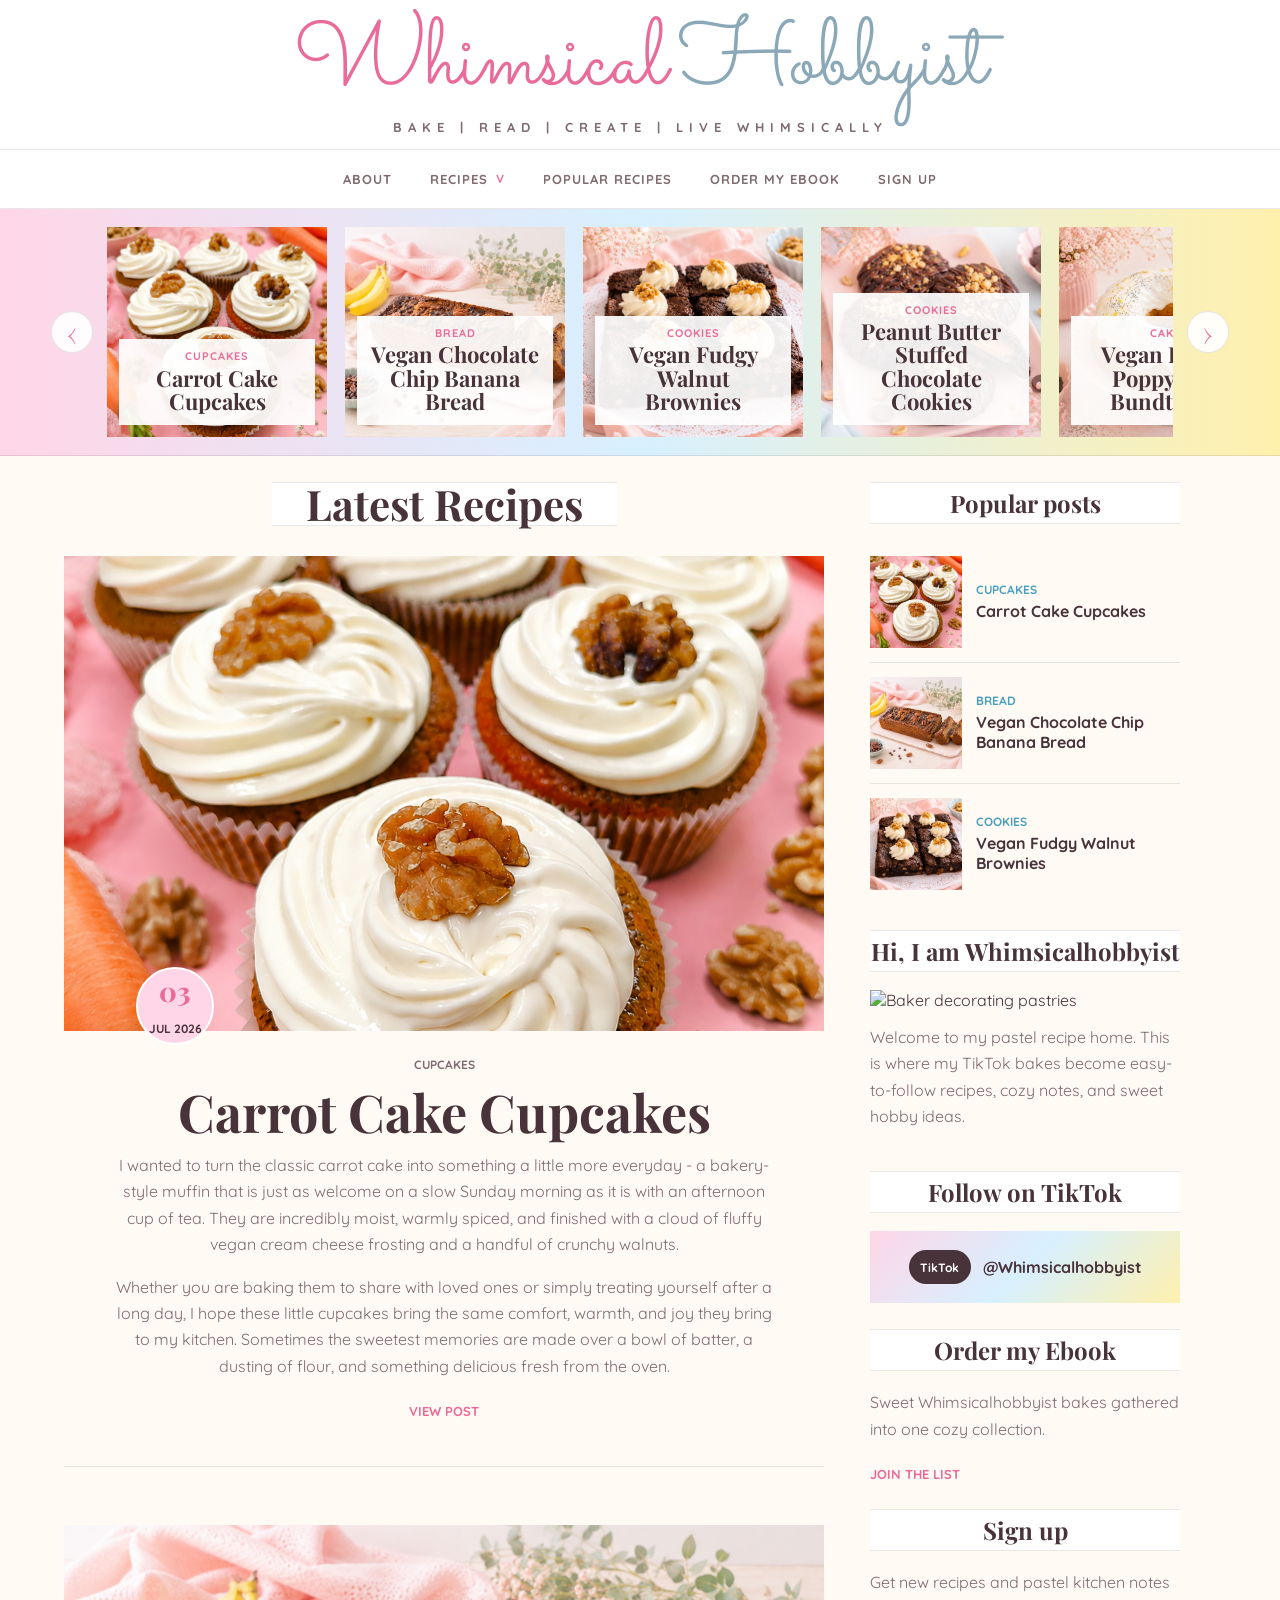
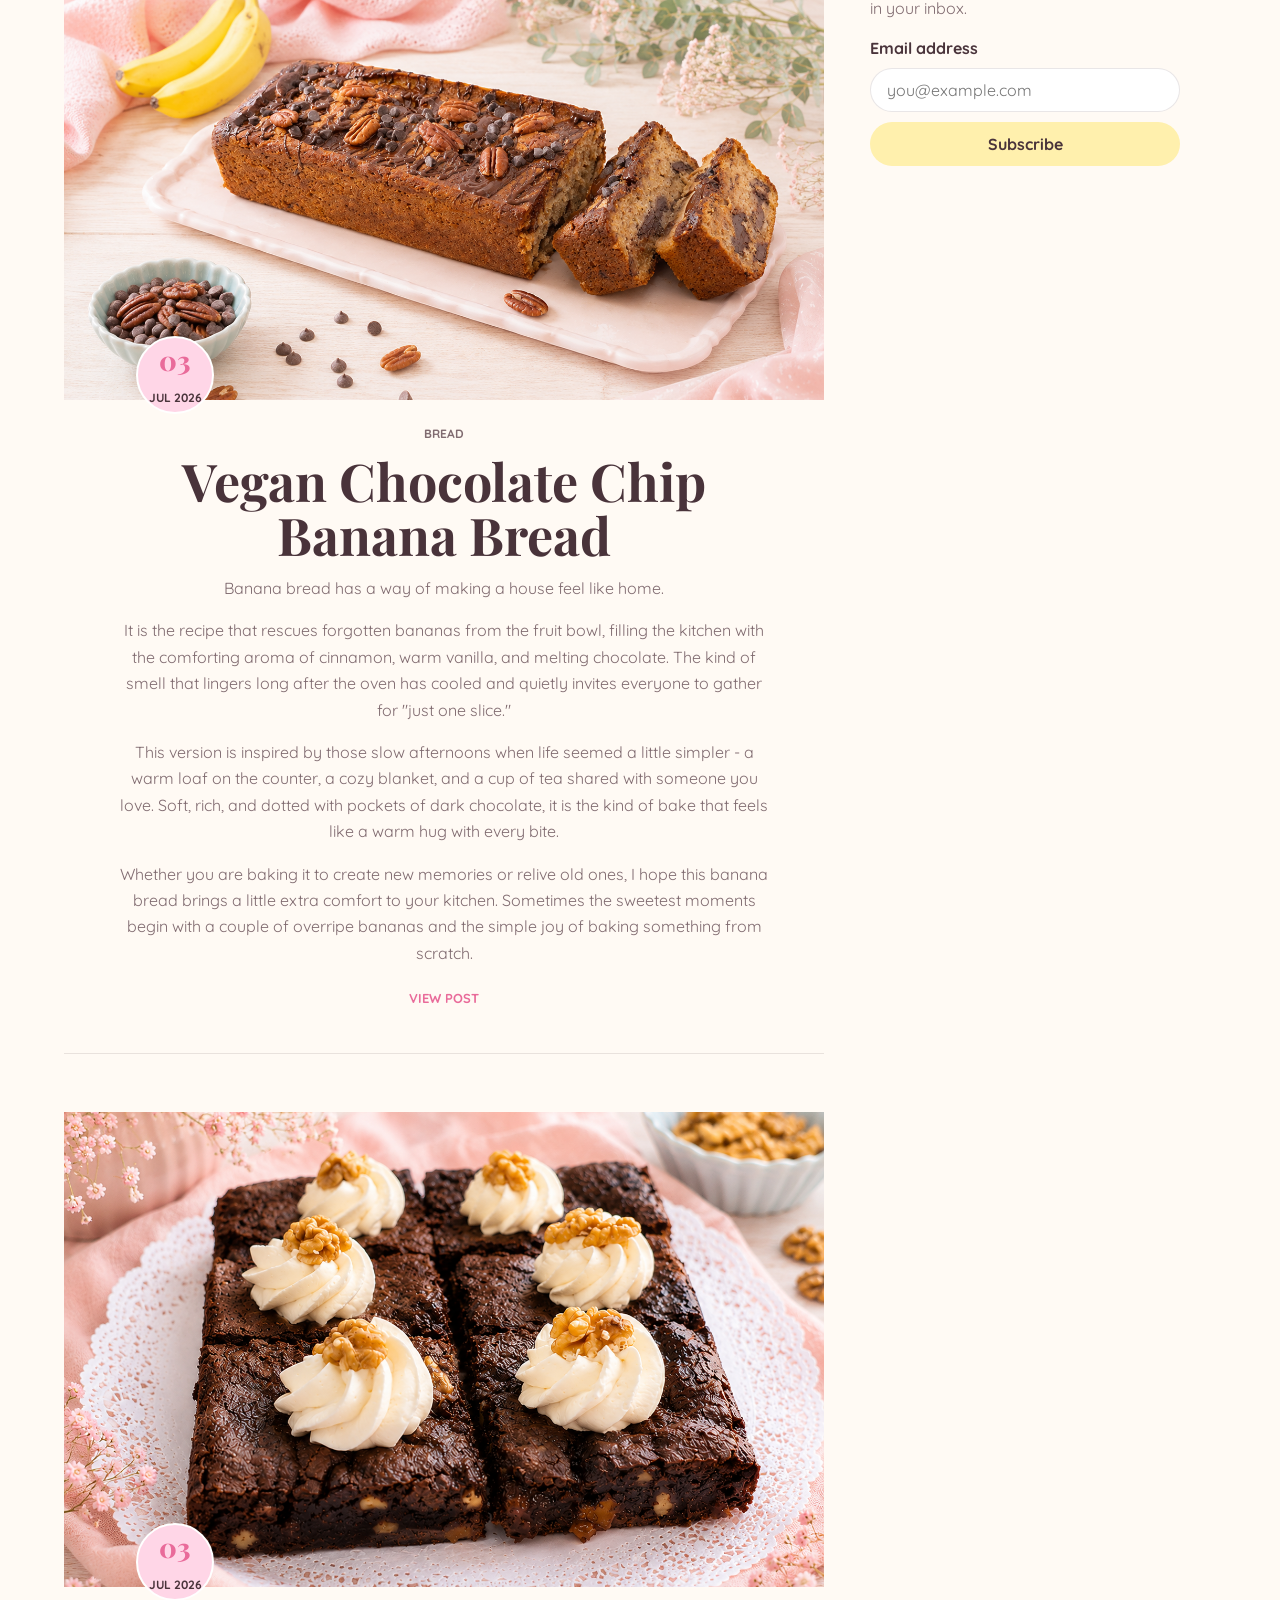
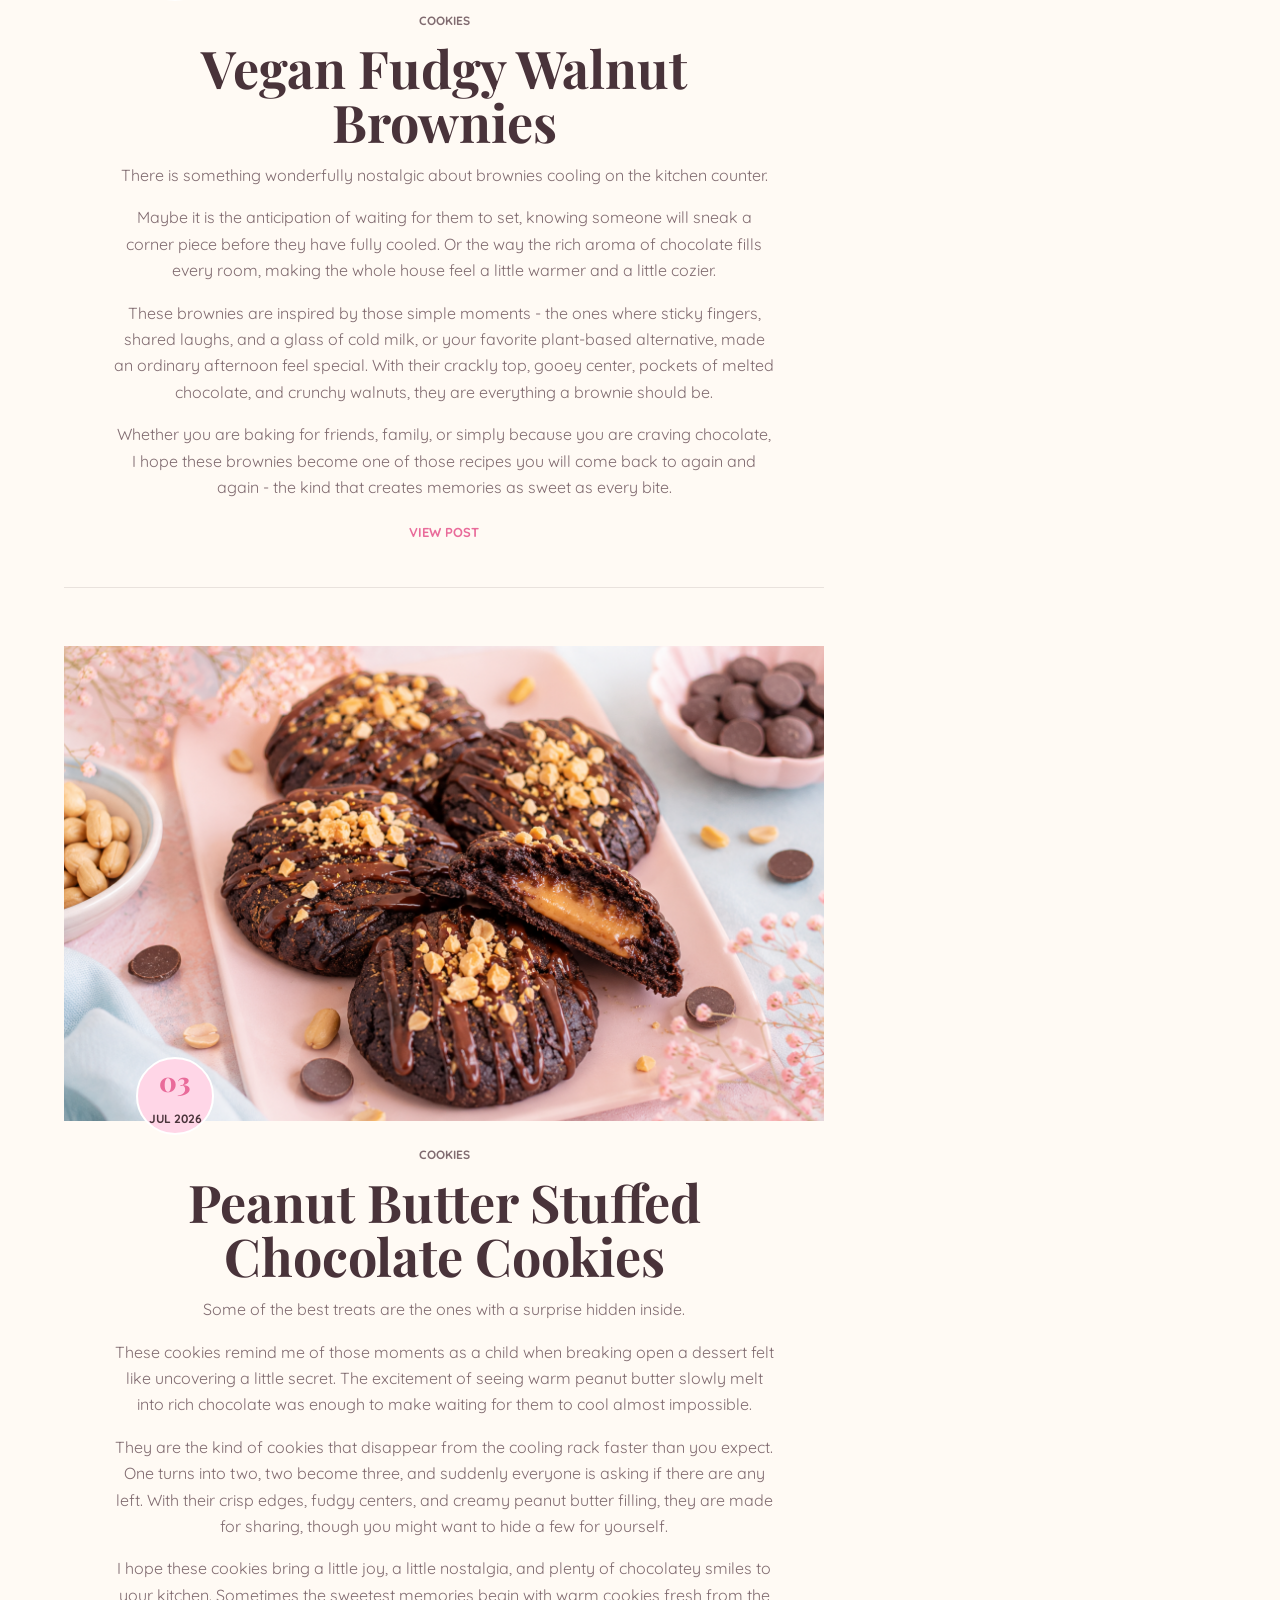
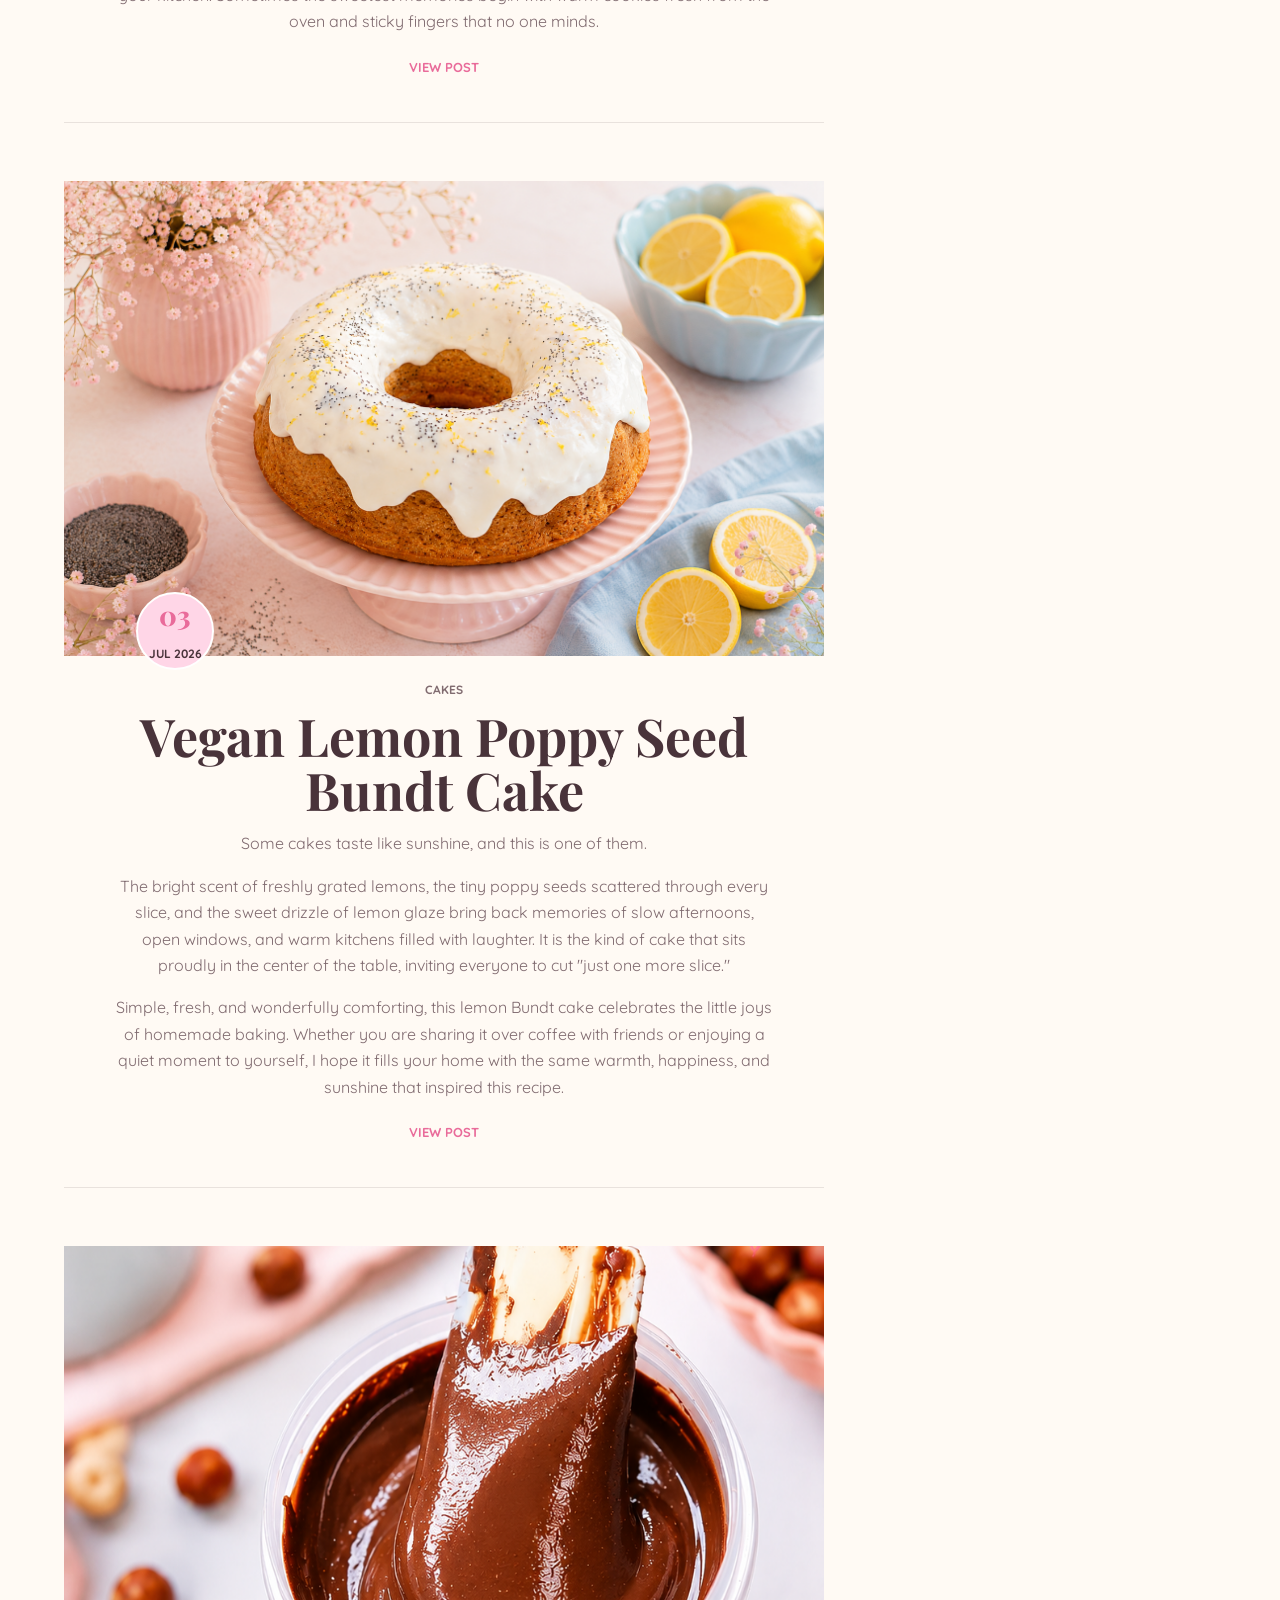
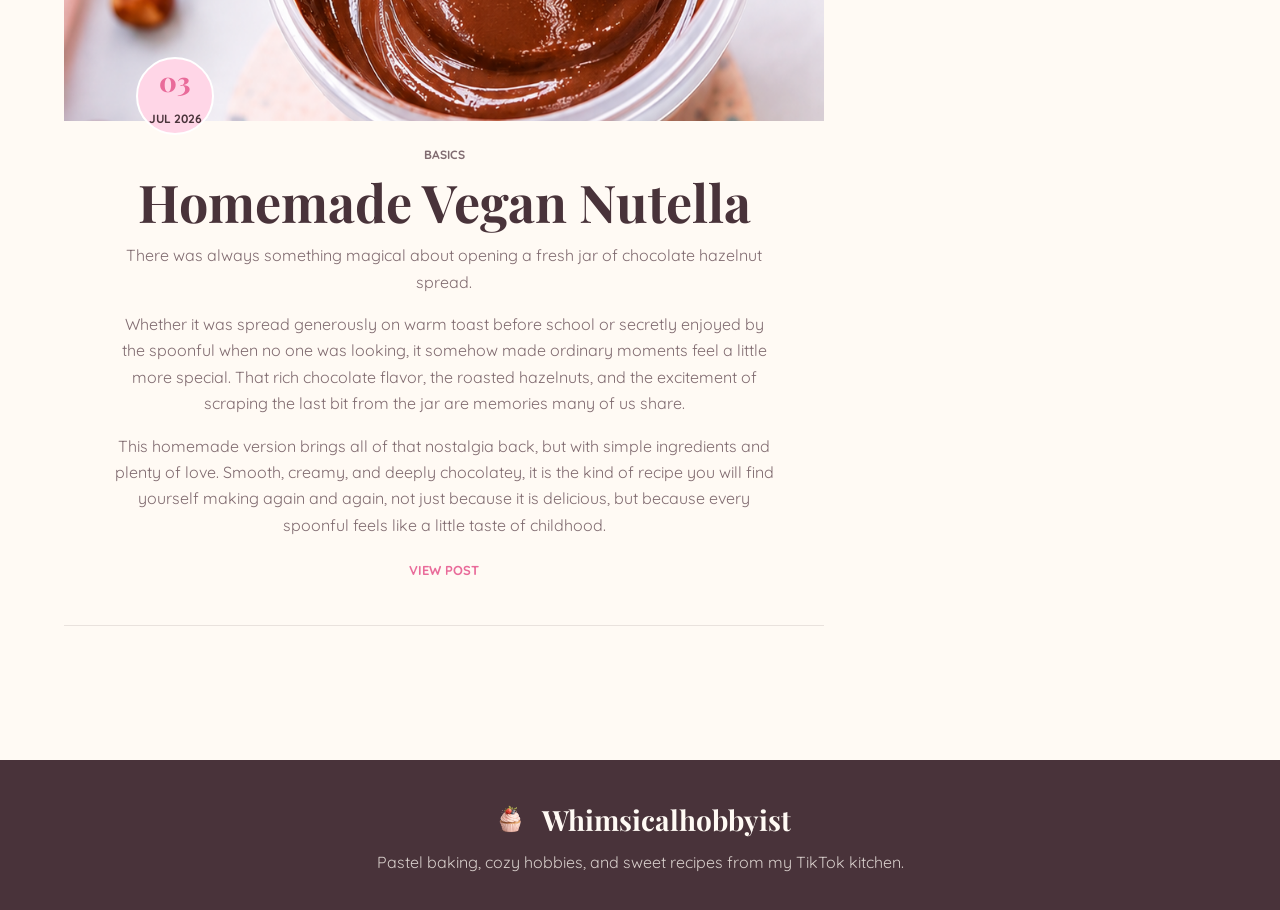
==== index.html @ 986fd56e "Update main navigation menu" ====
<!DOCTYPE html>
<html lang="en">
  <head>
    <meta charset="UTF-8" />
    <meta name="viewport" content="width=device-width, initial-scale=1.0" />
    <link rel="preconnect" href="https://fonts.googleapis.com" />
    <link rel="preconnect" href="https://fonts.gstatic.com" crossorigin />
    <link
      href="https://fonts.googleapis.com/css2?family=Playfair+Display:wght@600;700&family=Quicksand:wght@400;500;600;700&family=Sacramento&display=swap"
      rel="stylesheet"
    />
    <link rel="icon" type="image/png" href="favicon.png" />
    <link rel="stylesheet" href="styles.css" />
    <title>Whimsicalhobbyist Baking Recipes</title>
  </head>
  <body>
    <header class="site-header">
      <a href="index.html" class="brand" aria-label="Whimsicalhobbyist home">
        <span class="brand-title">
          <span>Whimsical</span>
          <span>Hobbyist</span>
        </span>
        <span class="brand-tagline">Bake | Read | Create | Live Whimsically</span>
      </a>

      <nav class="main-nav" aria-label="Main navigation">
        <a href="#about">About</a>
        <div class="nav-dropdown">
          <button class="nav-dropdown-button" type="button">Recipes</button>
          <div
            class="nav-dropdown-menu"
            id="category-menu"
            aria-label="Recipe categories"
          ></div>
        </div>
        <a href="#popular">Popular Recipes</a>
        <a href="#ebook">Order my Ebook</a>
        <a href="#newsletter">Sign up</a>
      </nav>
    </header>

    <main>
      <section class="recipe-carousel" aria-label="Featured recipe carousel">
        <button
          class="carousel-button carousel-button-prev"
          type="button"
          aria-label="Previous recipes"
          id="carousel-prev"
        >
          &lsaquo;
        </button>
        <div class="carousel-track" id="recipe-carousel"></div>
        <button
          class="carousel-button carousel-button-next"
          type="button"
          aria-label="Next recipes"
          id="carousel-next"
        >
          &rsaquo;
        </button>
      </section>

      <section class="page-shell">
        <section class="post-feed" id="recipes" aria-label="Latest recipes">
          <div class="section-heading">
            <h1>Latest Recipes</h1>
          </div>

          <div id="recipe-list"></div>
        </section>

        <aside class="sidebar" aria-label="Blog sidebar">
          <section class="sidebar-panel" id="popular">
            <h2>Popular posts</h2>
            <div id="popular-posts"></div>
          </section>

          <section class="sidebar-panel about-panel" id="about">
            <h2>Hi, I am Whimsicalhobbyist</h2>
            <img
              src="https://images.unsplash.com/photo-1556909114-f6e7ad7d3136?auto=format&fit=crop&w=600&q=80"
              alt="Baker decorating pastries"
            />
            <p>
              Welcome to my pastel recipe home. This is where my TikTok bakes
              become easy-to-follow recipes, cozy notes, and sweet hobby ideas.
            </p>
          </section>

          <section class="sidebar-panel tiktok-panel">
            <h2>Follow on TikTok</h2>
            <a
              class="tiktok-card"
              href="https://www.tiktok.com/@whimsicalhobbyist"
              target="_blank"
              rel="noreferrer"
            >
              <span>TikTok</span>
              @Whimsicalhobbyist
            </a>
          </section>

          <section class="sidebar-panel ebook-panel" id="ebook">
            <h2>Order my Ebook</h2>
            <p>Sweet Whimsicalhobbyist bakes gathered into one cozy collection.</p>
            <a class="read-more" href="#newsletter">Join the list</a>
          </section>

          <section class="sidebar-panel newsletter-panel" id="newsletter">
            <h2>Sign up</h2>
            <p>Get new recipes and pastel kitchen notes in your inbox.</p>
            <form class="newsletter-form" id="newsletter-form">
              <label for="email">Email address</label>
              <input
                type="email"
                id="email"
                placeholder="you@example.com"
                required
              />
              <button type="submit">Subscribe</button>
              <p class="form-message" id="form-message" aria-live="polite"></p>
            </form>
          </section>
        </aside>
      </section>
    </main>

    <footer>
      <div class="footer-brand">
        <img
          src="favicon.png"
          alt=""
          class="footer-favicon"
          aria-hidden="true"
        />
        <span>Whimsicalhobbyist</span>
      </div>
      <p>Pastel baking, cozy hobbies, and sweet recipes from my TikTok kitchen.</p>
    </footer>

    <script src="recipes.js"></script>
    <script src="index.js"></script>
  </body>
</html>
---- styles.css ----
:root {
  --pink: #ffd6e7;
  --pink-strong: #e96b9a;
  --blue: #d7f0ff;
  --blue-strong: #4b9fbd;
  --yellow: #fff0ad;
  --yellow-strong: #c89b22;
  --cream: #fffaf4;
  --ink: #49333a;
  --muted: #806b70;
  --white: #ffffff;
  --line: rgba(73, 51, 58, 0.12);
  --shadow: 0 18px 36px rgba(73, 51, 58, 0.11);
}

* {
  box-sizing: border-box;
}

html {
  scroll-behavior: smooth;
}

body {
  margin: 0;
  background: var(--cream);
  color: var(--ink);
  font-family: "Quicksand", sans-serif;
}

img {
  max-width: 100%;
}

a {
  color: inherit;
  text-decoration: none;
}

.site-header {
  background: var(--white);
  border-bottom: 1px solid var(--line);
}

.mini-search {
  display: flex;
  align-items: center;
  gap: 10px;
}

.mini-search label {
  font-weight: 800;
}

.mini-search input {
  width: 160px;
  min-height: 34px;
  border: 1px solid var(--line);
  border-radius: 999px;
  background: var(--white);
  color: var(--ink);
  font: inherit;
  padding: 0 14px;
}

.brand {
  display: grid;
  justify-items: center;
  width: min(760px, 92vw);
  margin: 0 auto;
  padding: 24px 0 14px;
  text-align: center;
}

.brand-title {
  display: flex;
  flex-wrap: wrap;
  justify-content: center;
  gap: 12px;
  color: var(--pink-strong);
  font-family: "Sacramento", cursive;
  font-size: clamp(58px, 8vw, 94px);
  line-height: 0.88;
}

.brand-title span:last-child {
  color: #8aa8b7;
}

.brand-tagline {
  margin-top: 12px;
  color: var(--muted);
  font-size: 13px;
  font-weight: 800;
  letter-spacing: 6px;
  text-transform: uppercase;
}

.brand-mark {
  display: grid;
  width: 58px;
  height: 58px;
  flex: 0 0 auto;
  place-items: center;
  border: 2px solid var(--yellow);
  border-radius: 50%;
  background: var(--pink);
  color: var(--pink-strong);
  font-family: "Playfair Display", serif;
  font-size: 32px;
}

.main-nav {
  display: flex;
  justify-content: center;
  align-items: center;
  gap: 6px;
  padding: 10px 6vw;
  border-top: 1px solid var(--line);
  margin-top: 0;
}

.main-nav a,
.nav-dropdown-button {
  min-height: 38px;
  display: inline-flex;
  align-items: center;
  justify-content: center;
  border: 0;
  border-radius: 999px;
  background: transparent;
  color: var(--muted);
  cursor: pointer;
  font: inherit;
  font-size: 13px;
  font-weight: 800;
  letter-spacing: 1px;
  padding: 0 16px;
  text-transform: uppercase;
}

.main-nav a:hover,
.nav-dropdown:hover .nav-dropdown-button,
.nav-dropdown-button:focus {
  background: var(--blue);
  color: var(--ink);
}

.nav-dropdown {
  position: relative;
}

.nav-dropdown-button::after {
  content: "v";
  margin-left: 8px;
  color: var(--pink-strong);
  font-size: 12px;
}

.nav-dropdown-menu {
  position: absolute;
  left: 50%;
  top: 100%;
  z-index: 20;
  display: grid;
  min-width: 190px;
  padding: 10px;
  border: 1px solid var(--line);
  border-radius: 8px;
  background: rgba(255, 255, 255, 0.96);
  box-shadow: var(--shadow);
  opacity: 0;
  pointer-events: none;
  transform: translate(-50%, 0);
  transition: opacity 160ms ease, transform 160ms ease;
}

.nav-dropdown:hover .nav-dropdown-menu,
.nav-dropdown:focus-within .nav-dropdown-menu,
.nav-dropdown.open .nav-dropdown-menu {
  opacity: 1;
  pointer-events: auto;
  transform: translate(-50%, 0);
}

.nav-dropdown-menu button {
  min-height: 38px;
  border: 0;
  border-radius: 999px;
  background: transparent;
  color: var(--muted);
  cursor: pointer;
  font: inherit;
  font-weight: 800;
  text-align: left;
  padding: 0 14px;
}

.nav-dropdown-menu a {
  min-height: 38px;
  display: flex;
  align-items: center;
  border-radius: 999px;
  color: var(--muted);
  font-weight: 800;
  padding: 0 14px;
}

.nav-dropdown-menu button:hover,
.nav-dropdown-menu button.active,
.nav-dropdown-menu a:hover {
  background: var(--yellow);
  color: var(--ink);
}

.recipe-carousel {
  position: relative;
  display: grid;
  grid-template-columns: auto minmax(0, 1fr) auto;
  gap: 14px;
  align-items: center;
  padding: 18px 4vw;
  border-bottom: 1px solid var(--line);
  background: linear-gradient(90deg, var(--pink), var(--blue), var(--yellow));
}

.carousel-track {
  display: grid;
  grid-auto-columns: minmax(220px, 280px);
  grid-auto-flow: column;
  gap: 18px;
  overflow-x: auto;
  scroll-behavior: smooth;
  scrollbar-width: none;
}

.carousel-track::-webkit-scrollbar {
  display: none;
}

.carousel-card {
  position: relative;
  min-height: 210px;
  display: grid;
  align-items: end;
  overflow: hidden;
  background: var(--white);
}

.carousel-card img {
  position: absolute;
  inset: 0;
  width: 100%;
  height: 100%;
  object-fit: cover;
  transition: transform 220ms ease;
}

.carousel-card:hover img {
  transform: scale(1.04);
}

.carousel-card span {
  position: relative;
  display: grid;
  gap: 4px;
  margin: 12px;
  background: rgba(255, 255, 255, 0.92);
  color: var(--ink);
  font-family: "Playfair Display", serif;
  font-size: 22px;
  font-weight: 700;
  line-height: 1.05;
  padding: 12px;
  text-align: center;
}

.carousel-card small {
  color: var(--pink-strong);
  font-family: "Quicksand", sans-serif;
  font-size: 11px;
  font-weight: 800;
  letter-spacing: 1px;
  text-transform: uppercase;
}

.carousel-button {
  width: 42px;
  height: 42px;
  border: 1px solid var(--line);
  border-radius: 50%;
  background: rgba(255, 255, 255, 0.9);
  color: var(--pink-strong);
  cursor: pointer;
  font: inherit;
  font-family: "Playfair Display", serif;
  font-size: 30px;
  line-height: 1;
}

.carousel-button:hover {
  background: var(--white);
  color: var(--ink);
}

.eyebrow {
  margin: 0;
  color: var(--pink-strong);
  font-size: 12px;
  font-weight: 800;
  letter-spacing: 0;
  text-transform: uppercase;
}

h1,
h2,
h3,
p {
  margin-top: 0;
}

h1,
h2,
h3 {
  font-family: "Playfair Display", serif;
}

.section-heading p,
.blog-post p,
.sidebar-panel p {
  color: var(--muted);
  line-height: 1.65;
}

.read-more {
  color: var(--blue-strong);
  font-weight: 800;
  text-transform: uppercase;
  font-size: 13px;
}

.page-shell {
  display: grid;
  grid-template-columns: minmax(0, 760px) 310px;
  gap: 46px;
  align-items: start;
  width: min(1160px, 90vw);
  margin: 26px auto 76px;
}

.section-heading {
  margin-bottom: 30px;
  text-align: center;
}

.section-heading h1 {
  display: inline-flex;
  align-items: center;
  justify-content: center;
  min-height: 44px;
  margin: 0 auto;
  border-top: 1px solid var(--line);
  border-bottom: 1px solid var(--line);
  background: var(--white);
  font-size: clamp(30px, 4vw, 42px);
  line-height: 1;
  padding: 0 34px;
}

.blog-post {
  position: relative;
  display: block;
  margin-bottom: 58px;
  padding-bottom: 46px;
  border-bottom: 1px solid var(--line);
  text-align: center;
}

.blog-post.hidden {
  display: none;
}

.post-image img {
  width: 100%;
  aspect-ratio: 16 / 10;
  display: block;
  border-radius: 0;
  object-fit: cover;
}

.post-content {
  position: relative;
  max-width: 660px;
  margin: 24px auto 0;
  padding-top: 0;
}

.post-content time {
  position: absolute;
  top: -88px;
  left: 22px;
  display: grid;
  width: 78px;
  height: 78px;
  place-items: center;
  border: 2px solid var(--white);
  border-radius: 50%;
  background: var(--pink);
  color: var(--ink);
  font-size: 12px;
  font-weight: 800;
  line-height: 1.1;
  text-align: center;
  text-transform: uppercase;
}

.post-content time span {
  display: block;
  color: var(--pink-strong);
  font-family: "Playfair Display", serif;
  font-size: 27px;
}

.post-content h2 {
  margin: 10px 0 14px;
  font-size: clamp(34px, 5vw, 52px);
  line-height: 1.03;
}

.read-more {
  display: inline-flex;
  justify-content: center;
  margin-top: 8px;
  color: var(--pink-strong);
}

.sidebar {
  display: flex;
  flex-direction: column;
  gap: 26px;
}

.sidebar-panel {
  padding: 0;
  border: 0;
  border-radius: 0;
  background: transparent;
  box-shadow: none;
}

.sidebar-panel h2 {
  display: grid;
  min-height: 42px;
  place-items: center;
  margin-bottom: 18px;
  border-top: 1px solid var(--line);
  border-bottom: 1px solid var(--line);
  background: var(--white);
  font-size: 24px;
  text-align: center;
}

.mini-post {
  display: grid;
  grid-template-columns: 92px 1fr;
  gap: 14px;
  align-items: center;
  padding: 14px 0;
  border-top: 1px solid var(--line);
  font-weight: 800;
}

.mini-post:first-of-type {
  border-top: 0;
}

.mini-post img {
  width: 92px;
  aspect-ratio: 1;
  border-radius: 0;
  object-fit: cover;
}

.mini-post small {
  display: block;
  margin-bottom: 4px;
  color: var(--blue-strong);
  font-size: 12px;
  text-transform: uppercase;
}

.about-panel img {
  width: 100%;
  aspect-ratio: 4 / 5;
  border-radius: 0;
  object-fit: cover;
  margin-bottom: 14px;
}

.tiktok-card {
  display: flex;
  align-items: center;
  justify-content: center;
  gap: 12px;
  min-height: 72px;
  border-radius: 0;
  background: linear-gradient(135deg, var(--pink), var(--blue), var(--yellow));
  color: var(--ink);
  font-weight: 800;
}

.tiktok-card span {
  display: grid;
  min-width: 62px;
  min-height: 34px;
  place-items: center;
  border-radius: 999px;
  background: var(--ink);
  color: var(--white);
  font-size: 12px;
}

.newsletter-form {
  display: grid;
  gap: 10px;
}

.newsletter-form label {
  font-weight: 800;
}

.newsletter-form input {
  width: 100%;
  min-height: 44px;
  border: 1px solid var(--line);
  border-radius: 999px;
  color: var(--ink);
  font: inherit;
  padding: 0 16px;
}

.newsletter-form input:focus,
.mini-search input:focus {
  border-color: var(--pink-strong);
  outline: 3px solid rgba(233, 107, 154, 0.2);
}

.newsletter-form button {
  min-height: 44px;
  border: 0;
  border-radius: 999px;
  background: var(--yellow);
  color: var(--ink);
  cursor: pointer;
  font: inherit;
  font-weight: 800;
}

.form-message {
  min-height: 24px;
  margin: 2px 0 0;
  color: var(--pink-strong);
  font-weight: 800;
}

.recipe-page {
  width: min(1060px, 90vw);
  margin: 46px auto 76px;
}

.recipe-detail {
  display: grid;
  gap: 28px;
}

.back-link {
  color: var(--blue-strong);
  font-weight: 800;
  text-transform: uppercase;
  font-size: 13px;
}

.recipe-detail-hero {
  display: grid;
  grid-template-columns: minmax(0, 0.9fr) minmax(320px, 1.1fr);
  gap: 32px;
  align-items: center;
  padding: 28px;
  border: 1px solid var(--line);
  border-radius: 8px;
  background: rgba(255, 255, 255, 0.74);
  box-shadow: var(--shadow);
}

.recipe-detail-hero img {
  width: 100%;
  aspect-ratio: 4 / 3;
  display: block;
  border-radius: 8px;
  object-fit: cover;
}

.recipe-detail-copy h1 {
  margin: 10px 0 14px;
  font-size: clamp(44px, 7vw, 76px);
  line-height: 0.98;
}

.recipe-detail-copy p:not(.eyebrow),
.recipe-card-panel li,
.recipe-tip p,
.recipe-post-footer {
  color: var(--muted);
  line-height: 1.7;
}

.recipe-stats {
  display: flex;
  flex-wrap: wrap;
  gap: 10px;
  margin-top: 22px;
}

.recipe-stats span {
  min-height: 38px;
  display: inline-flex;
  align-items: center;
  border-radius: 999px;
  background: var(--blue);
  color: var(--ink);
  font-weight: 800;
  padding: 0 14px;
}

.recipe-detail-body {
  display: grid;
  grid-template-columns: 0.8fr 1.2fr;
  gap: 22px;
}

.recipe-card-panel,
.recipe-tip,
.recipe-not-found {
  padding: 28px;
  border: 1px solid var(--line);
  border-radius: 8px;
  background: rgba(255, 255, 255, 0.78);
  box-shadow: var(--shadow);
}

.recipe-card-panel h2 {
  margin-bottom: 16px;
  font-size: 32px;
}

.recipe-card-panel ul,
.recipe-card-panel ol {
  margin: 0;
  padding-left: 22px;
}

.ingredient-scaler {
  display: flex;
  flex-wrap: wrap;
  align-items: center;
  gap: 8px;
  margin-bottom: 18px;
}

.ingredient-scaler span {
  color: var(--muted);
  font-weight: 800;
}

.ingredient-scaler button {
  min-height: 34px;
  border: 1px solid var(--line);
  border-radius: 999px;
  background: var(--white);
  color: var(--muted);
  cursor: pointer;
  font: inherit;
  font-weight: 800;
  padding: 0 12px;
}

.ingredient-scaler button.active,
.ingredient-scaler button:hover {
  background: var(--yellow);
  color: var(--ink);
}

.ingredient-heading {
  margin-top: 14px;
  color: var(--pink-strong);
  font-weight: 800;
  list-style: none;
}

.ingredient-heading:first-child {
  margin-top: 0;
}

.recipe-card-panel li + li {
  margin-top: 10px;
}

.recipe-tip {
  background: linear-gradient(135deg, var(--pink), var(--blue), var(--yellow));
}

.recipe-tip p:last-child {
  margin-bottom: 0;
  color: var(--ink);
  font-weight: 800;
}

.recipe-extra-sections {
  display: grid;
  grid-template-columns: 1fr;
  gap: 22px;
}

.recipe-post-footer {
  display: flex;
  justify-content: space-between;
  gap: 18px;
  padding-top: 8px;
  font-weight: 800;
}

footer {
  display: grid;
  justify-items: center;
  gap: 12px;
  padding: 38px 6vw;
  background: var(--ink);
  color: var(--cream);
  text-align: center;
}

.footer-brand {
  display: flex;
  align-items: center;
  gap: 10px;
  font-family: "Playfair Display", serif;
  font-size: 28px;
  font-weight: 700;
}

.footer-favicon {
  width: 42px;
  height: 42px;
  border-radius: 50%;
  object-fit: cover;
}

footer p {
  margin: 0;
  color: rgba(255, 250, 244, 0.78);
}

@media (max-width: 1050px) {
  .page-shell {
    grid-template-columns: 1fr;
  }

  .sidebar {
    display: grid;
    grid-template-columns: repeat(2, 1fr);
  }
}

@media (max-width: 760px) {
  .mini-search,
  .main-nav {
    align-items: stretch;
    flex-direction: column;
  }

  .main-nav {
    margin-top: 0;
  }

  .mini-search input,
  .main-nav a,
  .nav-dropdown-button {
    width: 100%;
  }

  .nav-dropdown {
    width: 100%;
  }

  .nav-dropdown-menu {
    position: static;
    display: none;
    min-width: 100%;
    margin-top: 6px;
    opacity: 1;
    pointer-events: auto;
    transform: none;
  }

  .nav-dropdown:hover .nav-dropdown-menu,
  .nav-dropdown:focus-within .nav-dropdown-menu,
  .nav-dropdown.open .nav-dropdown-menu {
    display: grid;
    transform: none;
  }

  .brand {
    width: min(92vw, 860px);
    padding: 18px 0 12px;
  }

  .brand-title {
    font-size: clamp(48px, 16vw, 68px);
  }

  .brand-tagline {
    max-width: 88vw;
    font-size: 11px;
    letter-spacing: 3px;
    line-height: 1.6;
  }

  .brand-mark {
    width: 46px;
    height: 46px;
    font-size: 26px;
  }

  .recipe-carousel {
    grid-template-columns: 1fr;
    padding: 14px 4vw;
  }

  .carousel-track {
    grid-auto-columns: minmax(230px, 82vw);
    order: 2;
  }

  .carousel-button {
    display: none;
  }

  .blog-post,
  .recipe-detail-hero,
  .recipe-detail-body,
  .recipe-extra-sections,
  .sidebar {
    grid-template-columns: 1fr;
  }

  .page-shell {
    width: min(92vw, 1180px);
    margin-top: 28px;
  }

  .post-content time {
    position: static;
    margin: -58px auto 18px;
  }

}
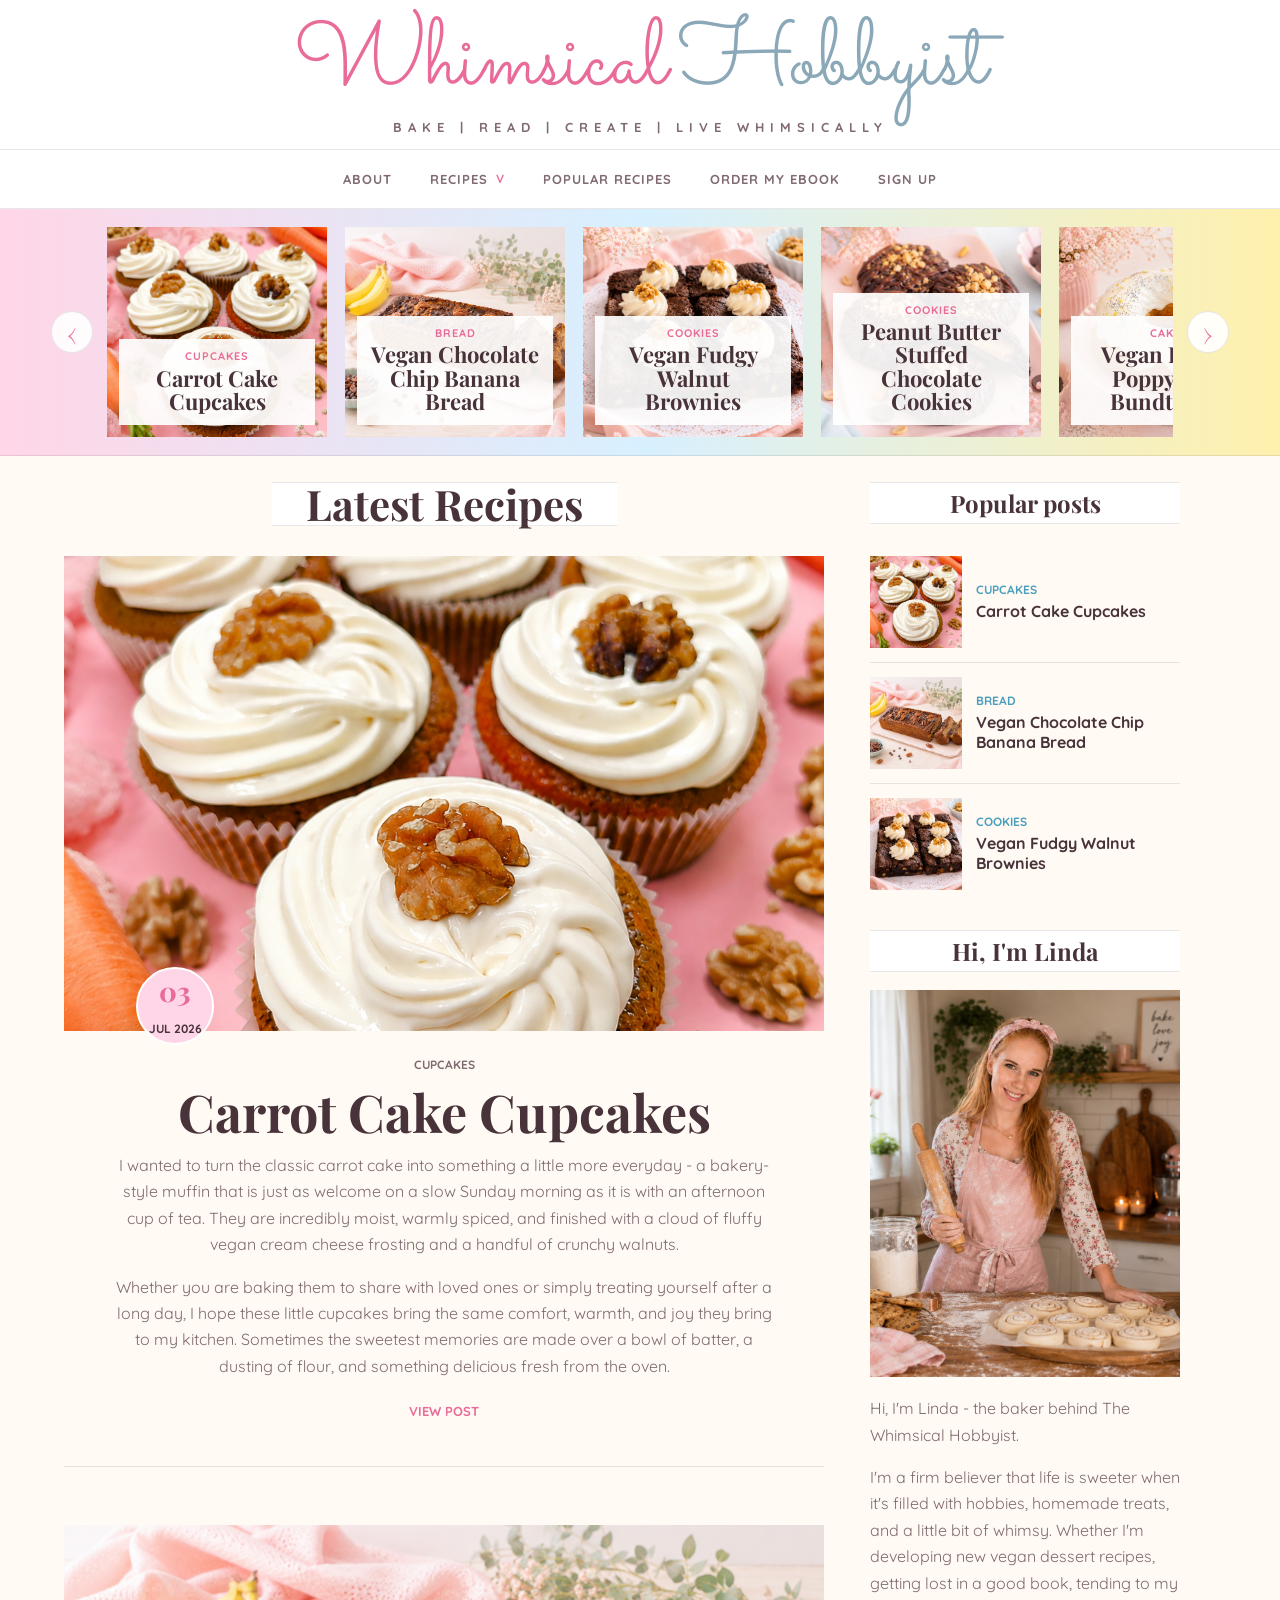
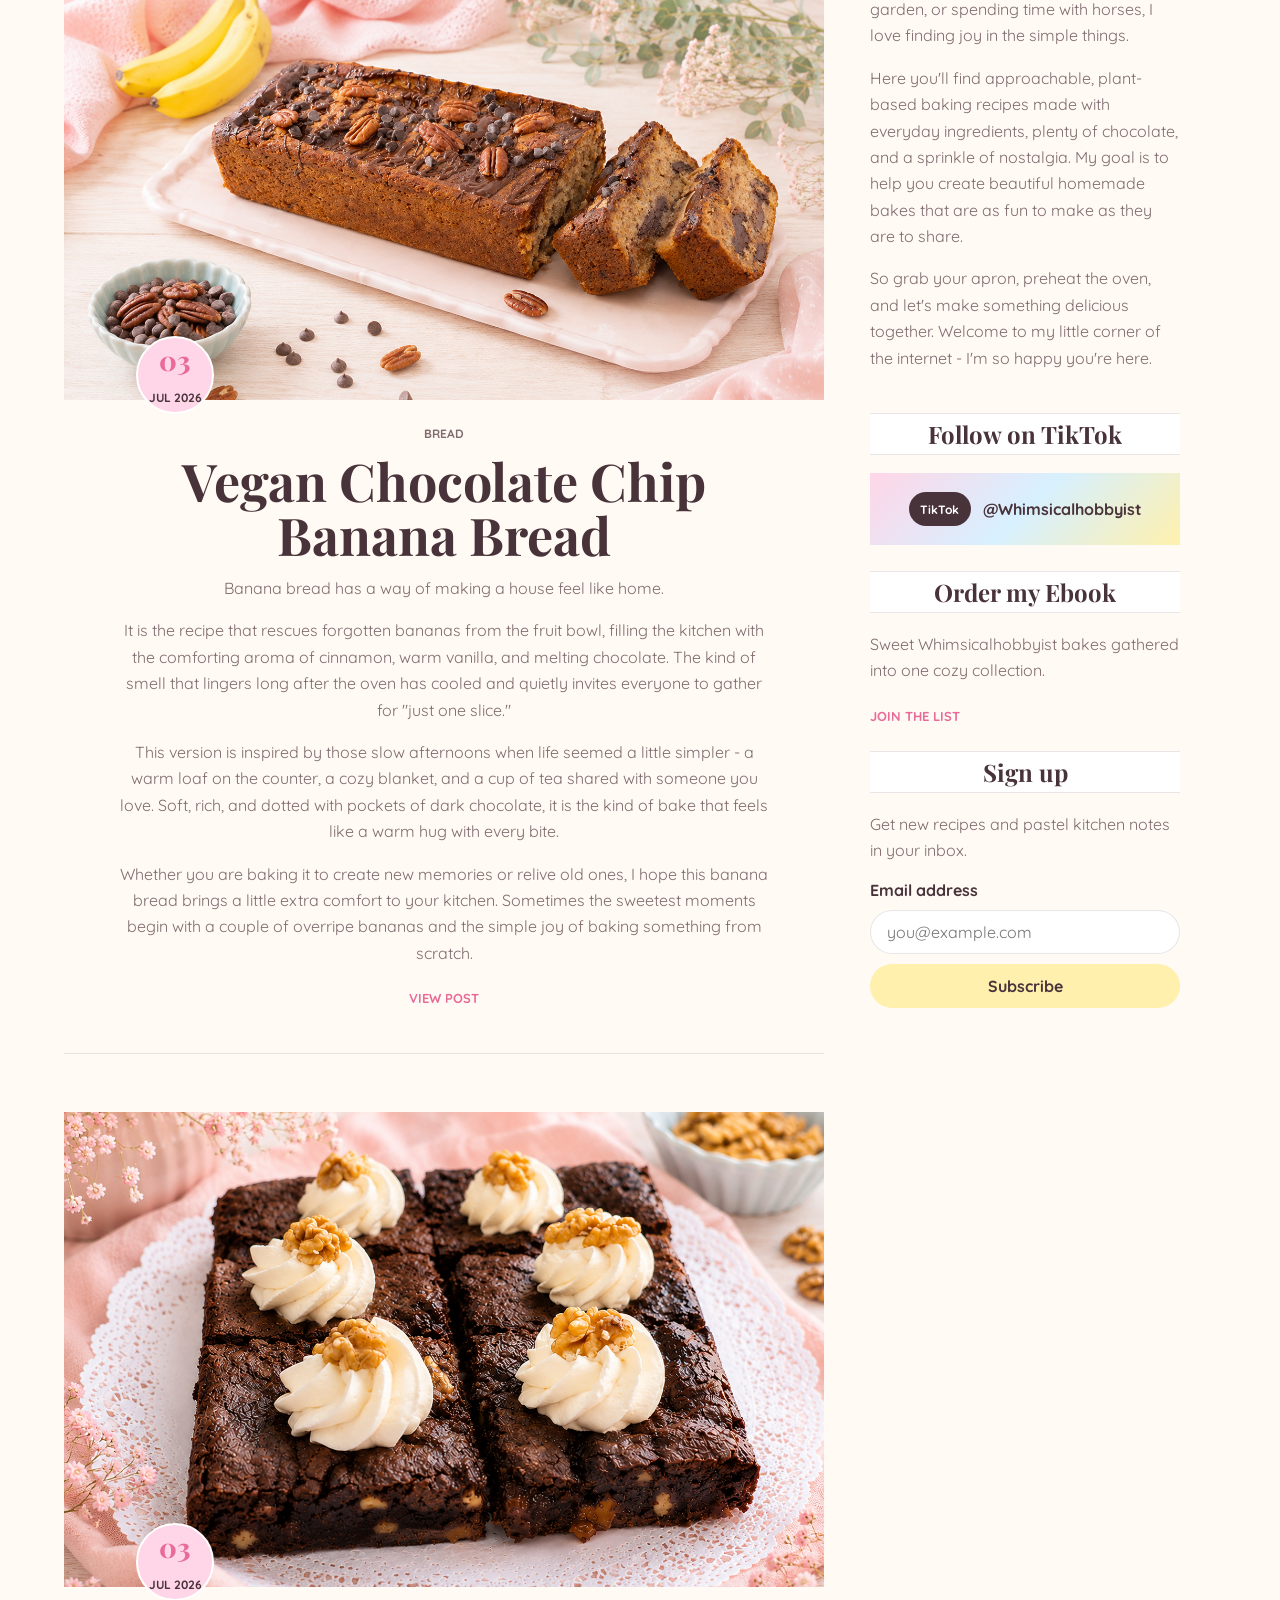
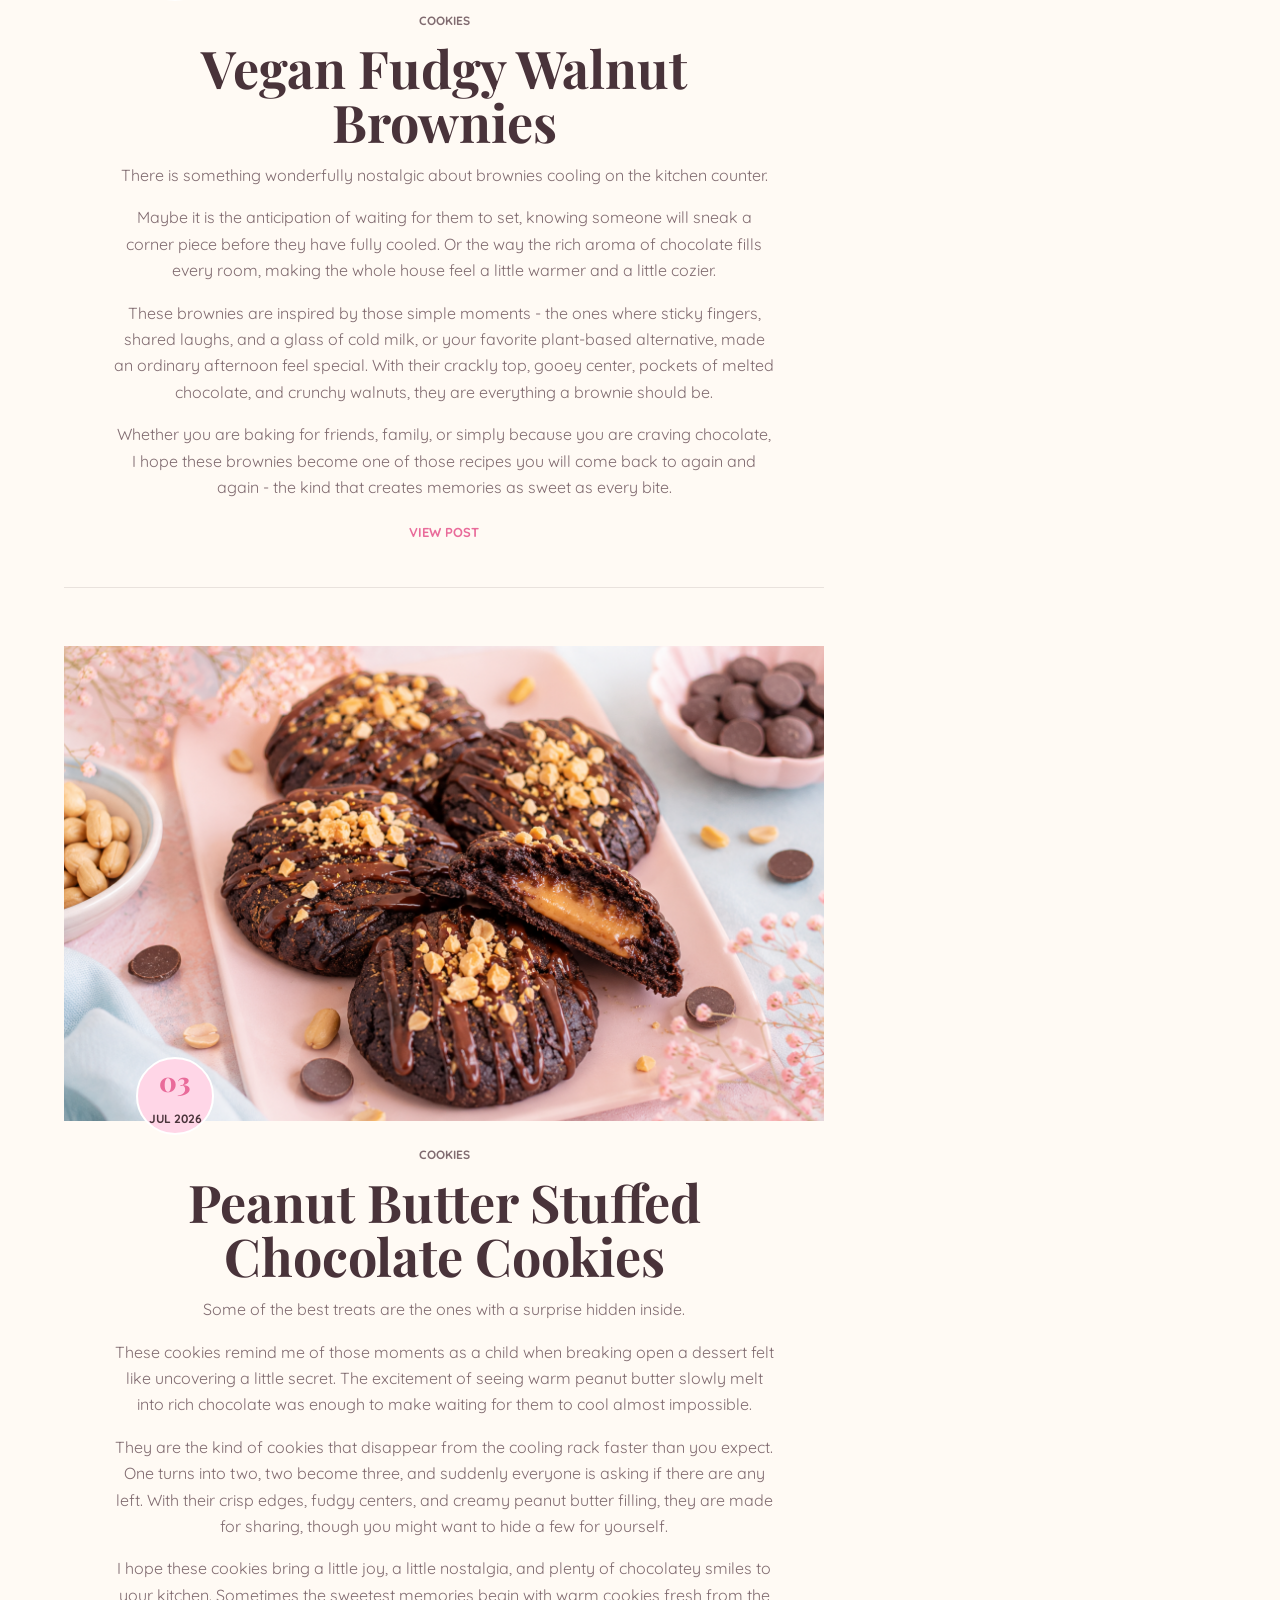
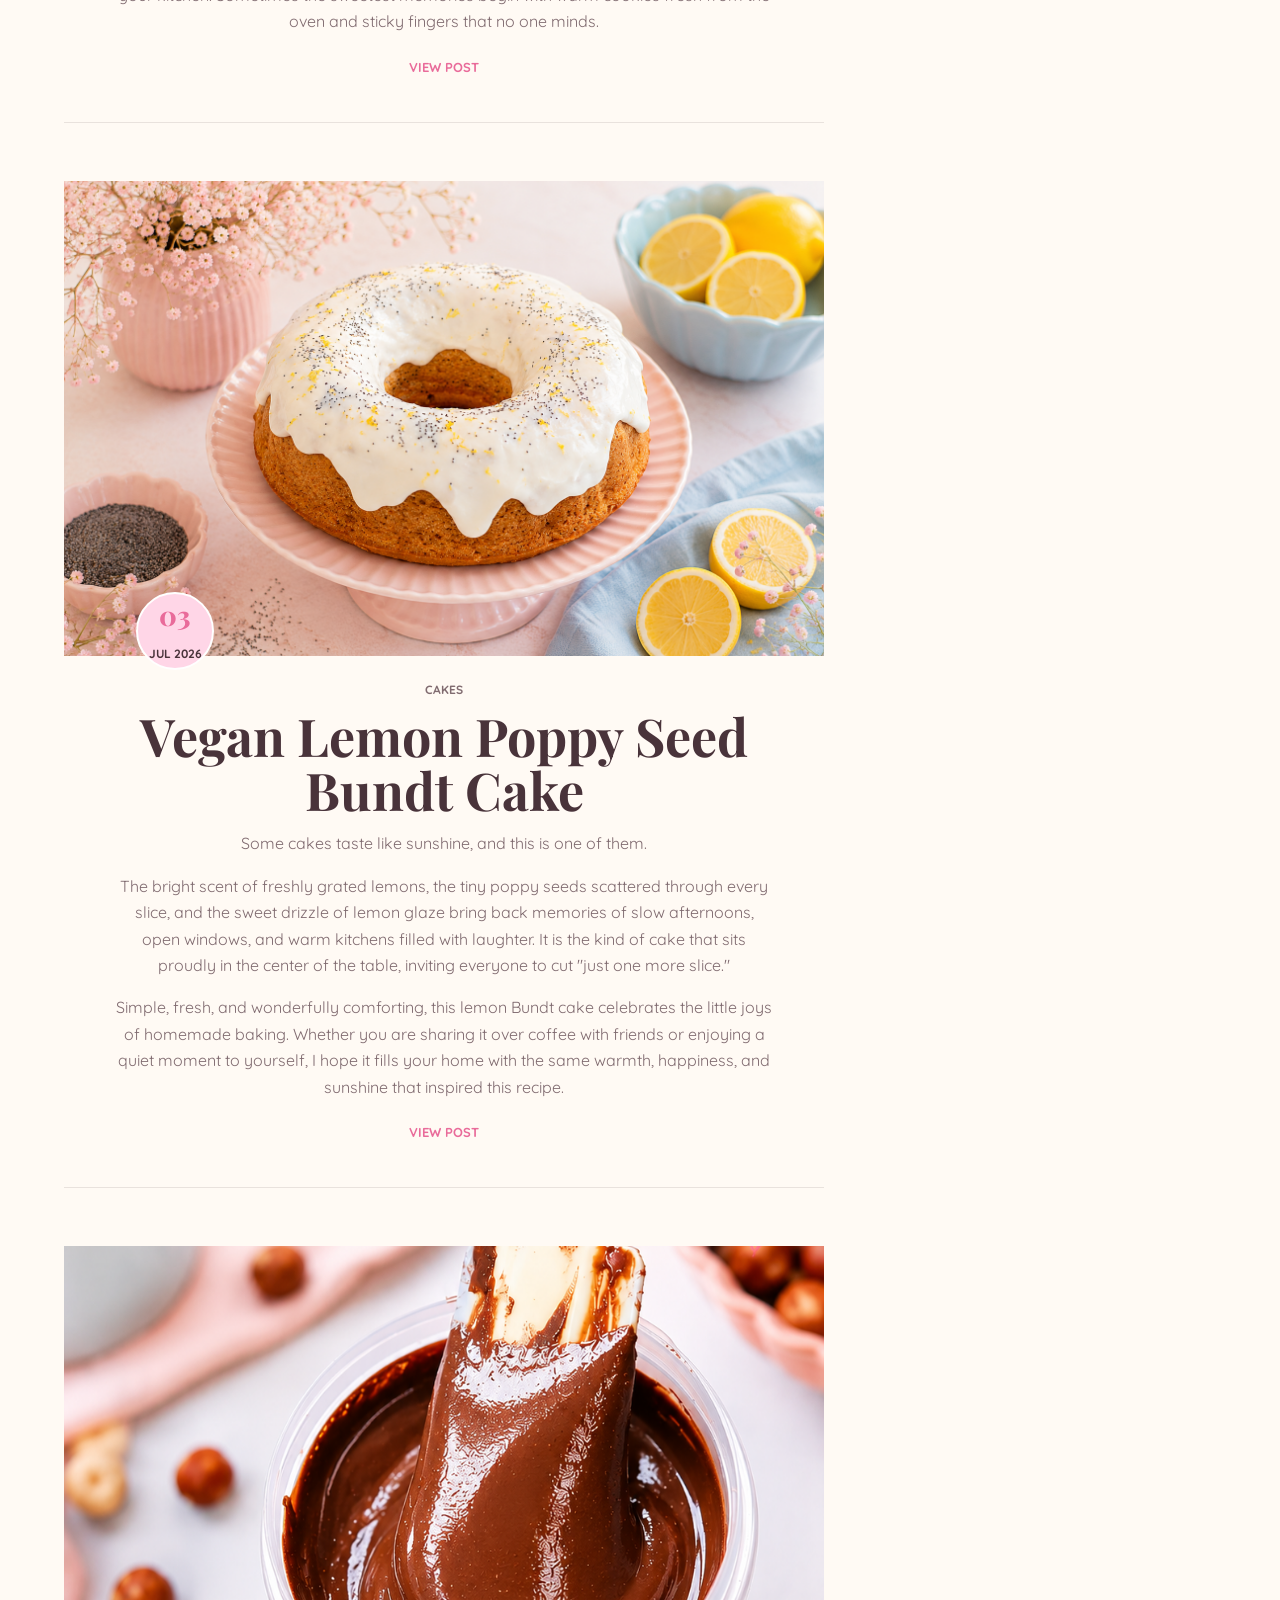
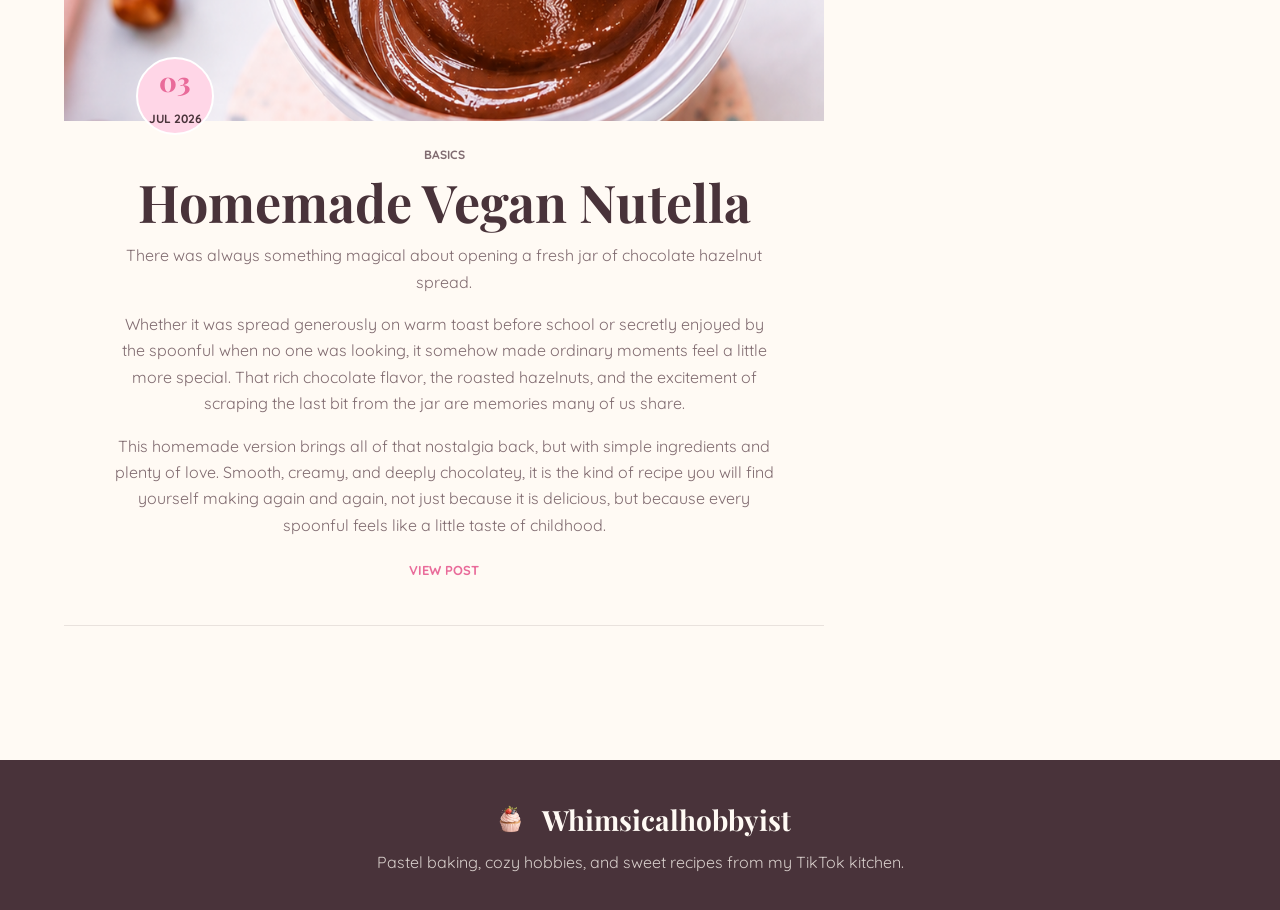
==== commit d8476ef6: "Update about section" ====
--- a/index.html
+++ b/index.html
@@ -76,14 +76,31 @@
           </section>
 
           <section class="sidebar-panel about-panel" id="about">
-            <h2>Hi, I am Whimsicalhobbyist</h2>
+            <h2>Hi, I'm Linda</h2>
             <img
-              src="https://images.unsplash.com/photo-1556909114-f6e7ad7d3136?auto=format&fit=crop&w=600&q=80"
-              alt="Baker decorating pastries"
+              src="About.png"
+              alt="Linda, the baker behind The Whimsical Hobbyist"
             />
             <p>
-              Welcome to my pastel recipe home. This is where my TikTok bakes
-              become easy-to-follow recipes, cozy notes, and sweet hobby ideas.
+              Hi, I'm Linda - the baker behind The Whimsical Hobbyist.
+            </p>
+            <p>
+              I'm a firm believer that life is sweeter when it's filled with
+              hobbies, homemade treats, and a little bit of whimsy. Whether I'm
+              developing new vegan dessert recipes, getting lost in a good book,
+              tending to my garden, or spending time with horses, I love finding
+              joy in the simple things.
+            </p>
+            <p>
+              Here you'll find approachable, plant-based baking recipes made
+              with everyday ingredients, plenty of chocolate, and a sprinkle of
+              nostalgia. My goal is to help you create beautiful homemade bakes
+              that are as fun to make as they are to share.
+            </p>
+            <p>
+              So grab your apron, preheat the oven, and let's make something
+              delicious together. Welcome to my little corner of the internet -
+              I'm so happy you're here.
             </p>
           </section>
 
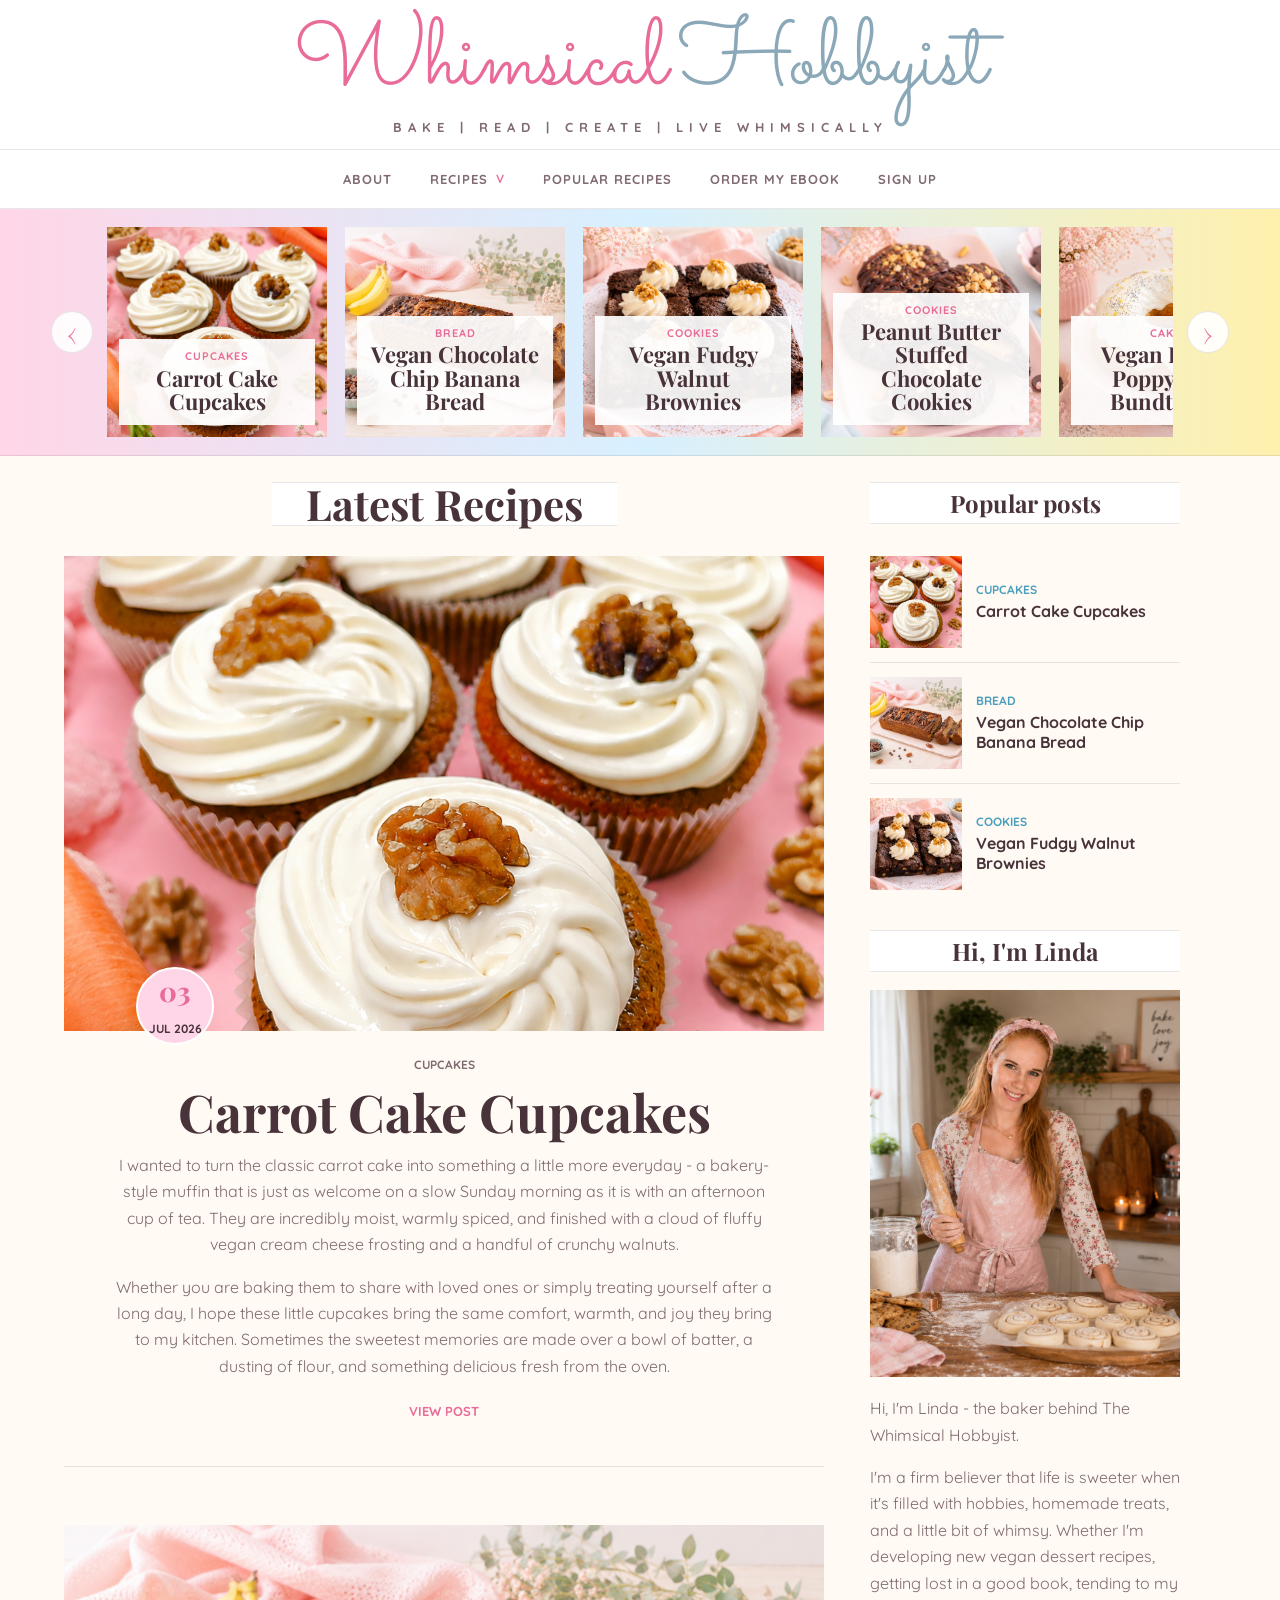
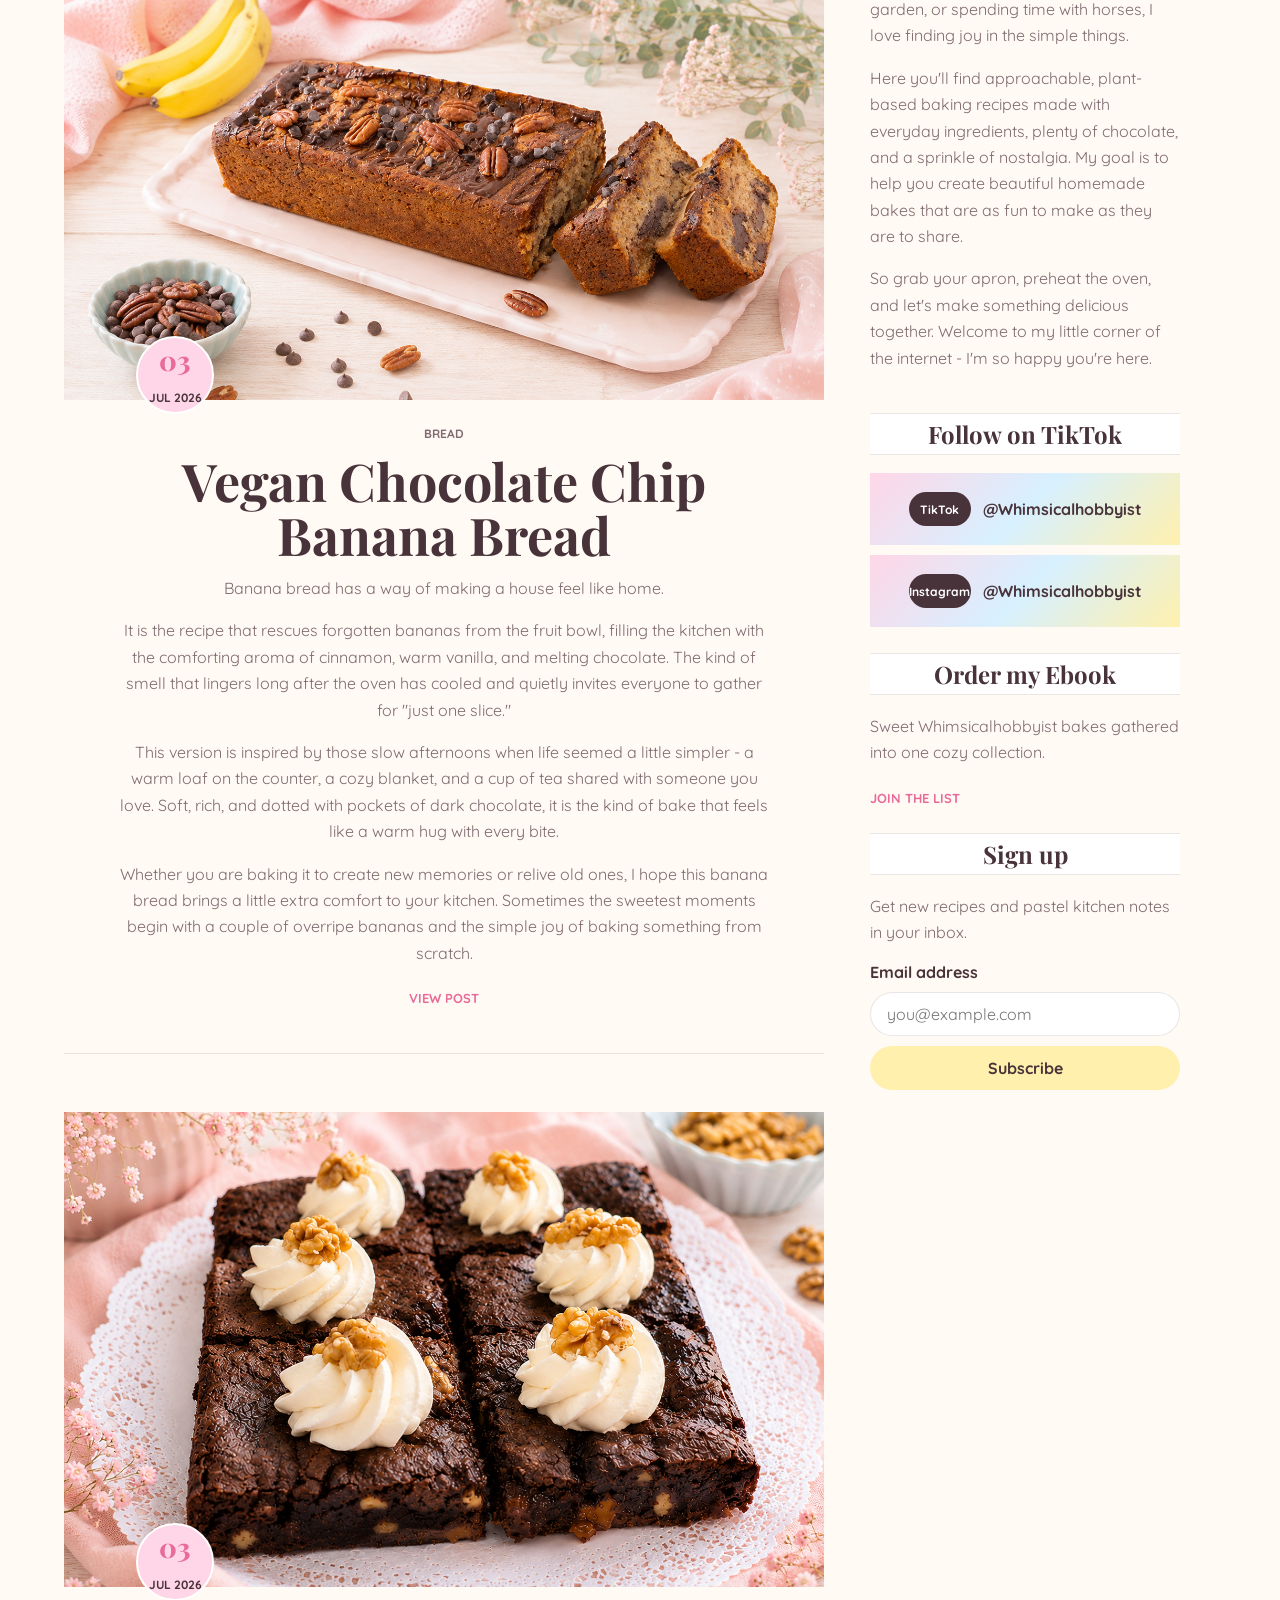
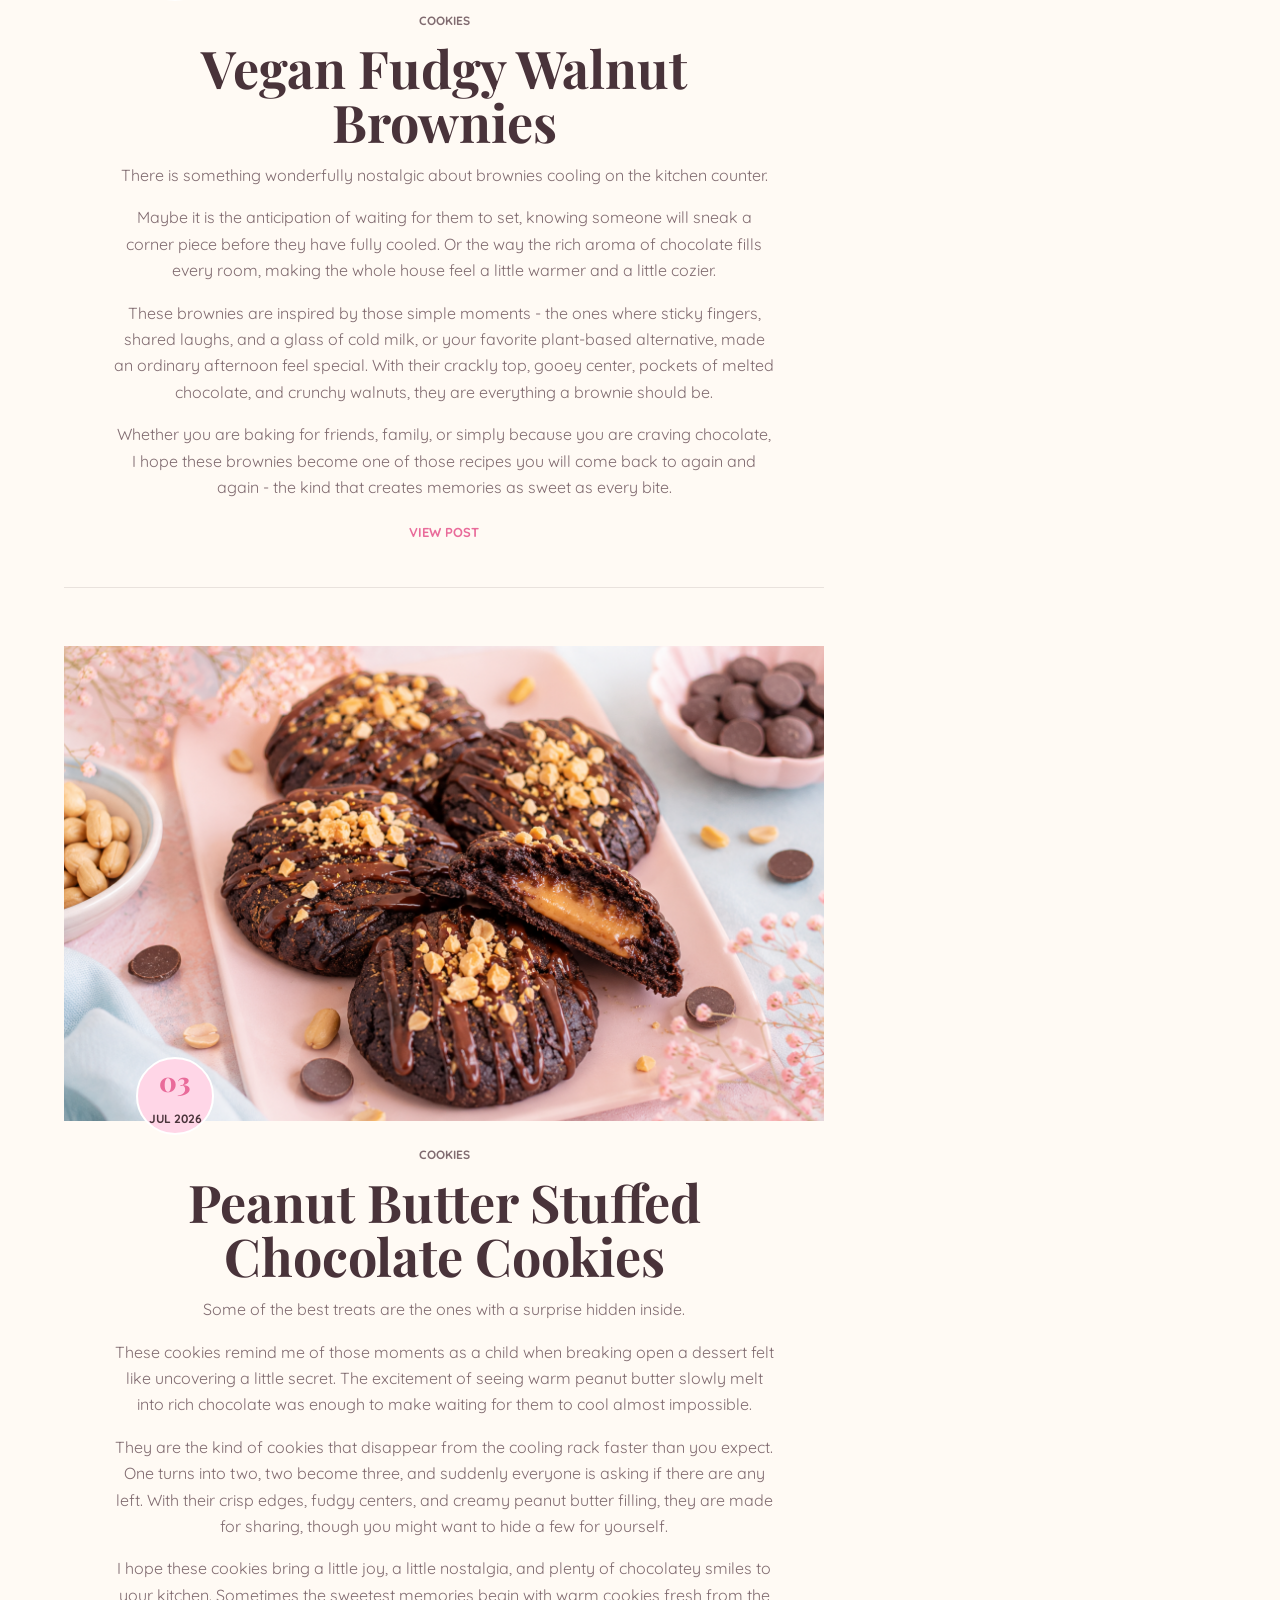
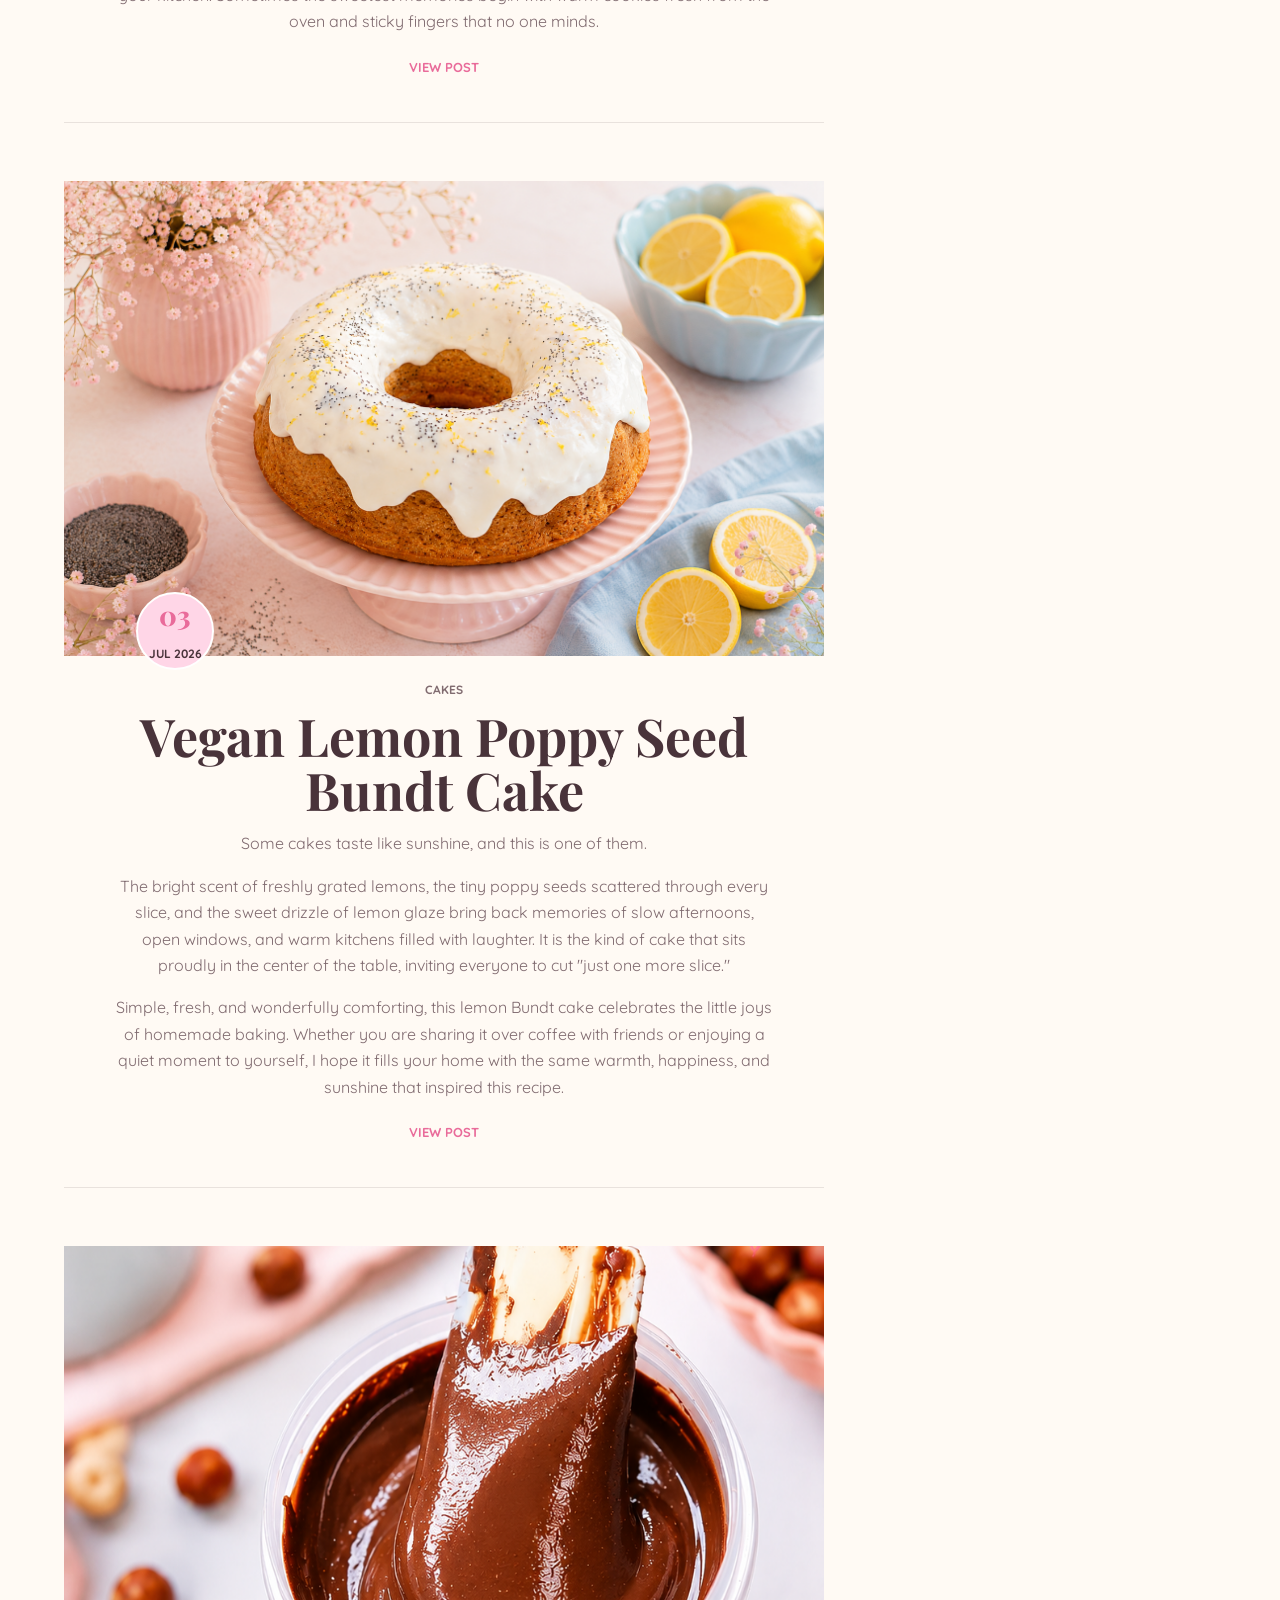
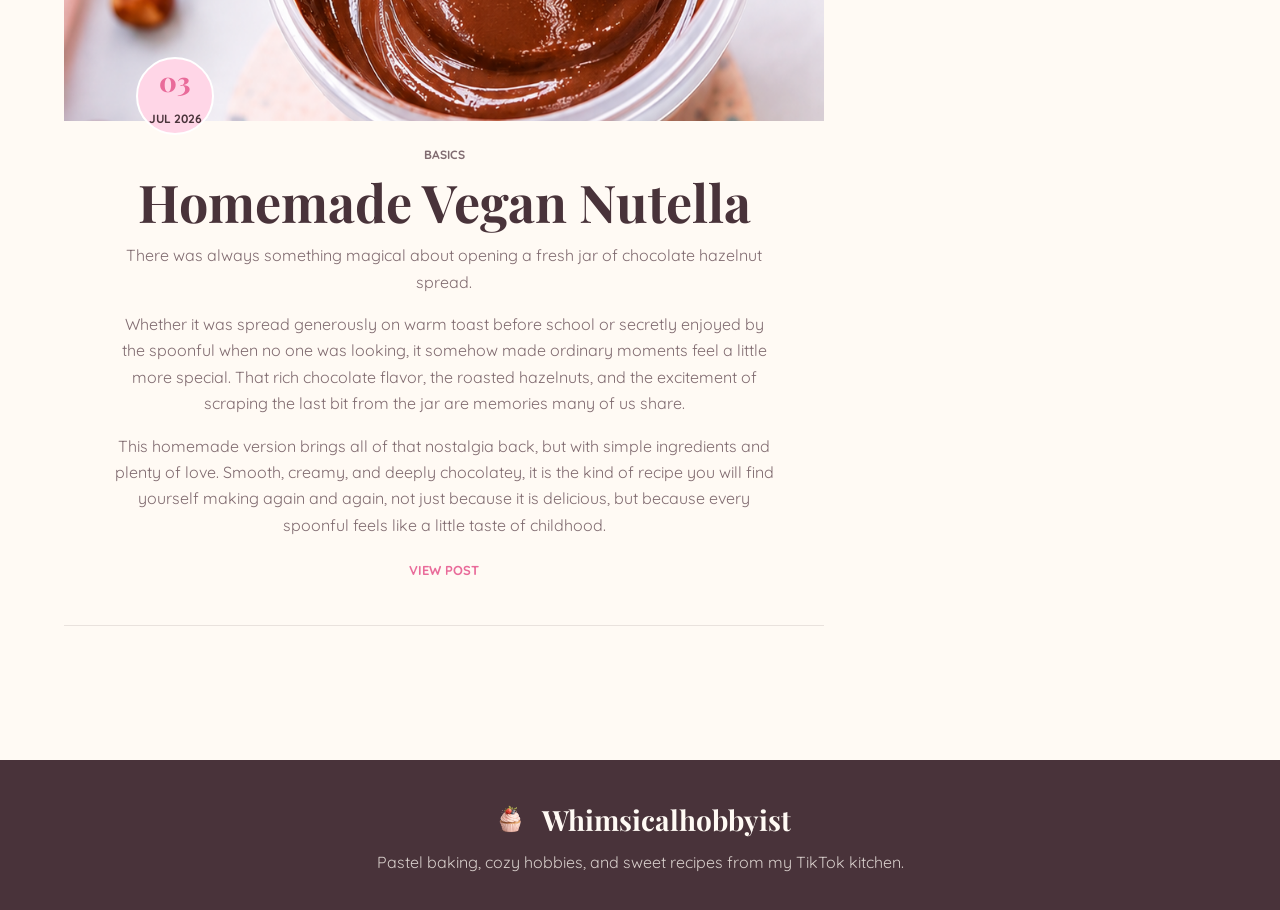
==== commit f7193e1c: "Add Instagram follow link" ====
--- a/index.html
+++ b/index.html
@@ -115,6 +115,15 @@
               <span>TikTok</span>
               @Whimsicalhobbyist
             </a>
+            <a
+              class="tiktok-card"
+              href="https://www.instagram.com/whimsicalhobbyist"
+              target="_blank"
+              rel="noreferrer"
+            >
+              <span>Instagram</span>
+              @Whimsicalhobbyist
+            </a>
           </section>
 
           <section class="sidebar-panel ebook-panel" id="ebook">
--- a/styles.css
+++ b/styles.css
@@ -509,6 +509,10 @@
   font-weight: 800;
 }
 
+.tiktok-card + .tiktok-card {
+  margin-top: 10px;
+}
+
 .tiktok-card span {
   display: grid;
   min-width: 62px;
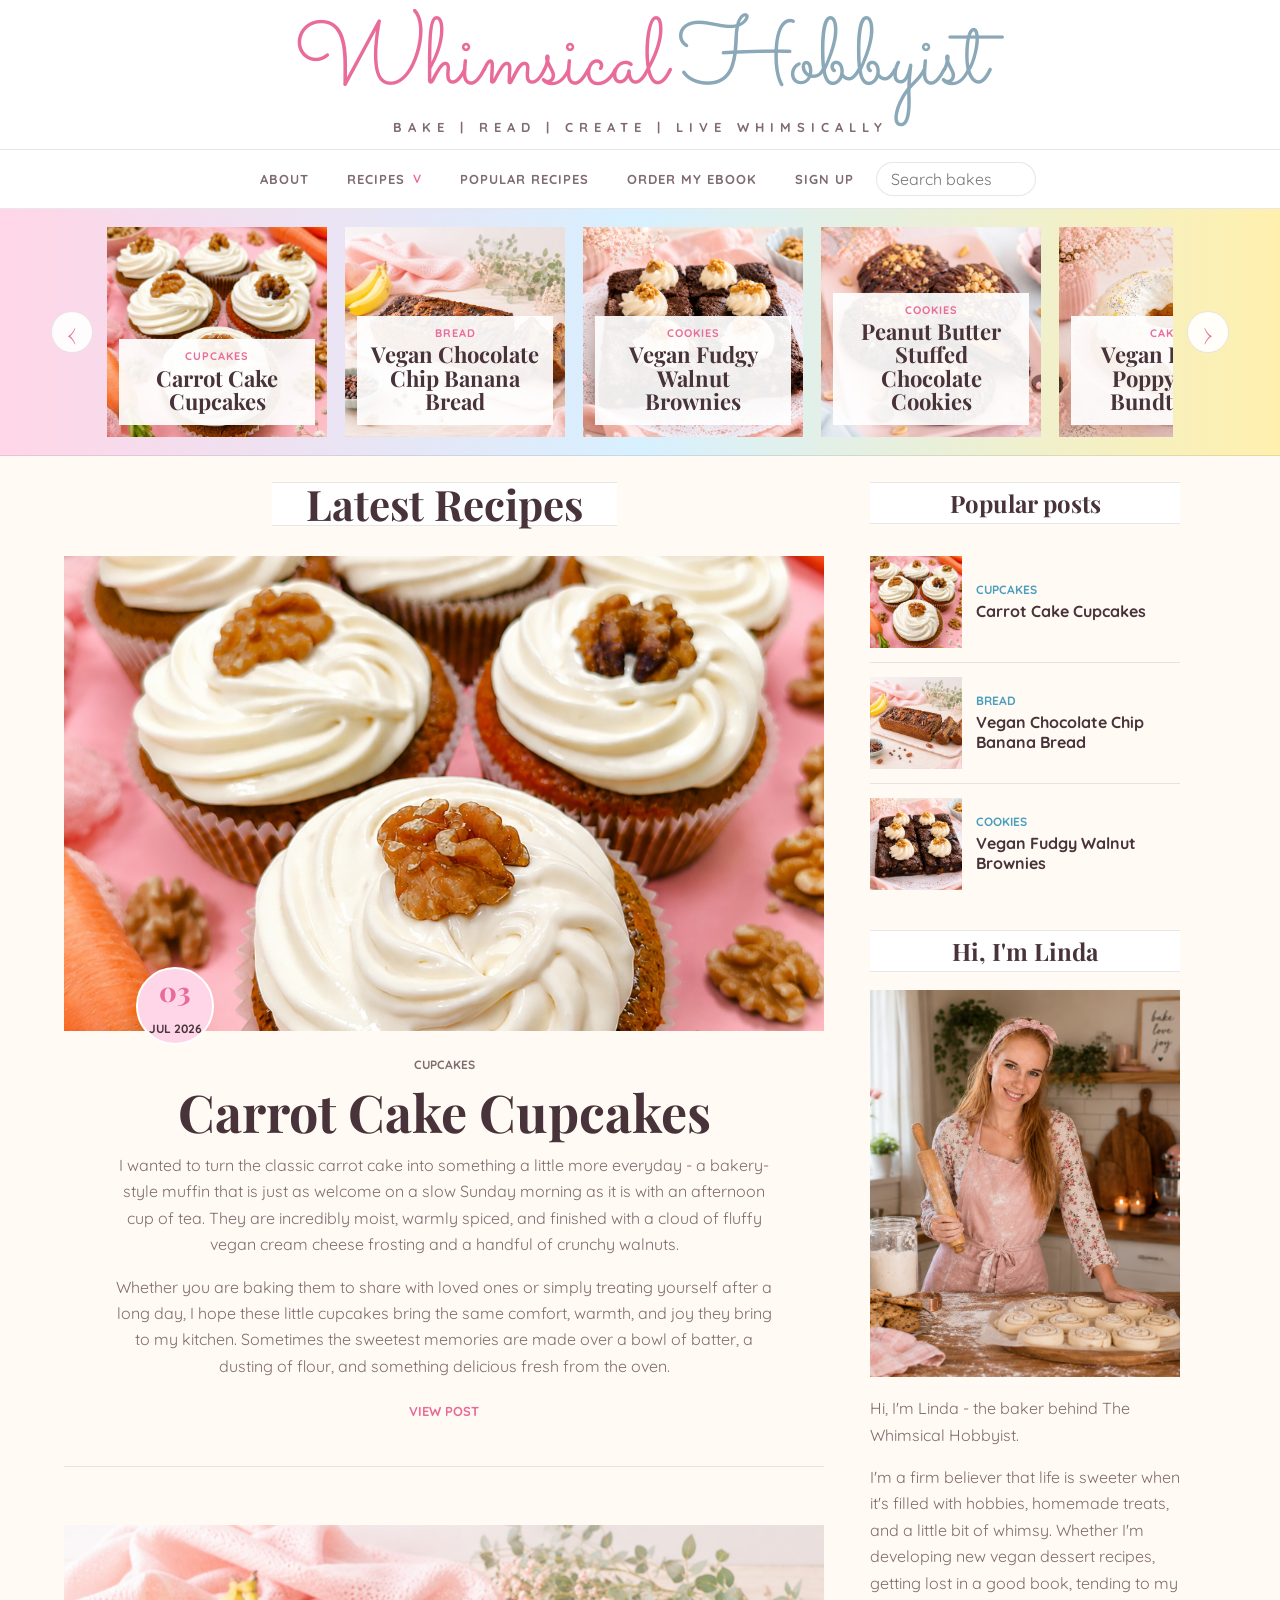
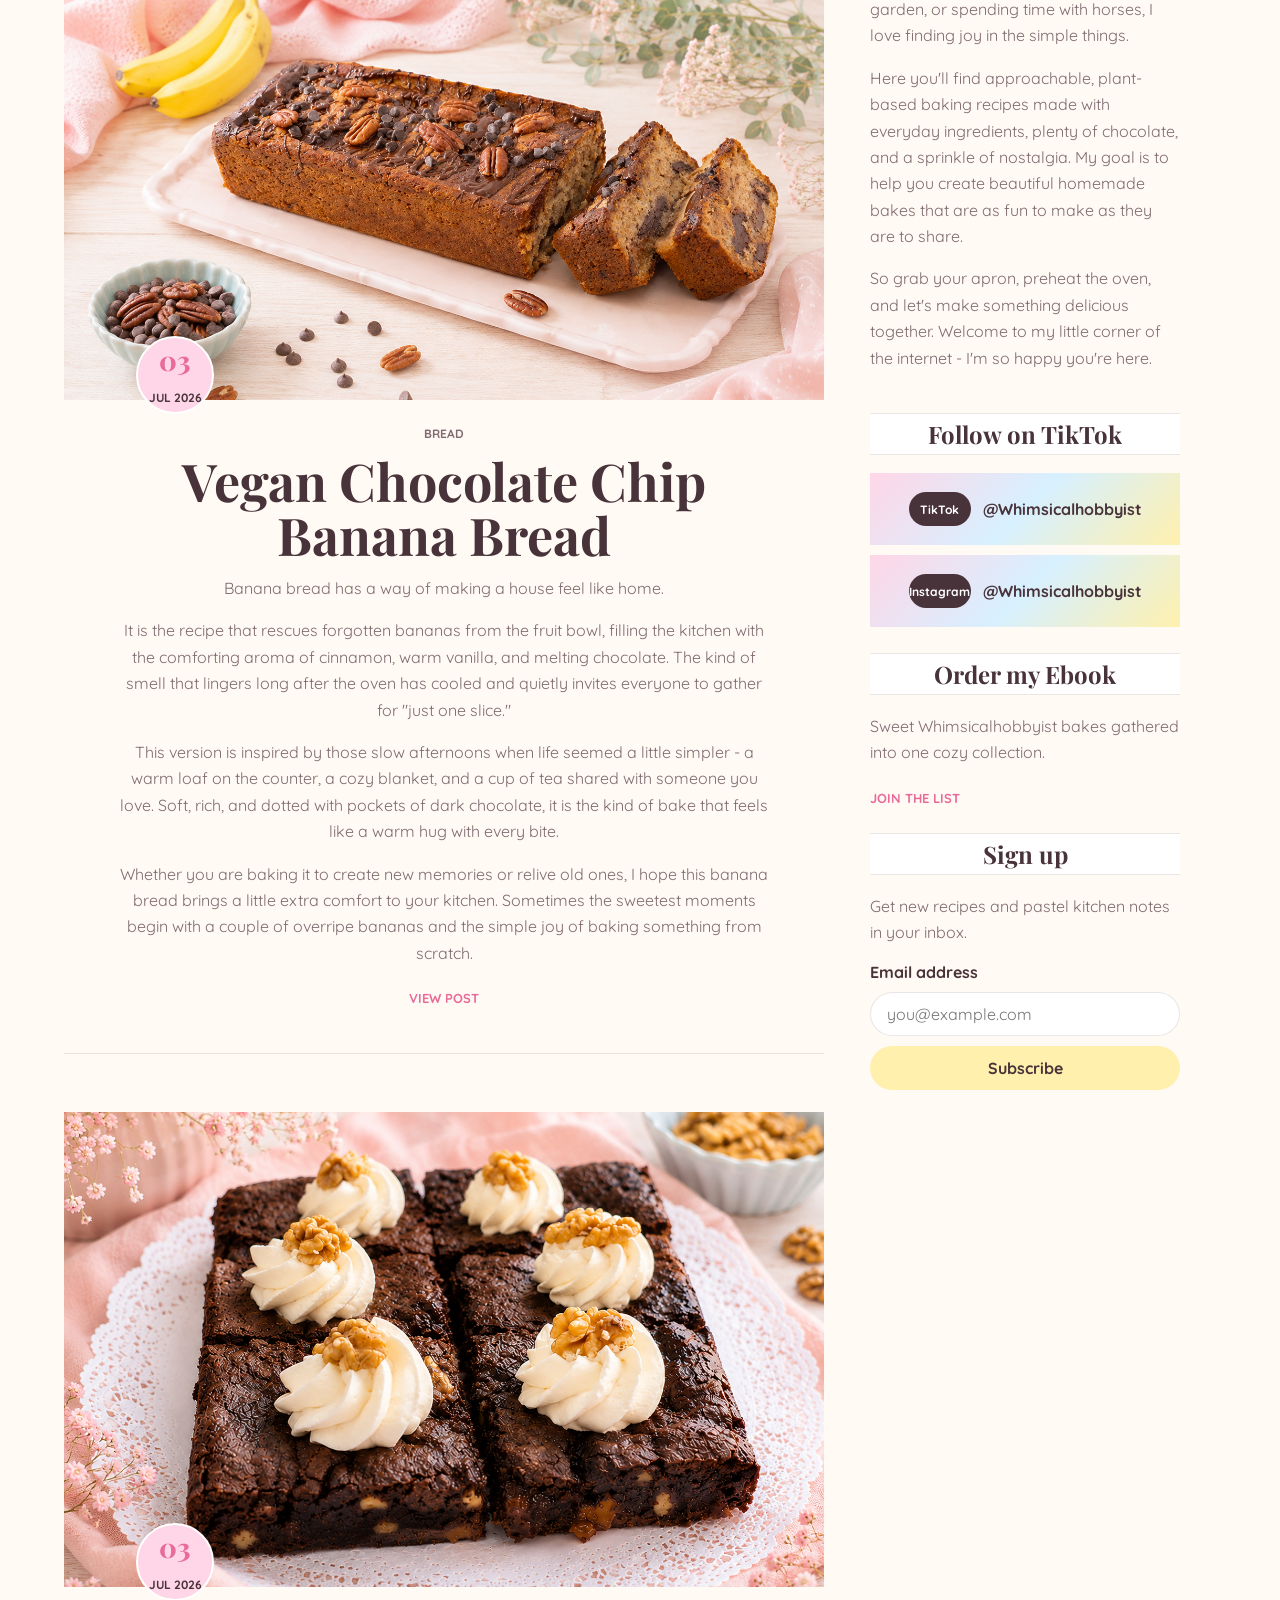
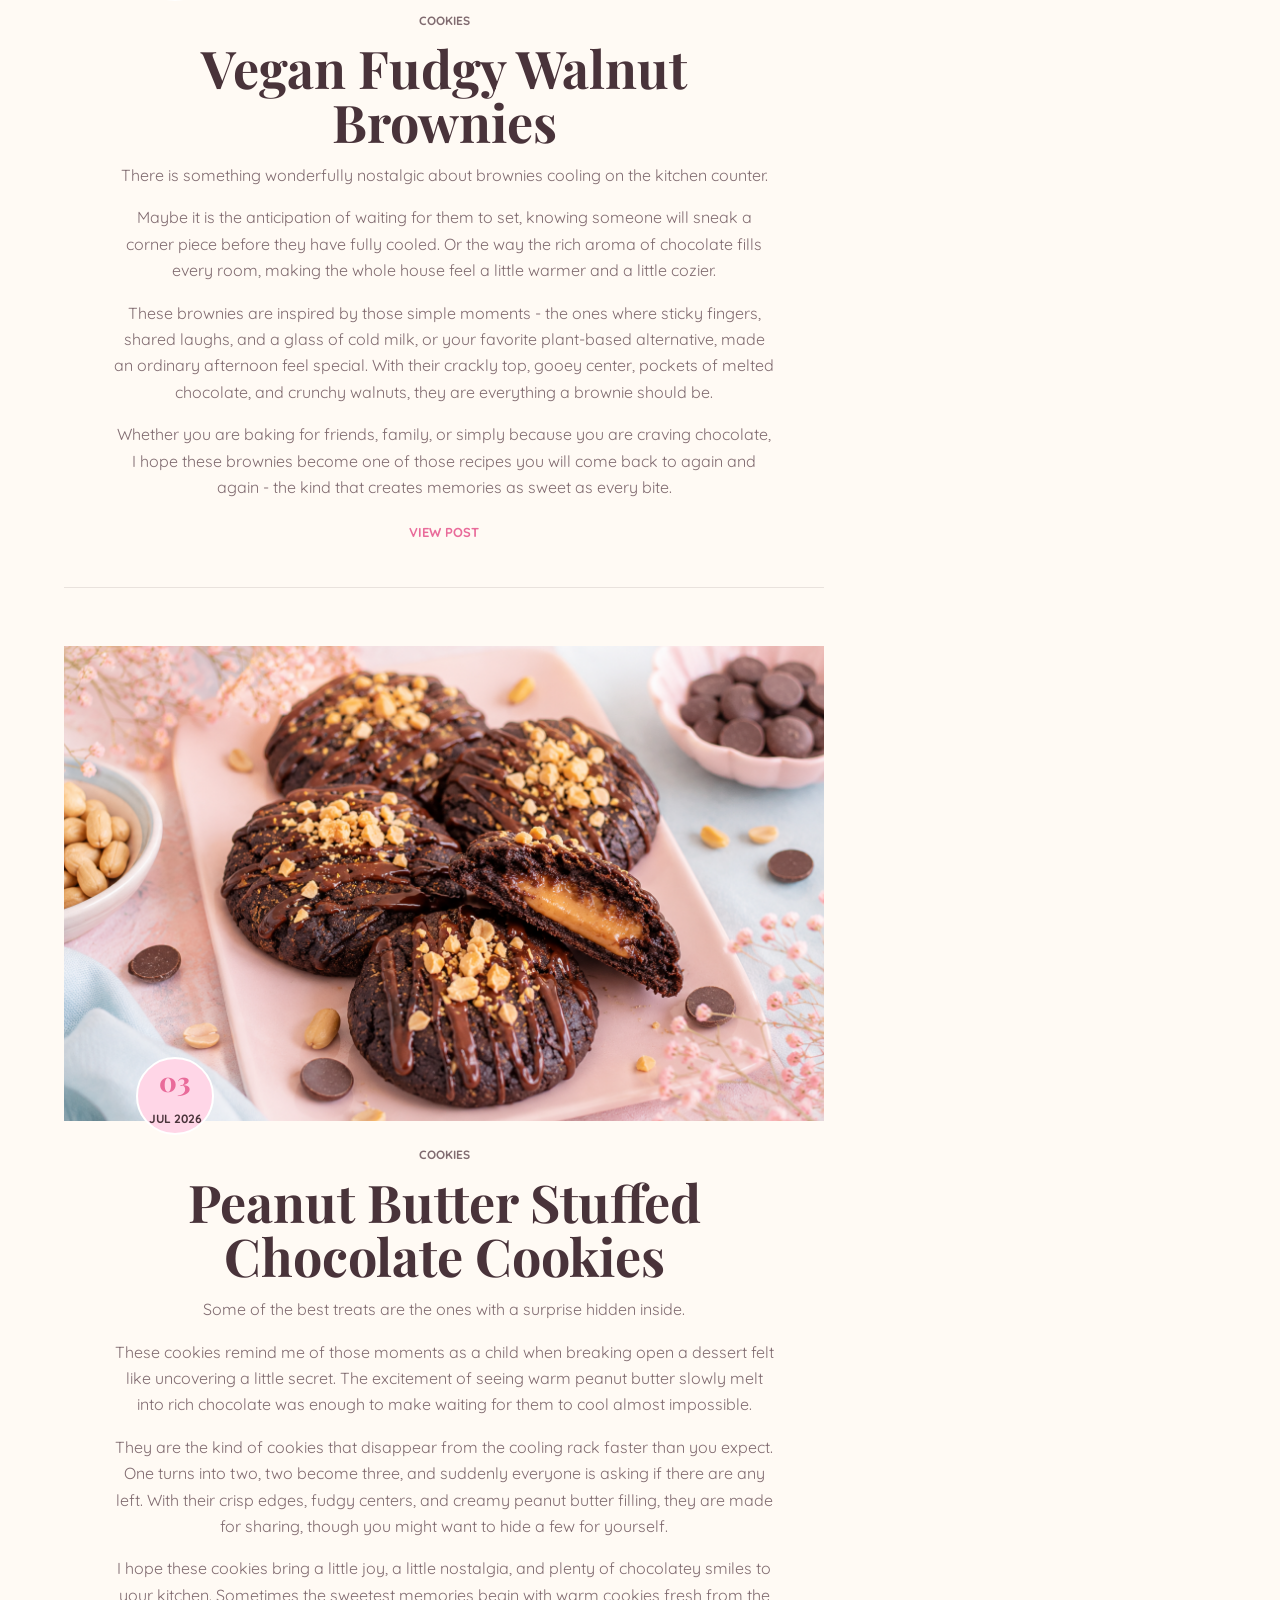
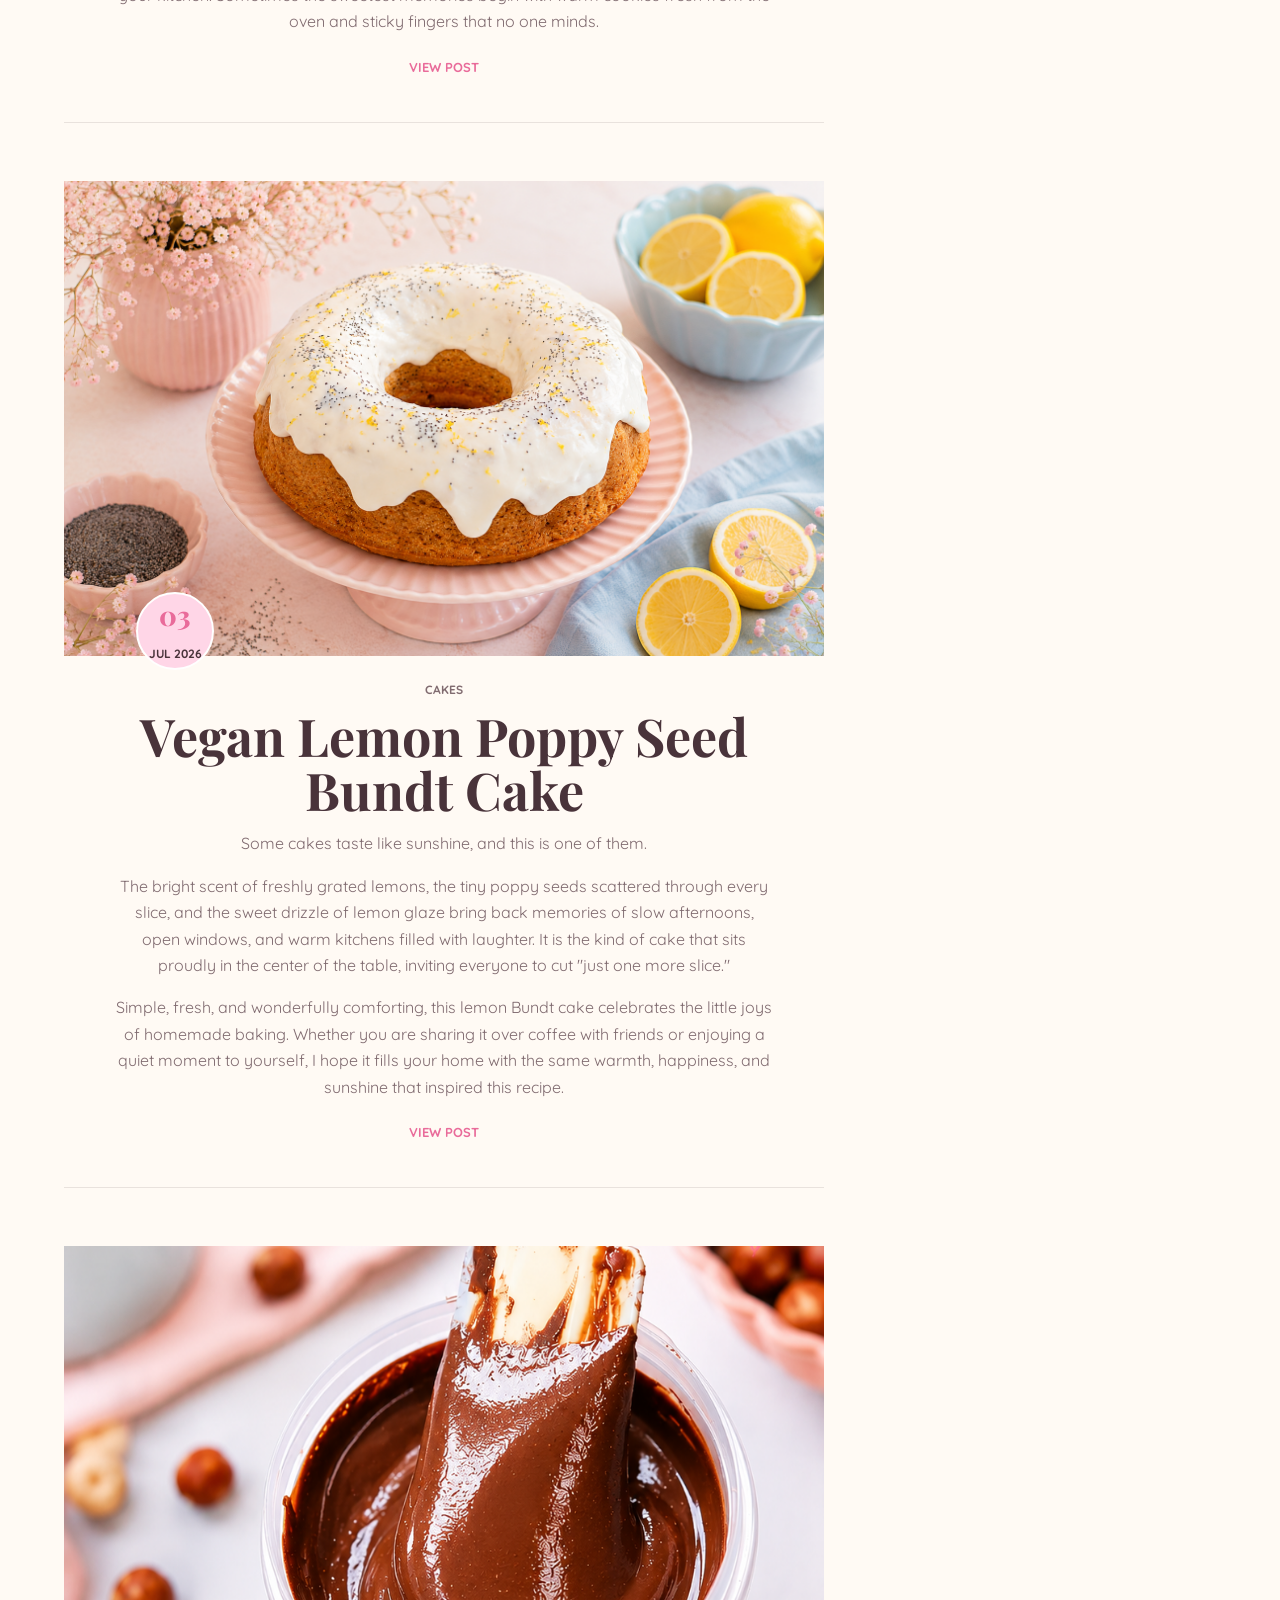
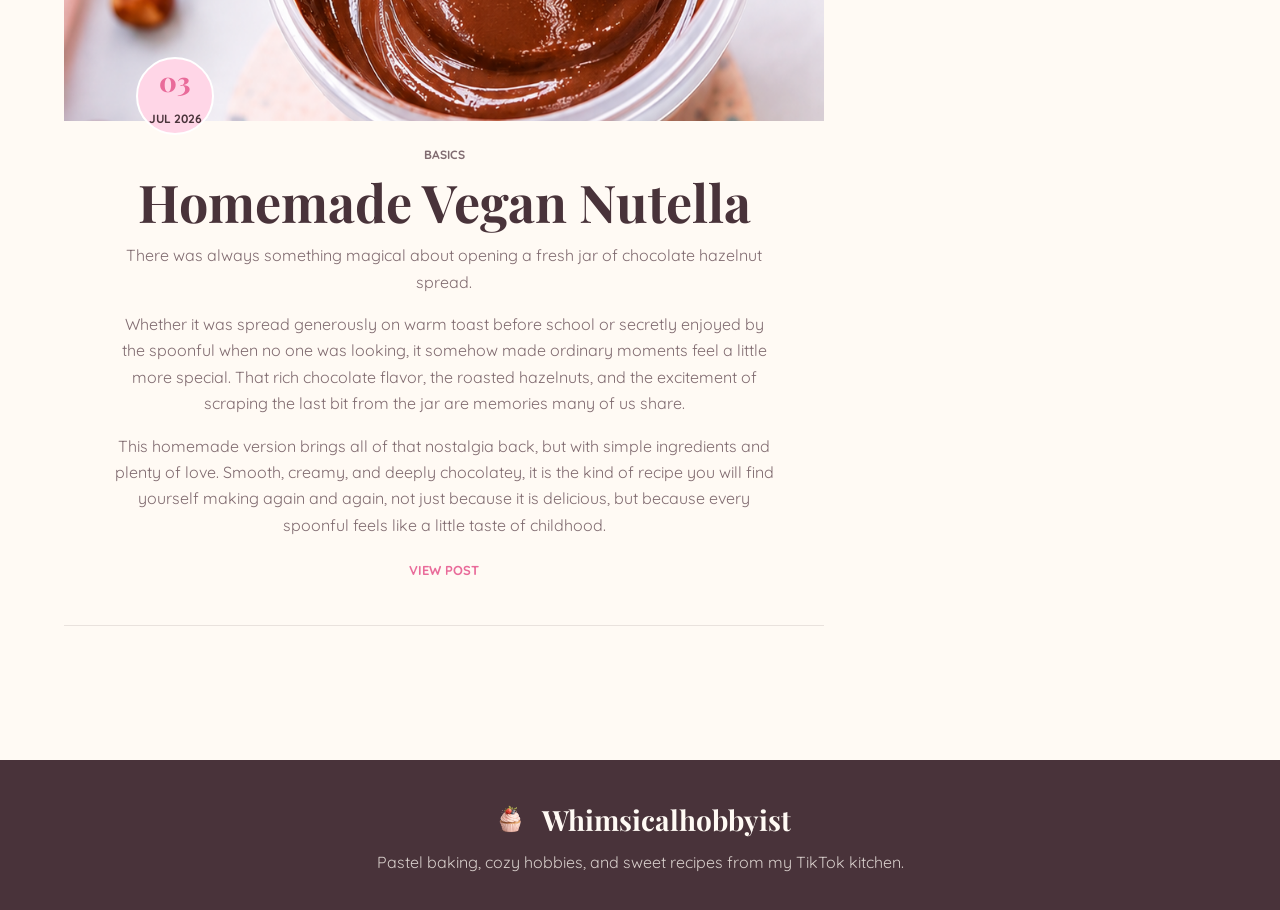
==== commit 3881fde2: "Restore menu search form" ====
--- a/index.html
+++ b/index.html
@@ -36,6 +36,14 @@
         <a href="#popular">Popular Recipes</a>
         <a href="#ebook">Order my Ebook</a>
         <a href="#newsletter">Sign up</a>
+        <form class="mini-search" id="mini-search">
+          <input
+            id="site-search"
+            type="search"
+            placeholder="Search bakes"
+            aria-label="Search recipes"
+          />
+        </form>
       </nav>
     </header>
 
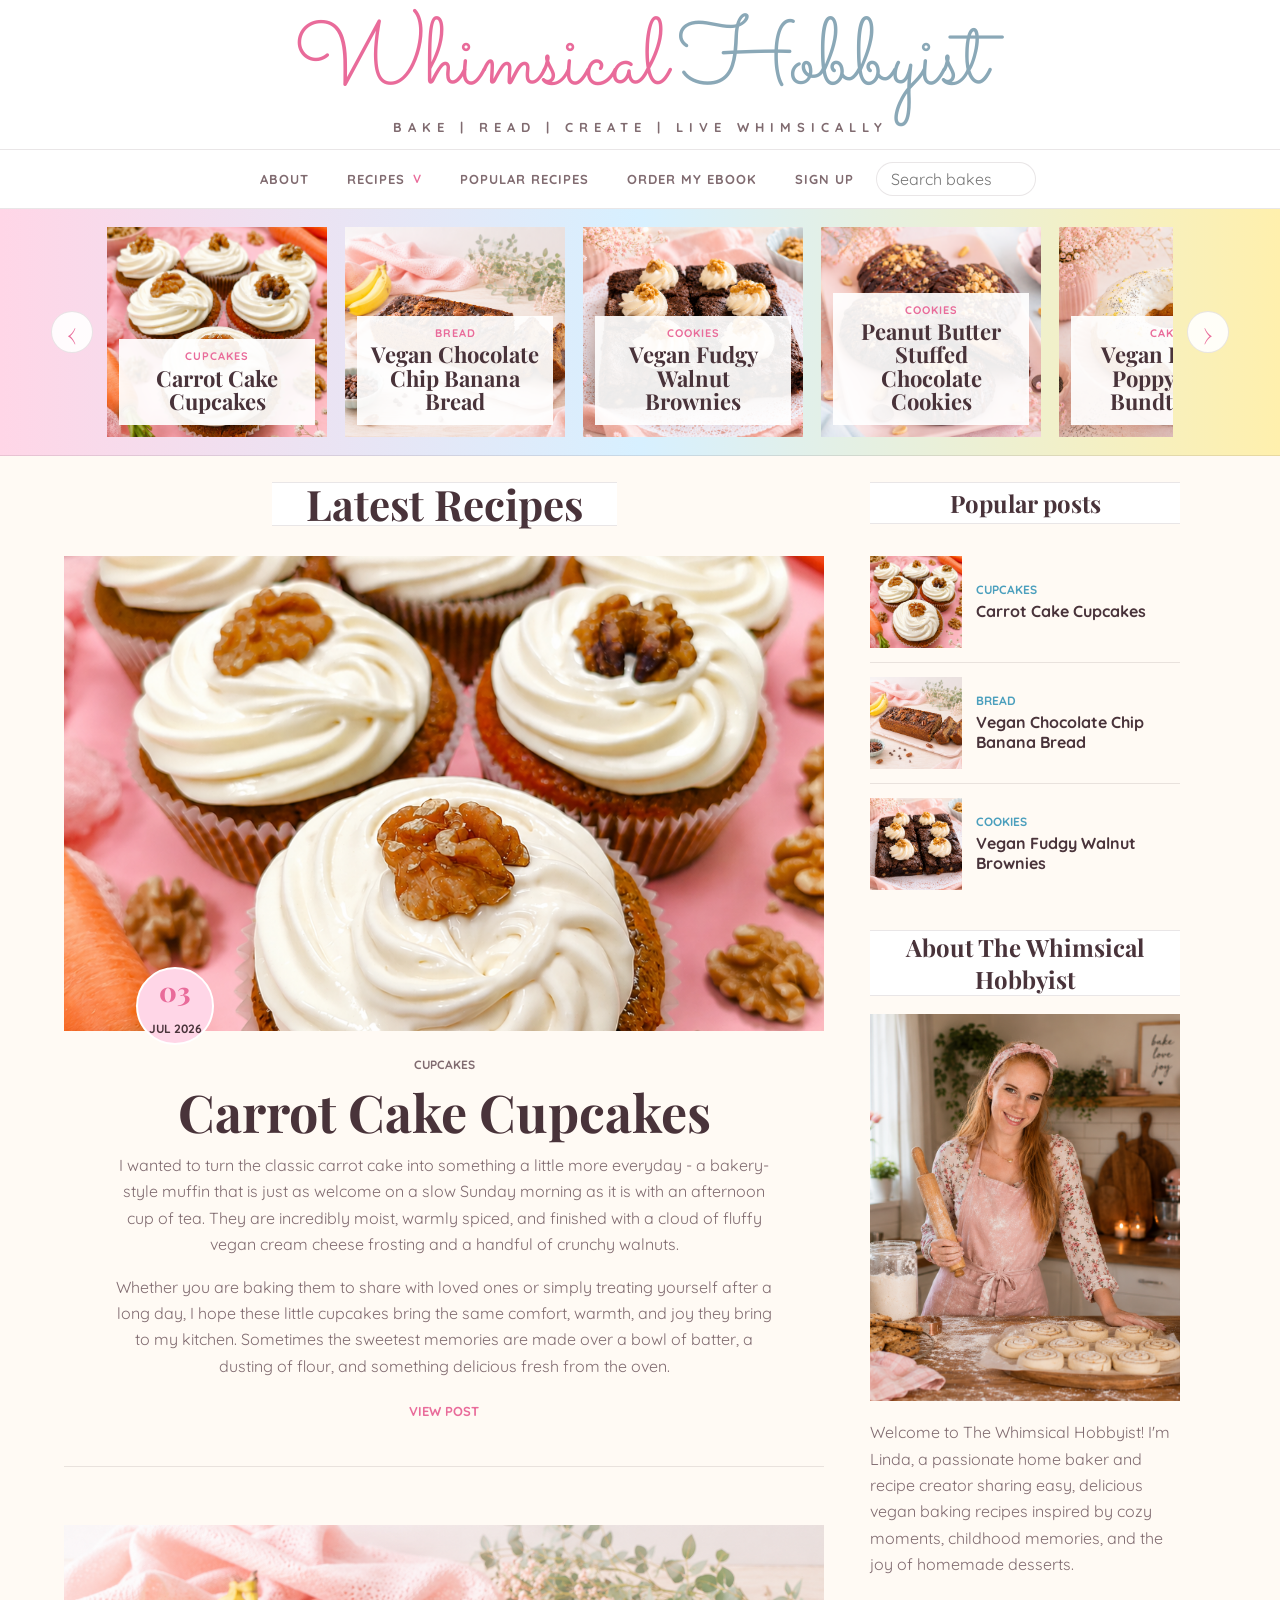
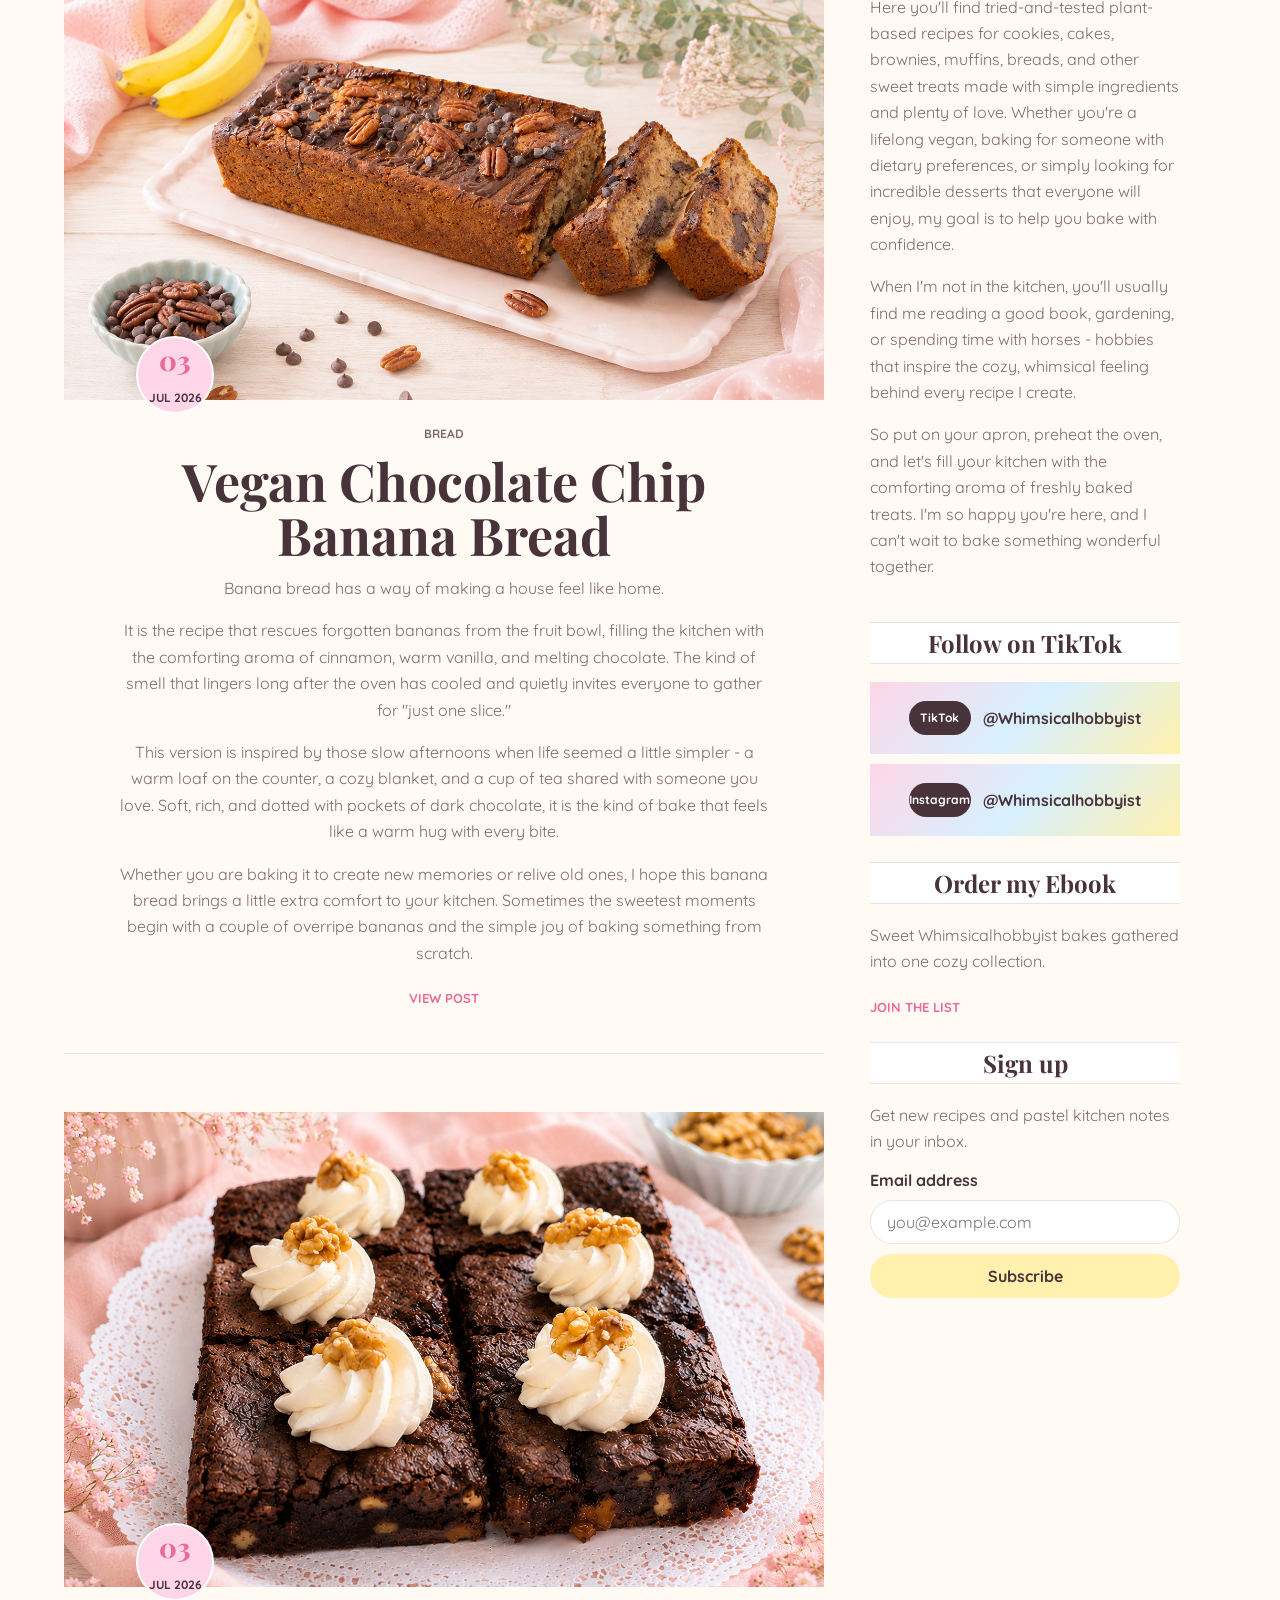
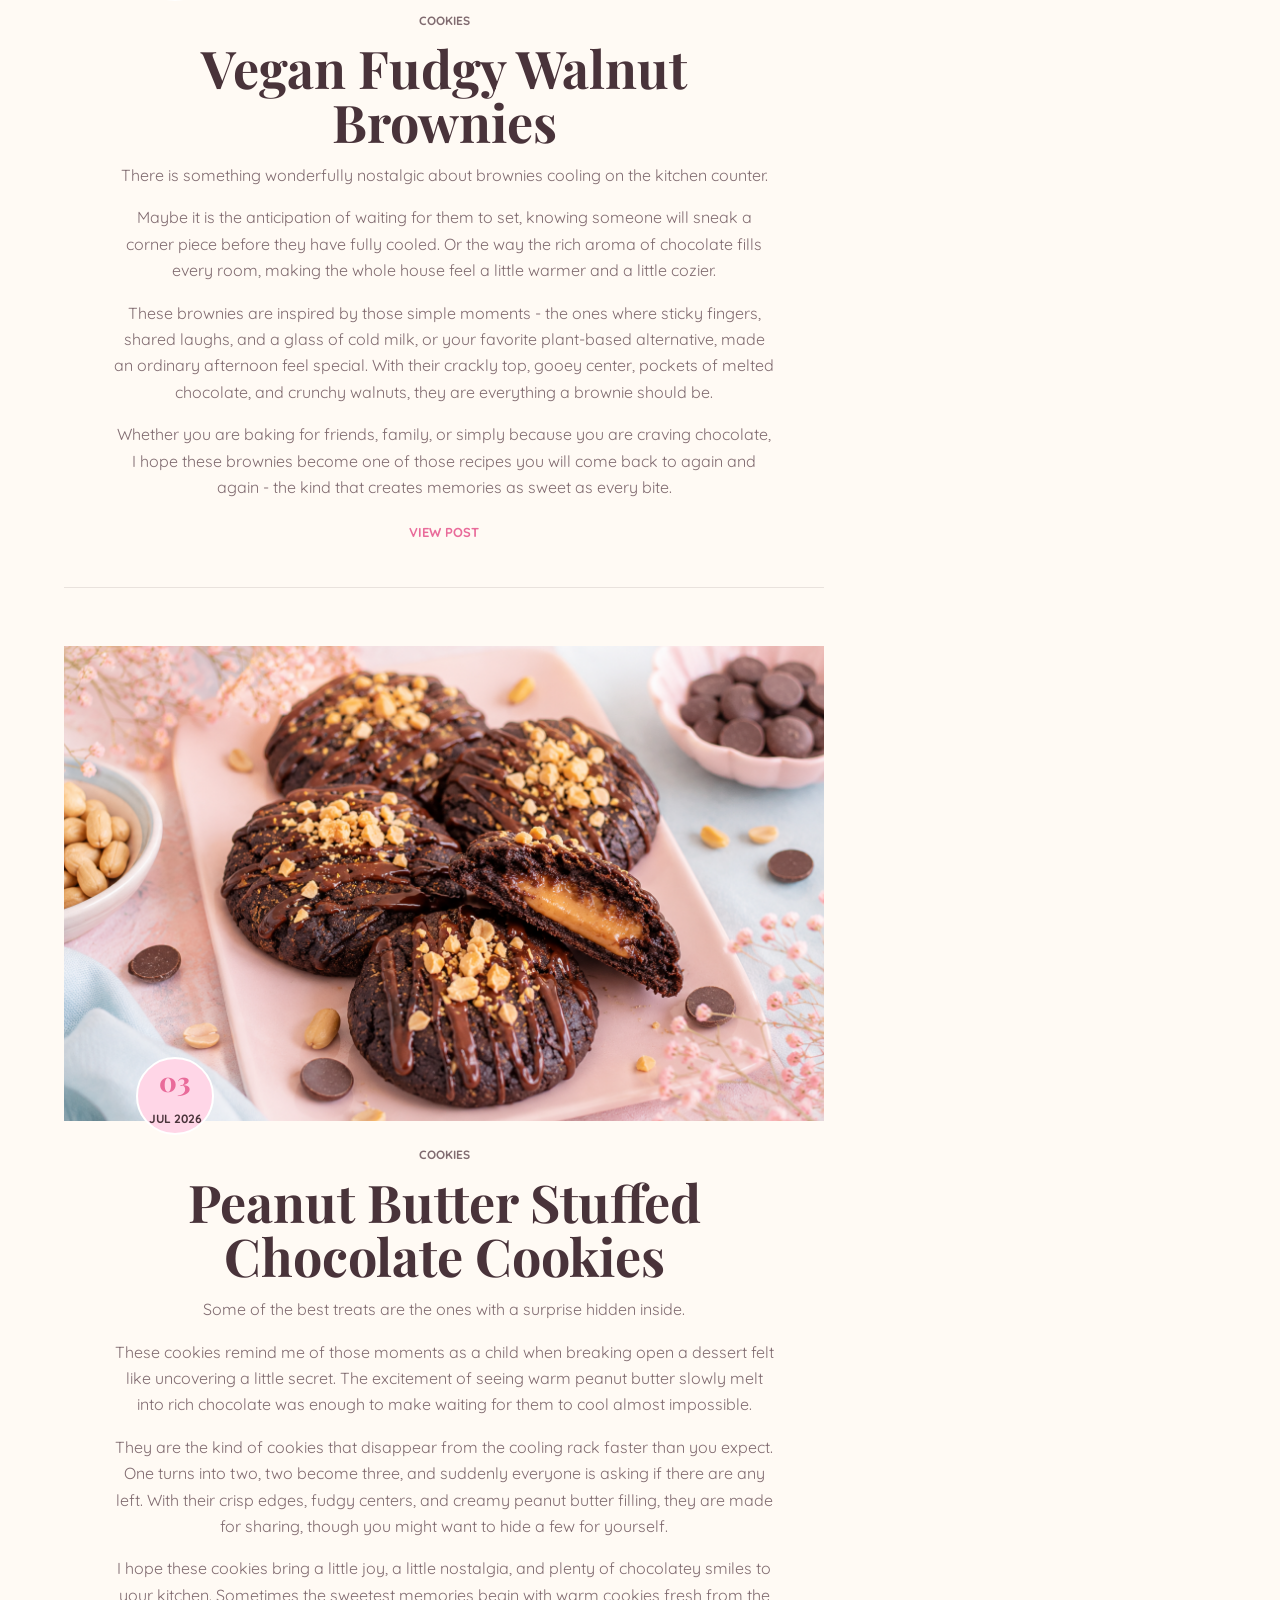
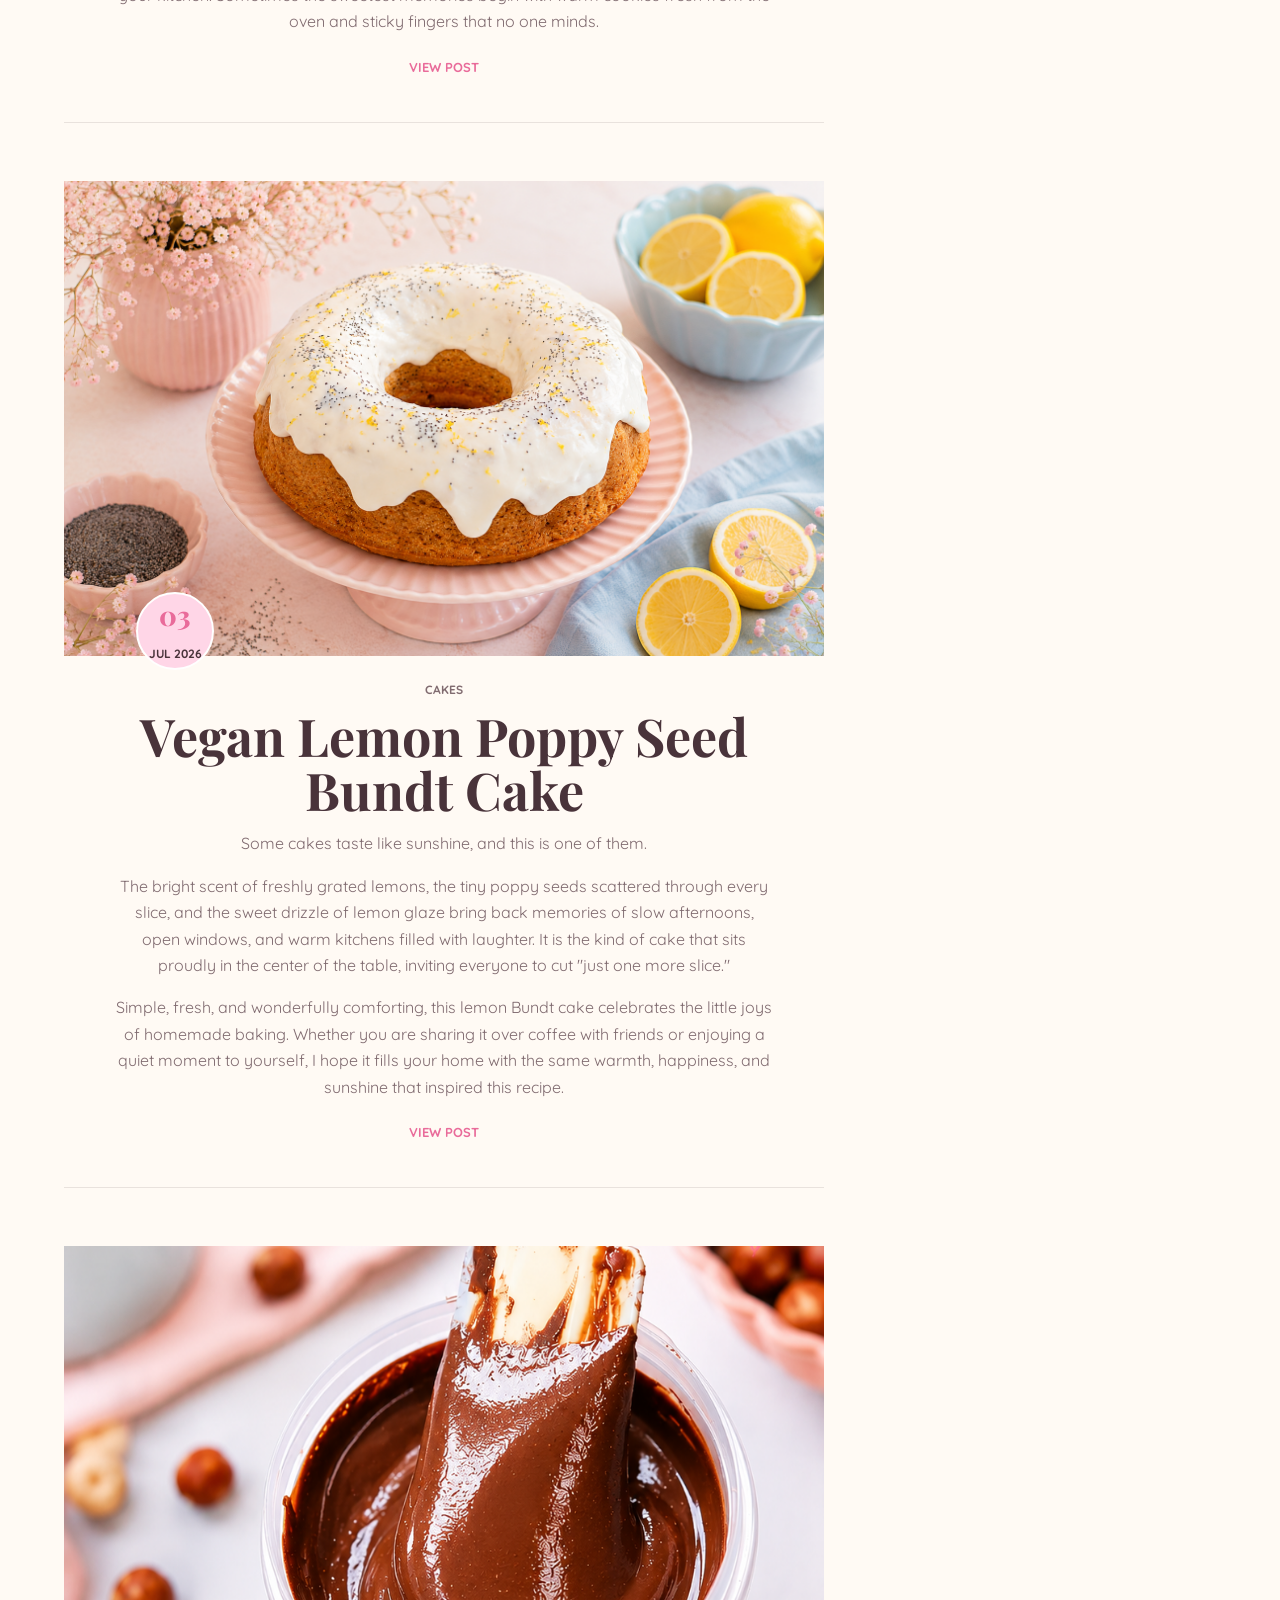
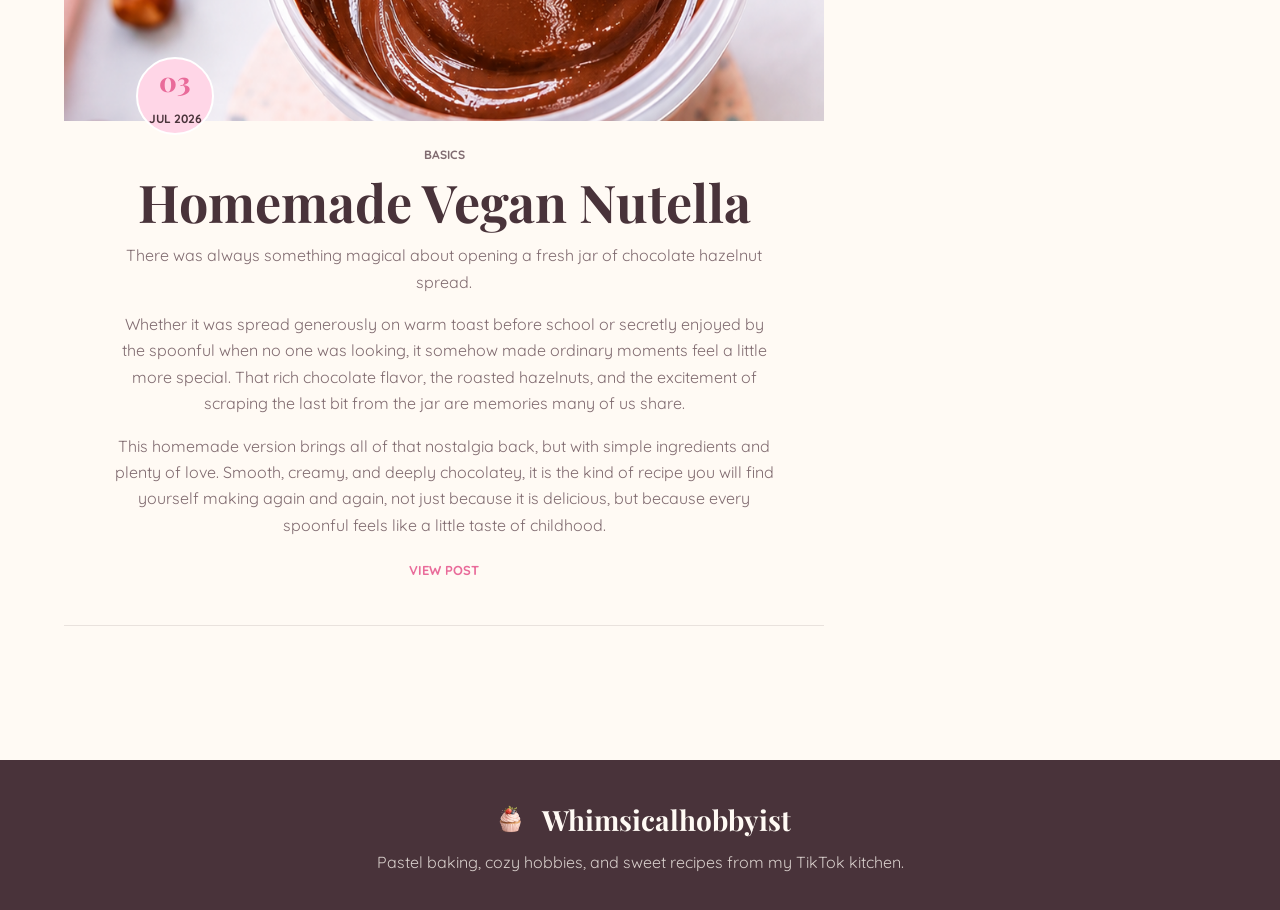
==== commit c7116f88: "Update about copy" ====
--- a/index.html
+++ b/index.html
@@ -24,7 +24,7 @@
       </a>
 
       <nav class="main-nav" aria-label="Main navigation">
-        <a href="#about">About</a>
+        <a href="about.html">About</a>
         <div class="nav-dropdown">
           <button class="nav-dropdown-button" type="button">Recipes</button>
           <div
@@ -33,9 +33,9 @@
             aria-label="Recipe categories"
           ></div>
         </div>
-        <a href="#popular">Popular Recipes</a>
-        <a href="#ebook">Order my Ebook</a>
-        <a href="#newsletter">Sign up</a>
+        <a href="popular-recipes.html">Popular Recipes</a>
+        <a href="order-my-ebook.html">Order my Ebook</a>
+        <a href="sign-up.html">Sign up</a>
         <form class="mini-search" id="mini-search">
           <input
             id="site-search"
@@ -84,31 +84,35 @@
           </section>
 
           <section class="sidebar-panel about-panel" id="about">
-            <h2>Hi, I'm Linda</h2>
+            <h2>About The Whimsical Hobbyist</h2>
             <img
               src="About.png"
               alt="Linda, the baker behind The Whimsical Hobbyist"
             />
             <p>
-              Hi, I'm Linda - the baker behind The Whimsical Hobbyist.
+              Welcome to The Whimsical Hobbyist! I'm Linda, a passionate home
+              baker and recipe creator sharing easy, delicious vegan baking
+              recipes inspired by cozy moments, childhood memories, and the joy
+              of homemade desserts.
             </p>
             <p>
-              I'm a firm believer that life is sweeter when it's filled with
-              hobbies, homemade treats, and a little bit of whimsy. Whether I'm
-              developing new vegan dessert recipes, getting lost in a good book,
-              tending to my garden, or spending time with horses, I love finding
-              joy in the simple things.
+              Here you'll find tried-and-tested plant-based recipes for cookies,
+              cakes, brownies, muffins, breads, and other sweet treats made with
+              simple ingredients and plenty of love. Whether you're a lifelong
+              vegan, baking for someone with dietary preferences, or simply
+              looking for incredible desserts that everyone will enjoy, my goal
+              is to help you bake with confidence.
             </p>
             <p>
-              Here you'll find approachable, plant-based baking recipes made
-              with everyday ingredients, plenty of chocolate, and a sprinkle of
-              nostalgia. My goal is to help you create beautiful homemade bakes
-              that are as fun to make as they are to share.
+              When I'm not in the kitchen, you'll usually find me reading a good
+              book, gardening, or spending time with horses - hobbies that
+              inspire the cozy, whimsical feeling behind every recipe I create.
             </p>
             <p>
-              So grab your apron, preheat the oven, and let's make something
-              delicious together. Welcome to my little corner of the internet -
-              I'm so happy you're here.
+              So put on your apron, preheat the oven, and let's fill your
+              kitchen with the comforting aroma of freshly baked treats. I'm so
+              happy you're here, and I can't wait to bake something wonderful
+              together.
             </p>
           </section>
 
@@ -137,7 +141,7 @@
           <section class="sidebar-panel ebook-panel" id="ebook">
             <h2>Order my Ebook</h2>
             <p>Sweet Whimsicalhobbyist bakes gathered into one cozy collection.</p>
-            <a class="read-more" href="#newsletter">Join the list</a>
+            <a class="read-more" href="sign-up.html">Join the list</a>
           </section>
 
           <section class="sidebar-panel newsletter-panel" id="newsletter">
--- a/styles.css
+++ b/styles.css
@@ -348,6 +348,56 @@
   margin: 26px auto 76px;
 }
 
+.landing-page {
+  width: min(960px, 90vw);
+  margin: 34px auto 76px;
+}
+
+.landing-hero {
+  margin-bottom: 34px;
+  text-align: center;
+}
+
+.landing-hero h1 {
+  display: inline-flex;
+  align-items: center;
+  justify-content: center;
+  min-height: 48px;
+  margin: 0 auto 16px;
+  border-top: 1px solid var(--line);
+  border-bottom: 1px solid var(--line);
+  background: var(--white);
+  font-size: clamp(34px, 6vw, 58px);
+  line-height: 1;
+  padding: 0 34px;
+}
+
+.landing-hero p {
+  max-width: 680px;
+  margin: 0 auto;
+  color: var(--muted);
+  line-height: 1.7;
+}
+
+.landing-panel {
+  padding: 30px;
+  background: var(--white);
+  border: 1px solid var(--line);
+}
+
+.landing-panel img {
+  width: 100%;
+  aspect-ratio: 16 / 10;
+  display: block;
+  object-fit: cover;
+  margin-bottom: 24px;
+}
+
+.landing-panel p {
+  color: var(--muted);
+  line-height: 1.75;
+}
+
 .section-heading {
   margin-bottom: 30px;
   text-align: center;
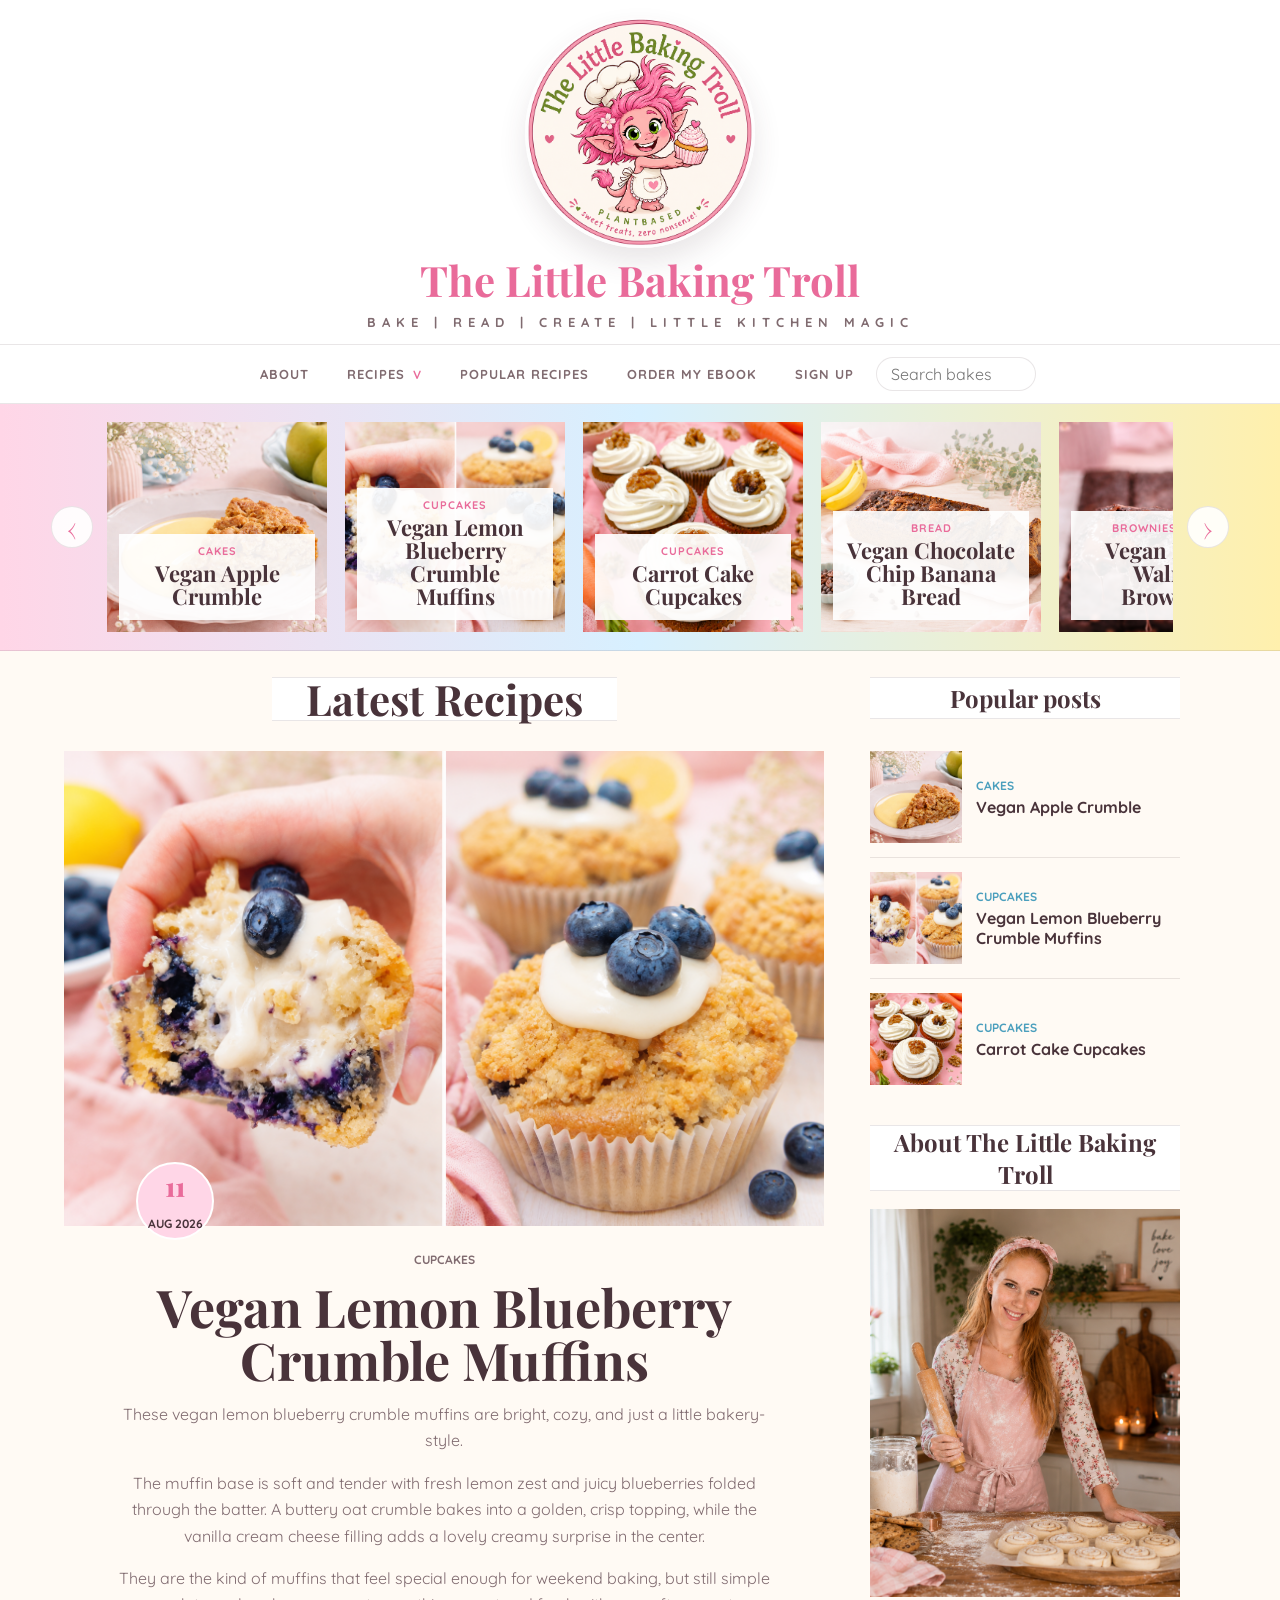
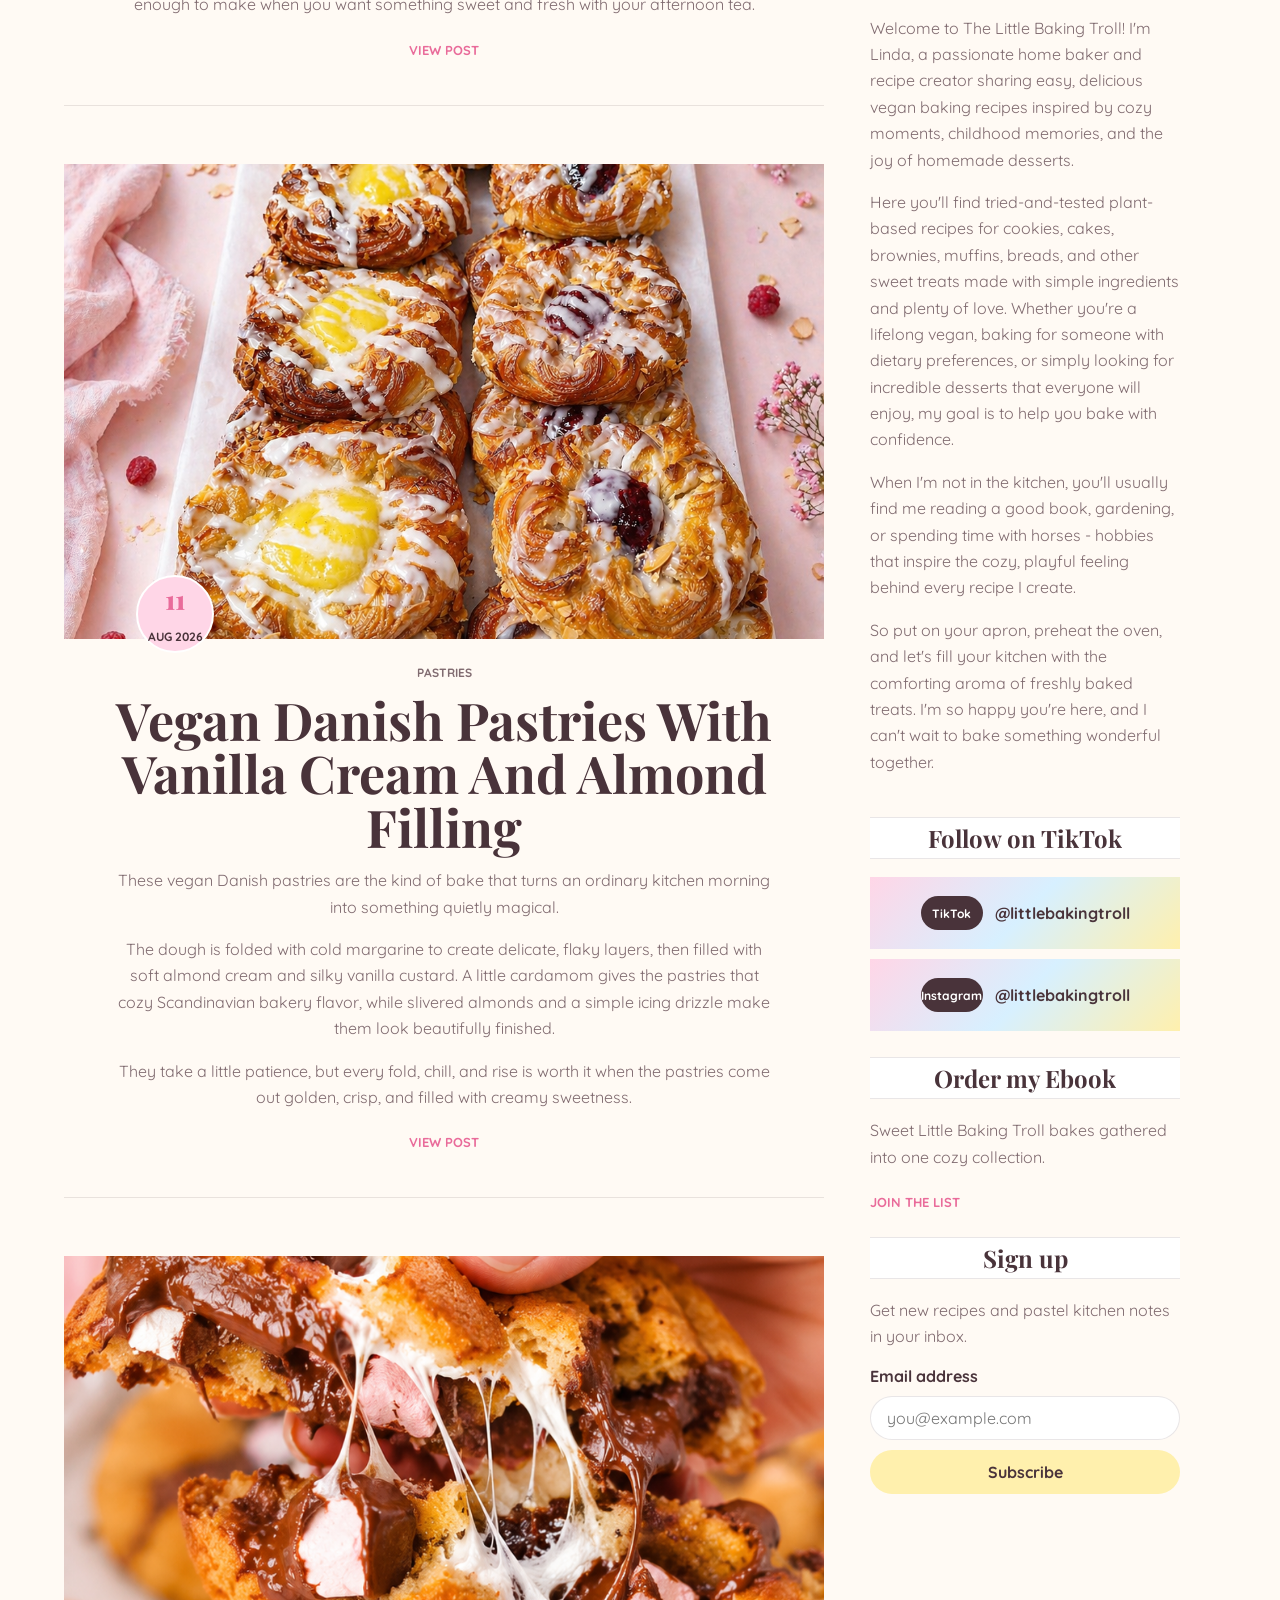
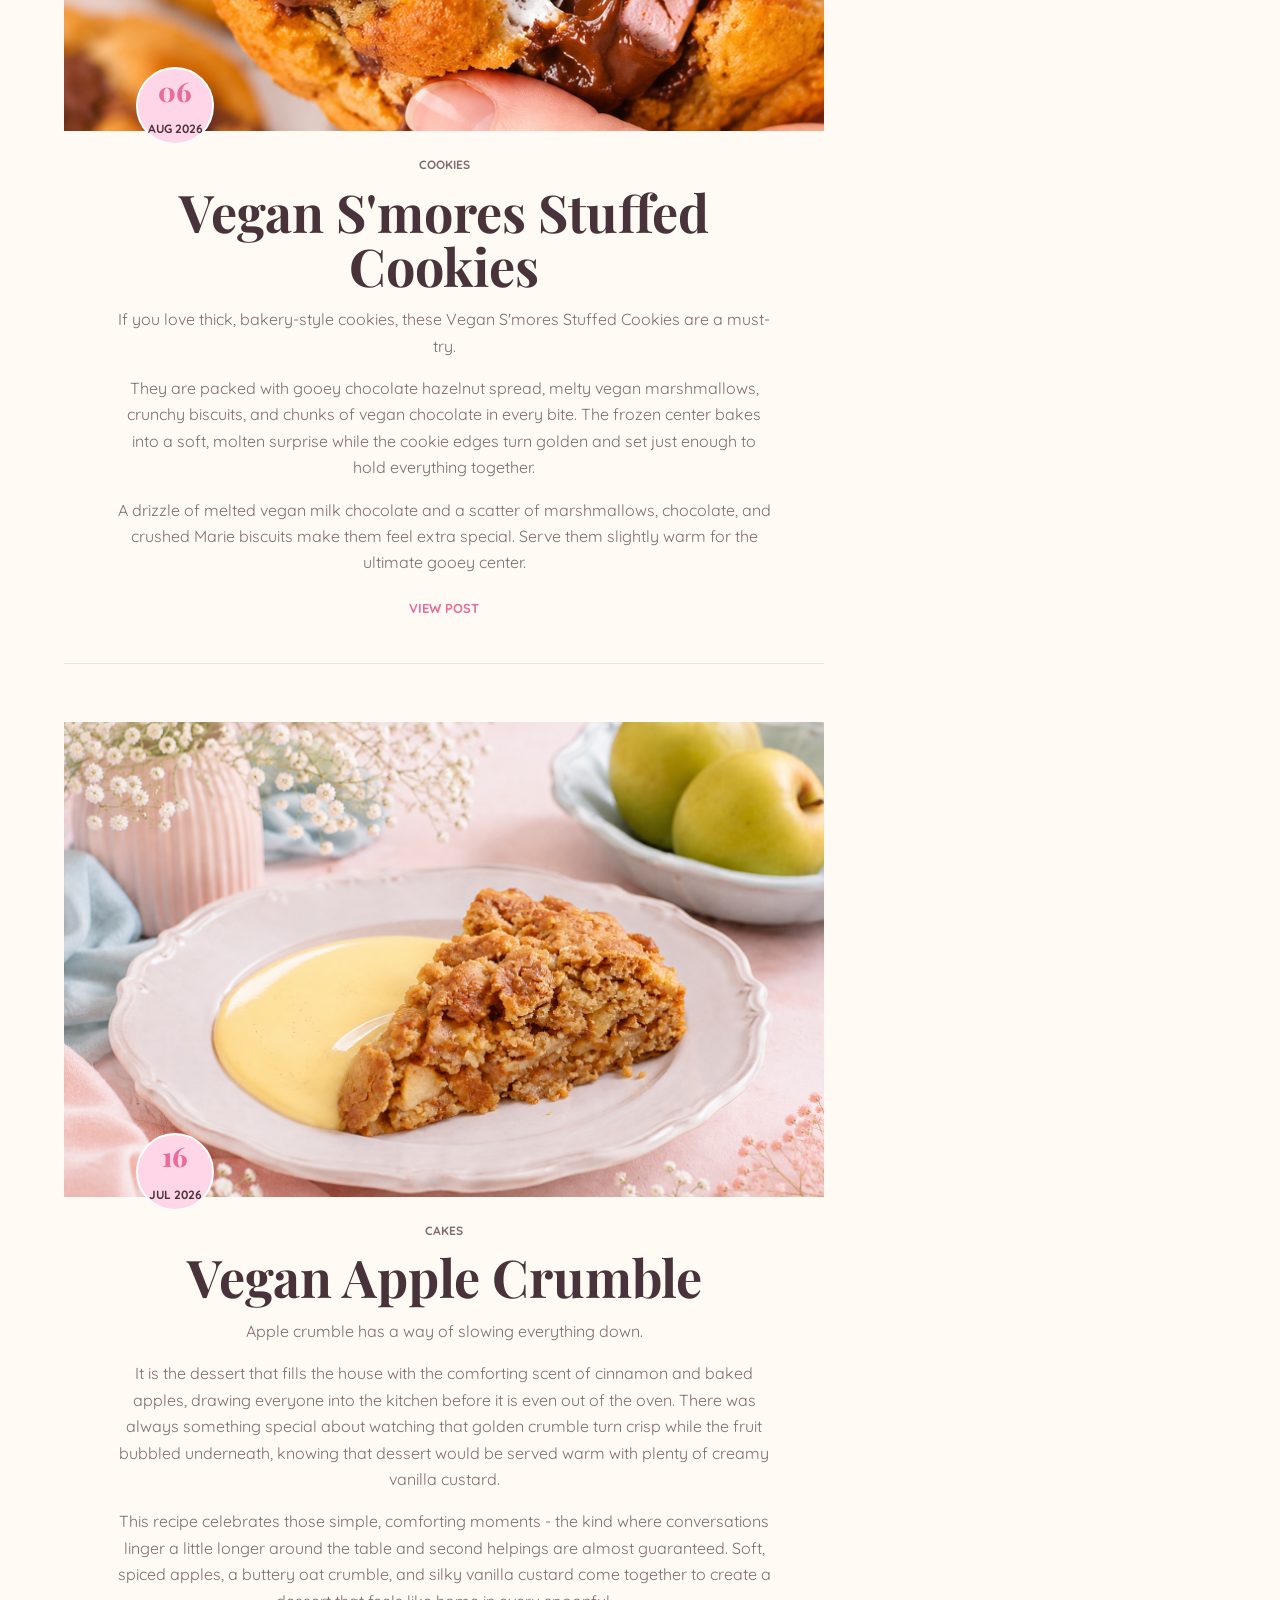
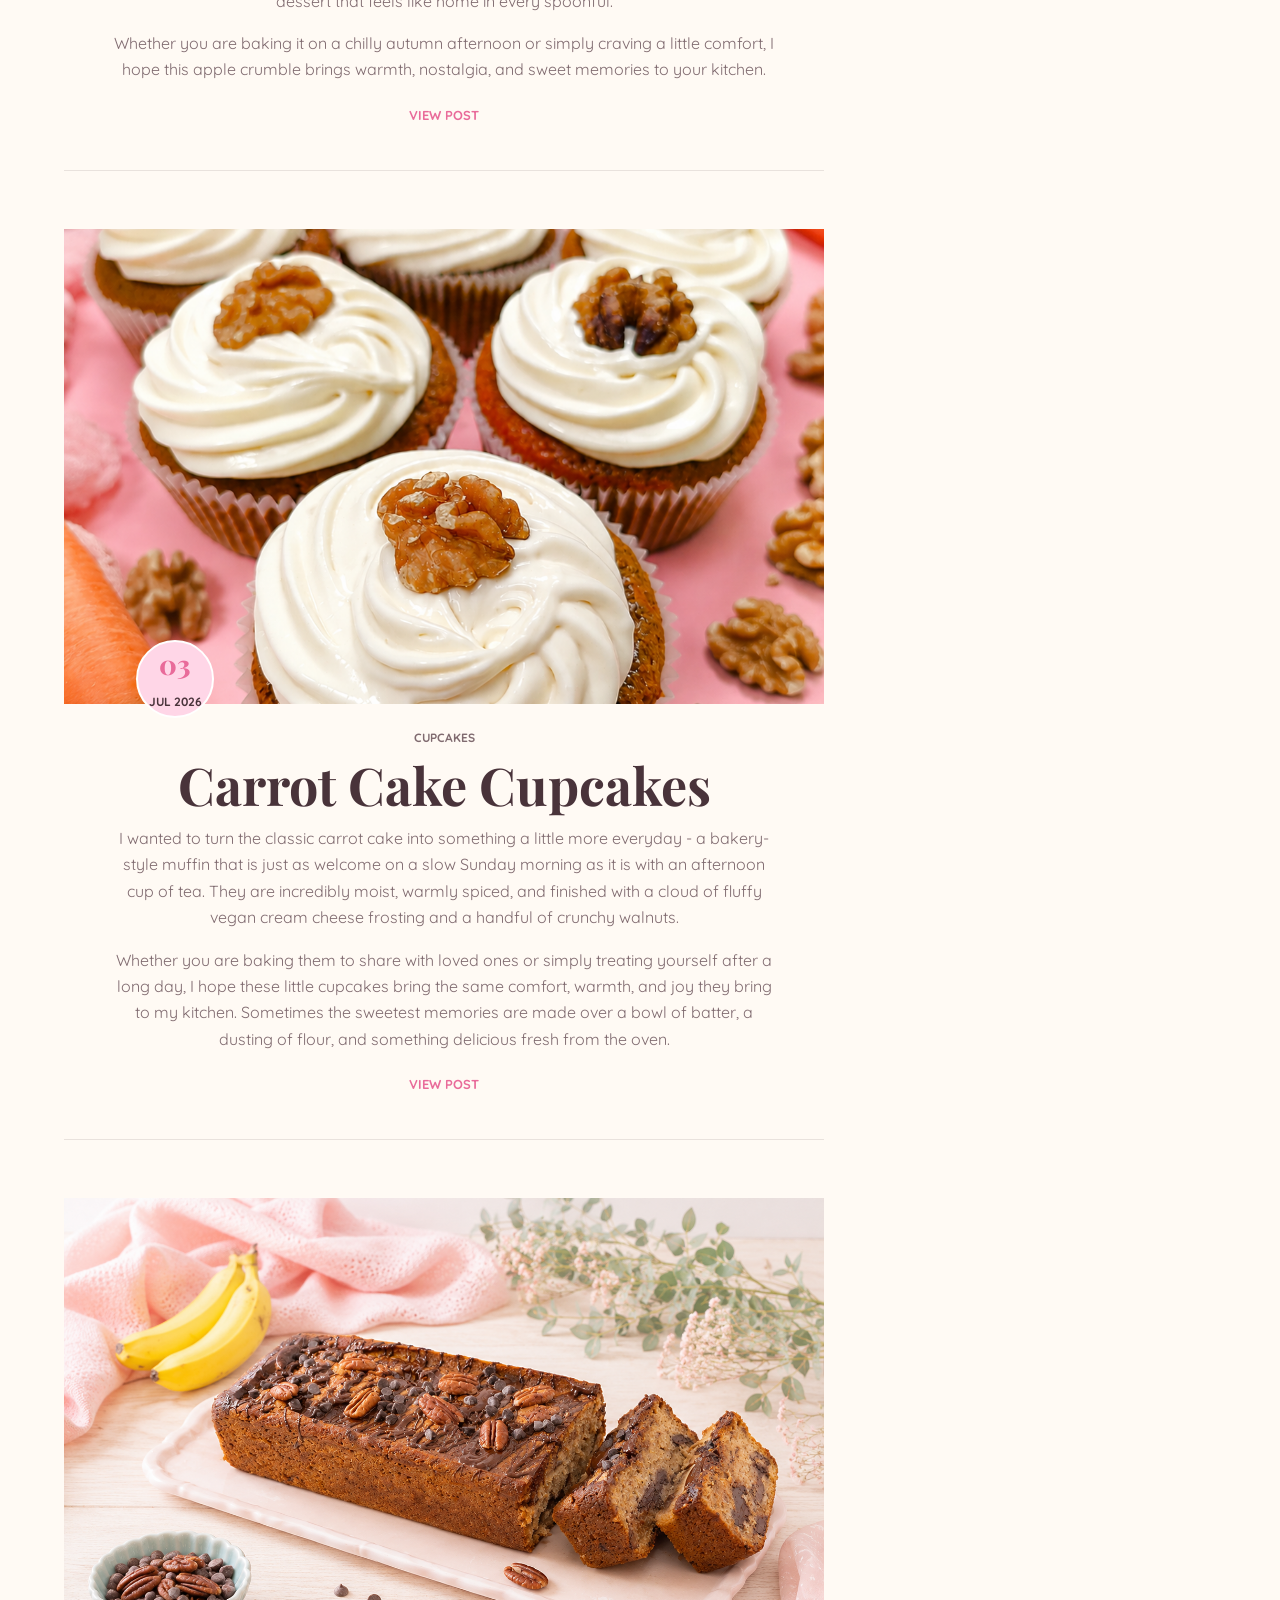
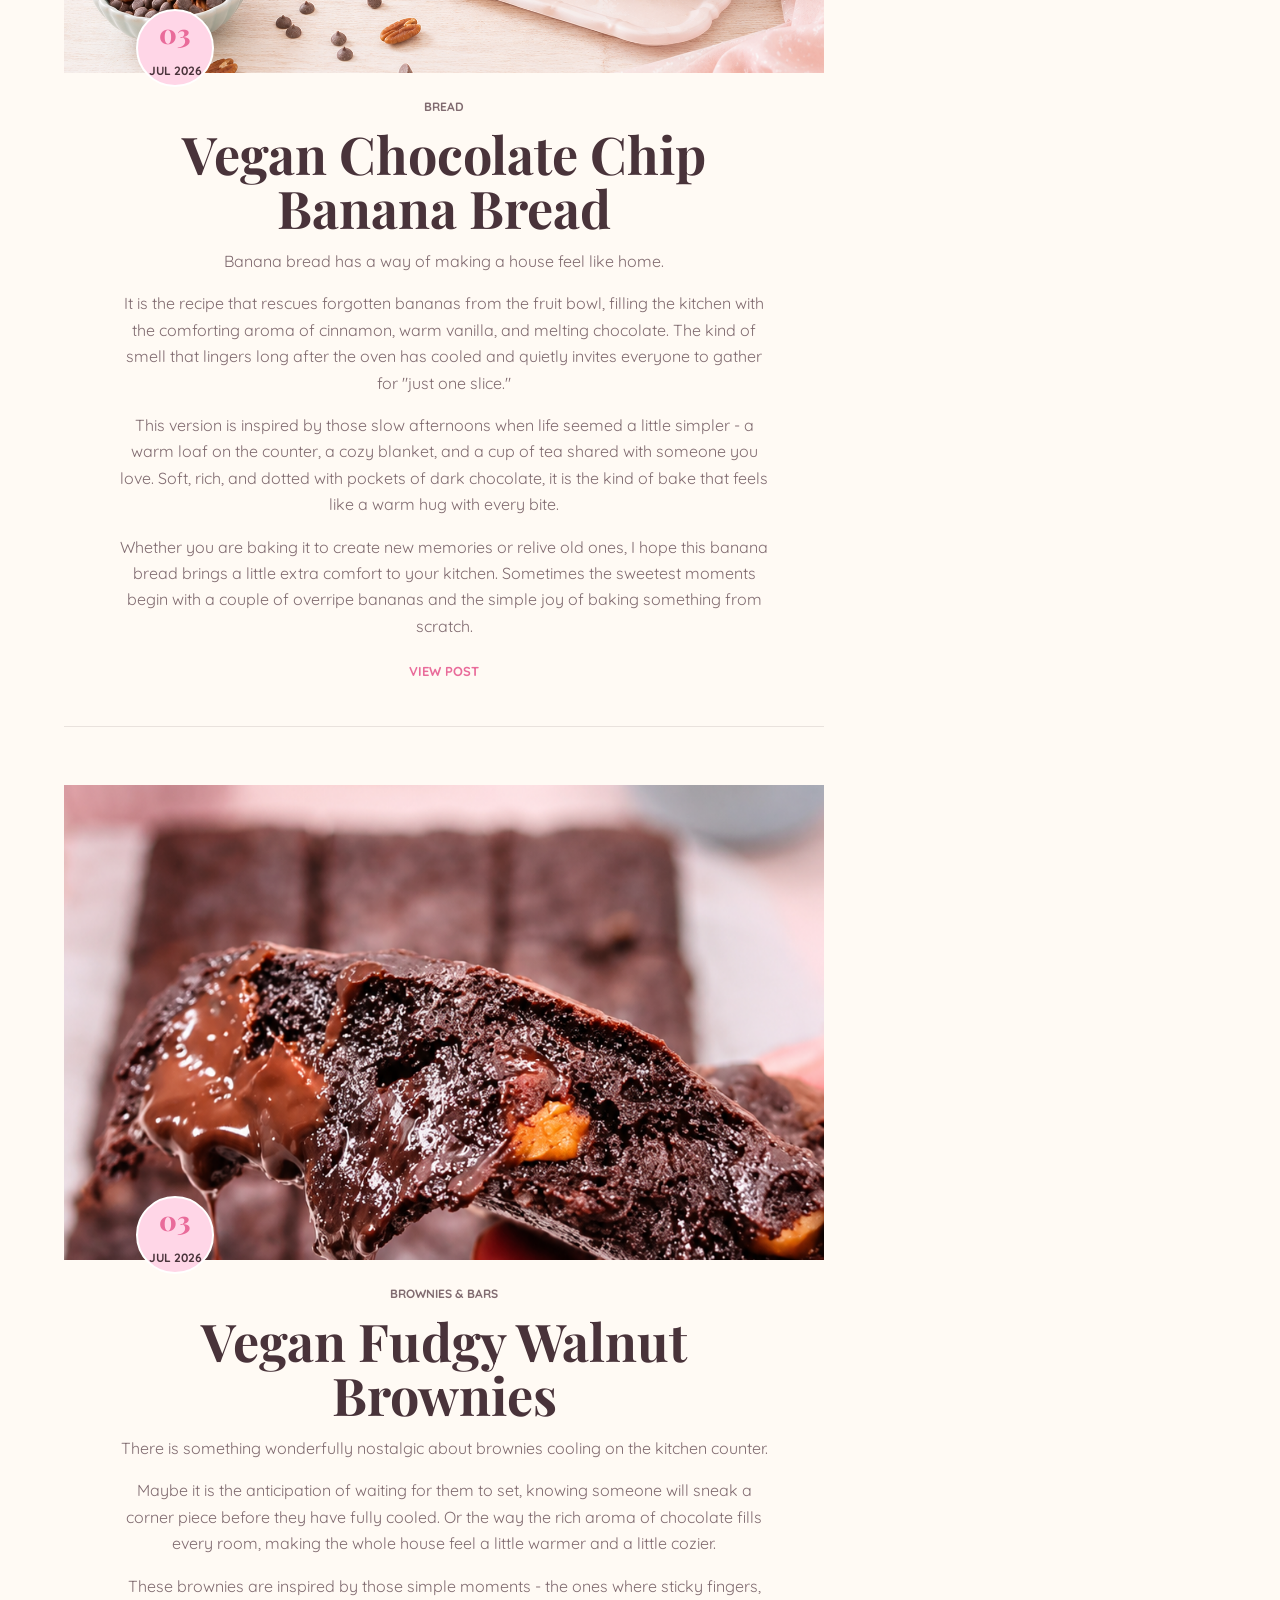
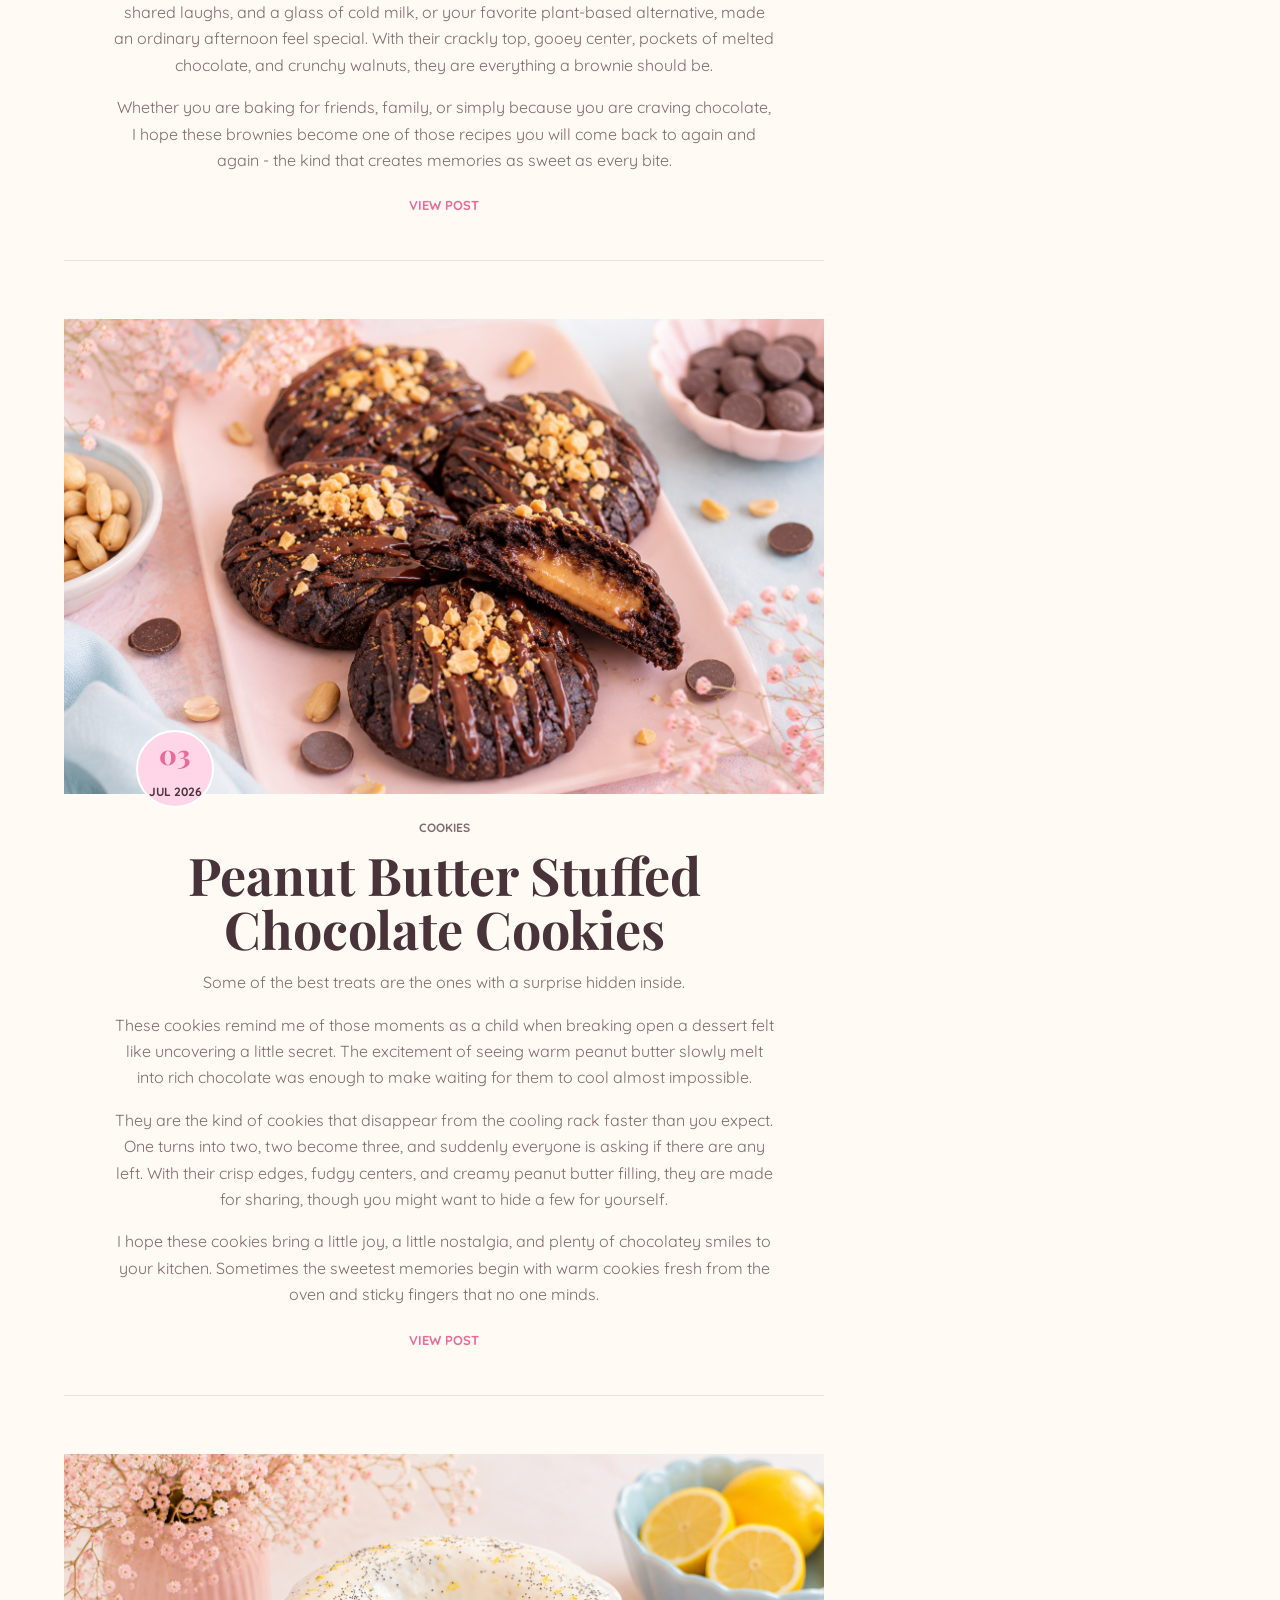
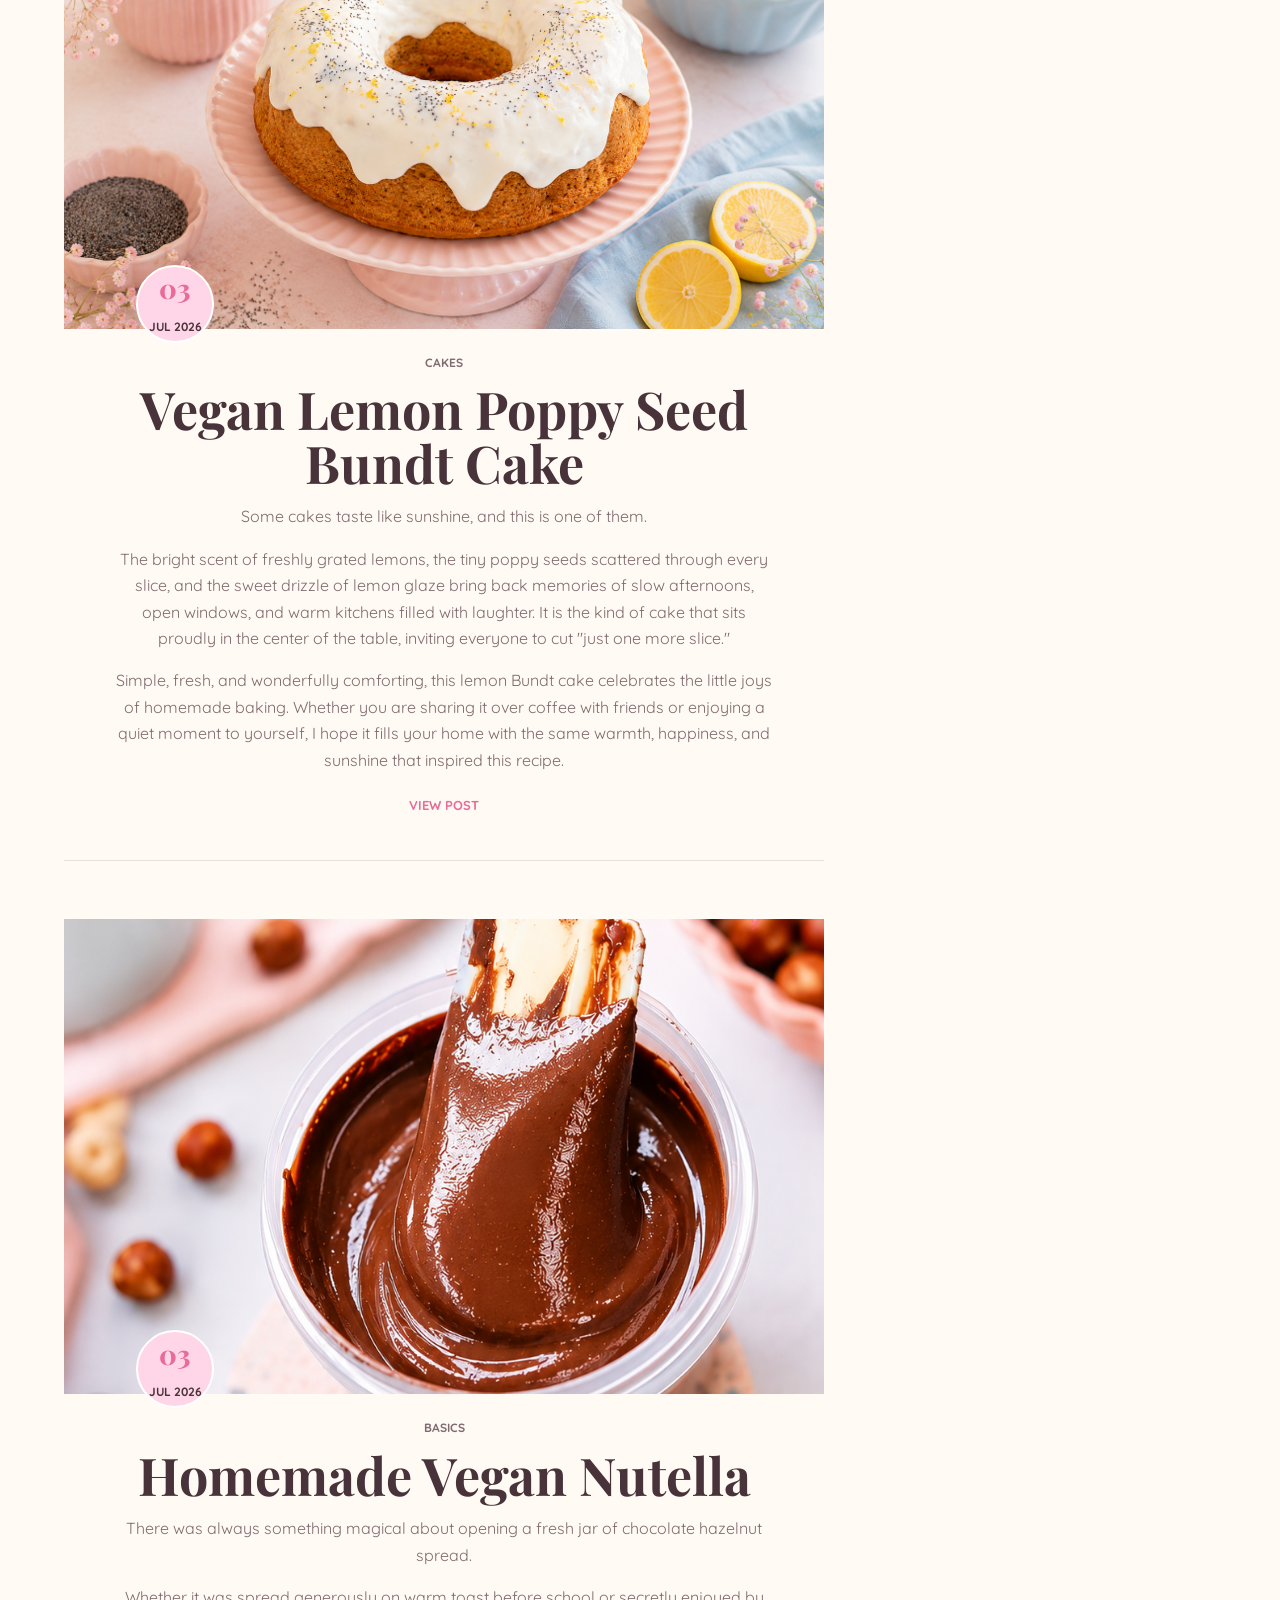
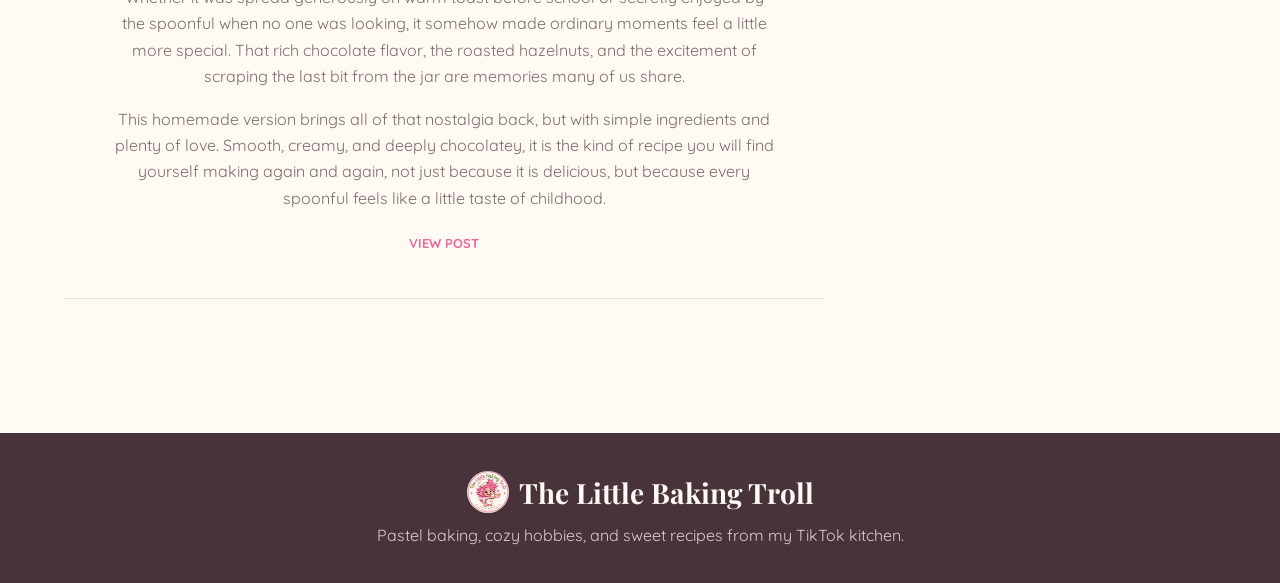
==== commit a61de95b: "Update site branding for The Little Baking Troll" ====
--- a/index.html
+++ b/index.html
@@ -9,18 +9,16 @@
       href="https://fonts.googleapis.com/css2?family=Playfair+Display:wght@600;700&family=Quicksand:wght@400;500;600;700&family=Sacramento&display=swap"
       rel="stylesheet"
     />
-    <link rel="icon" type="image/png" href="favicon.png" />
+    <link rel="icon" type="image/png" href="logo-mascot.png" />
     <link rel="stylesheet" href="styles.css" />
-    <title>Whimsicalhobbyist Baking Recipes</title>
+    <title>The Little Baking Troll | Baking Recipes</title>
   </head>
   <body>
     <header class="site-header">
-      <a href="index.html" class="brand" aria-label="Whimsicalhobbyist home">
-        <span class="brand-title">
-          <span>Whimsical</span>
-          <span>Hobbyist</span>
-        </span>
-        <span class="brand-tagline">Bake | Read | Create | Live Whimsically</span>
+      <a href="index.html" class="brand" aria-label="The Little Baking Troll home">
+        <img src="logo-mascot.png" alt="The Little Baking Troll logo" class="brand-logo" />
+        <span class="brand-name">The Little Baking Troll</span>
+        <span class="brand-tagline">Bake | Read | Create | Little Kitchen Magic</span>
       </a>
 
       <nav class="main-nav" aria-label="Main navigation">
@@ -84,13 +82,13 @@
           </section>
 
           <section class="sidebar-panel about-panel" id="about">
-            <h2>About The Whimsical Hobbyist</h2>
+            <h2>About The Little Baking Troll</h2>
             <img
               src="About.png"
-              alt="Linda, the baker behind The Whimsical Hobbyist"
+              alt="Linda, the baker behind The Little Baking Troll"
             />
             <p>
-              Welcome to The Whimsical Hobbyist! I'm Linda, a passionate home
+              Welcome to The Little Baking Troll! I'm Linda, a passionate home
               baker and recipe creator sharing easy, delicious vegan baking
               recipes inspired by cozy moments, childhood memories, and the joy
               of homemade desserts.
@@ -106,7 +104,7 @@
             <p>
               When I'm not in the kitchen, you'll usually find me reading a good
               book, gardening, or spending time with horses - hobbies that
-              inspire the cozy, whimsical feeling behind every recipe I create.
+              inspire the cozy, playful feeling behind every recipe I create.
             </p>
             <p>
               So put on your apron, preheat the oven, and let's fill your
@@ -120,27 +118,27 @@
             <h2>Follow on TikTok</h2>
             <a
               class="tiktok-card"
-              href="https://www.tiktok.com/@whimsicalhobbyist"
+              href="https://www.tiktok.com/@littlebakingtroll"
               target="_blank"
               rel="noreferrer"
             >
               <span>TikTok</span>
-              @Whimsicalhobbyist
+              @littlebakingtroll
             </a>
             <a
               class="tiktok-card"
-              href="https://www.instagram.com/whimsicalhobbyist"
+              href="https://www.instagram.com/littlebakingtroll"
               target="_blank"
               rel="noreferrer"
             >
               <span>Instagram</span>
-              @Whimsicalhobbyist
+              @littlebakingtroll
             </a>
           </section>
 
           <section class="sidebar-panel ebook-panel" id="ebook">
             <h2>Order my Ebook</h2>
-            <p>Sweet Whimsicalhobbyist bakes gathered into one cozy collection.</p>
+            <p>Sweet Little Baking Troll bakes gathered into one cozy collection.</p>
             <a class="read-more" href="sign-up.html">Join the list</a>
           </section>
 
@@ -166,12 +164,12 @@
     <footer>
       <div class="footer-brand">
         <img
-          src="favicon.png"
+          src="logo-mascot.png"
           alt=""
           class="footer-favicon"
           aria-hidden="true"
         />
-        <span>Whimsicalhobbyist</span>
+        <span>The Little Baking Troll</span>
       </div>
       <p>Pastel baking, cozy hobbies, and sweet recipes from my TikTok kitchen.</p>
     </footer>
--- a/styles.css
+++ b/styles.css
@@ -68,8 +68,26 @@
   justify-items: center;
   width: min(760px, 92vw);
   margin: 0 auto;
-  padding: 24px 0 14px;
+  padding: 18px 0 14px;
   text-align: center;
+}
+
+.brand-logo {
+  width: clamp(150px, 22vw, 230px);
+  aspect-ratio: 1;
+  display: block;
+  border-radius: 50%;
+  object-fit: cover;
+  box-shadow: 0 14px 28px rgba(73, 51, 58, 0.12);
+}
+
+.brand-name {
+  margin-top: 10px;
+  color: var(--pink-strong);
+  font-family: "Playfair Display", serif;
+  font-size: clamp(28px, 4vw, 42px);
+  font-weight: 700;
+  line-height: 1.05;
 }
 
 .brand-title {
@@ -79,7 +97,7 @@
   gap: 12px;
   color: var(--pink-strong);
   font-family: "Sacramento", cursive;
-  font-size: clamp(58px, 8vw, 94px);
+  font-size: clamp(50px, 7vw, 82px);
   line-height: 0.88;
 }
 
@@ -751,6 +769,10 @@
   list-style: none;
 }
 
+.method-heading {
+  margin-left: -22px;
+}
+
 .ingredient-heading:first-child {
   margin-top: 0;
 }
@@ -773,6 +795,214 @@
   display: grid;
   grid-template-columns: 1fr;
   gap: 22px;
+}
+
+.recipe-comments {
+  display: grid;
+  gap: 30px;
+  padding: 10px 0 0;
+  background: transparent;
+}
+
+.recipe-comments h2 {
+  margin: 0;
+  color: var(--ink);
+  font-size: 26px;
+}
+
+.comment-list {
+  display: grid;
+  gap: 18px;
+}
+
+.no-comments,
+.comment-reply p,
+.recipe-comment p {
+  color: var(--muted);
+  line-height: 1.7;
+}
+
+.recipe-comment {
+  display: grid;
+  grid-template-columns: 54px minmax(0, 1fr);
+  gap: 16px;
+  padding: 18px;
+  border: 1px solid var(--line);
+  border-radius: 8px;
+  background: var(--cream);
+}
+
+.comment-avatar {
+  width: 54px;
+  height: 54px;
+  display: grid;
+  place-items: center;
+  border-radius: 50%;
+  background: var(--pink);
+  color: var(--pink-strong);
+  font-family: "Playfair Display", serif;
+  font-size: 26px;
+  font-weight: 700;
+}
+
+.comment-meta {
+  display: flex;
+  flex-wrap: wrap;
+  gap: 8px 14px;
+  align-items: baseline;
+}
+
+.comment-meta strong {
+  color: var(--ink);
+}
+
+.comment-meta span,
+.comment-rating {
+  color: var(--pink-strong);
+  font-size: 14px;
+  font-weight: 800;
+}
+
+.comment-reply {
+  display: grid;
+  gap: 20px;
+}
+
+.comment-form {
+  display: grid;
+  gap: 20px;
+}
+
+.comment-form label,
+.rating-fieldset legend {
+  color: var(--ink);
+  font-size: 20px;
+  font-weight: 500;
+}
+
+.comment-form input,
+.comment-form textarea {
+  width: min(505px, 100%);
+  border: 1px solid var(--line);
+  border-radius: 0;
+  background: var(--white);
+  color: var(--ink);
+  font: inherit;
+  padding: 10px 12px;
+}
+
+.comment-form input {
+  min-height: 42px;
+}
+
+.comment-form textarea {
+  width: 100%;
+  min-height: 260px;
+  resize: vertical;
+}
+
+.comment-form input:focus,
+.comment-form textarea:focus {
+  border-color: var(--pink-strong);
+  outline: 3px solid rgba(233, 107, 154, 0.2);
+}
+
+.rating-fieldset {
+  margin: 0;
+  padding: 0;
+  border: 0;
+}
+
+.rating-options {
+  display: flex;
+  gap: 24px;
+  margin-top: 4px;
+  padding-top: 18px;
+  border-top: 1px solid var(--line);
+}
+
+.rating-options label {
+  display: inline-grid;
+  place-items: center;
+  color: #8c8c8c;
+  cursor: pointer;
+  font-size: 25px;
+  line-height: 1;
+}
+
+.rating-options input {
+  position: absolute;
+  opacity: 0;
+  pointer-events: none;
+}
+
+.rating-options[data-selected-rating="1"] [data-rating-value="1"] span,
+.rating-options[data-selected-rating="2"] [data-rating-value="1"] span,
+.rating-options[data-selected-rating="2"] [data-rating-value="2"] span,
+.rating-options[data-selected-rating="3"] [data-rating-value="1"] span,
+.rating-options[data-selected-rating="3"] [data-rating-value="2"] span,
+.rating-options[data-selected-rating="3"] [data-rating-value="3"] span,
+.rating-options[data-selected-rating="4"] [data-rating-value="1"] span,
+.rating-options[data-selected-rating="4"] [data-rating-value="2"] span,
+.rating-options[data-selected-rating="4"] [data-rating-value="3"] span,
+.rating-options[data-selected-rating="4"] [data-rating-value="4"] span,
+.rating-options[data-selected-rating="5"] [data-rating-value="1"] span,
+.rating-options[data-selected-rating="5"] [data-rating-value="2"] span,
+.rating-options[data-selected-rating="5"] [data-rating-value="3"] span,
+.rating-options[data-selected-rating="5"] [data-rating-value="4"] span,
+.rating-options[data-selected-rating="5"] [data-rating-value="5"] span,
+.rating-options[data-hover-rating="1"] [data-rating-value="1"] span,
+.rating-options[data-hover-rating="2"] [data-rating-value="1"] span,
+.rating-options[data-hover-rating="2"] [data-rating-value="2"] span,
+.rating-options[data-hover-rating="3"] [data-rating-value="1"] span,
+.rating-options[data-hover-rating="3"] [data-rating-value="2"] span,
+.rating-options[data-hover-rating="3"] [data-rating-value="3"] span,
+.rating-options[data-hover-rating="4"] [data-rating-value="1"] span,
+.rating-options[data-hover-rating="4"] [data-rating-value="2"] span,
+.rating-options[data-hover-rating="4"] [data-rating-value="3"] span,
+.rating-options[data-hover-rating="4"] [data-rating-value="4"] span,
+.rating-options[data-hover-rating="5"] [data-rating-value="1"] span,
+.rating-options[data-hover-rating="5"] [data-rating-value="2"] span,
+.rating-options[data-hover-rating="5"] [data-rating-value="3"] span,
+.rating-options[data-hover-rating="5"] [data-rating-value="4"] span,
+.rating-options[data-hover-rating="5"] [data-rating-value="5"] span {
+  color: var(--pink-strong);
+}
+
+.comment-form > label {
+  display: grid;
+  gap: 8px;
+}
+
+.comment-checkbox {
+  display: flex !important;
+  align-items: center;
+  gap: 12px;
+  color: var(--ink);
+  font-size: 16px !important;
+  font-weight: 400 !important;
+}
+
+.comment-checkbox input {
+  width: 15px;
+  min-height: 15px;
+  flex: 0 0 auto;
+  padding: 0;
+}
+
+.comment-form button {
+  min-height: 45px;
+  justify-self: start;
+  border: 0;
+  border-radius: 0;
+  background: #ead6d7;
+  color: var(--ink);
+  cursor: pointer;
+  font: inherit;
+  font-weight: 800;
+  letter-spacing: 4px;
+  padding: 0 20px;
+  text-transform: uppercase;
 }
 
 .recipe-post-footer {
@@ -807,6 +1037,7 @@
   height: 42px;
   border-radius: 50%;
   object-fit: cover;
+  background: var(--cream);
 }
 
 footer p {
@@ -865,11 +1096,19 @@
 
   .brand {
     width: min(92vw, 860px);
-    padding: 18px 0 12px;
+    padding: 16px 0 12px;
+  }
+
+  .brand-logo {
+    width: clamp(124px, 38vw, 168px);
+  }
+
+  .brand-name {
+    font-size: clamp(24px, 8vw, 32px);
   }
 
   .brand-title {
-    font-size: clamp(48px, 16vw, 68px);
+    font-size: clamp(40px, 12vw, 60px);
   }
 
   .brand-tagline {
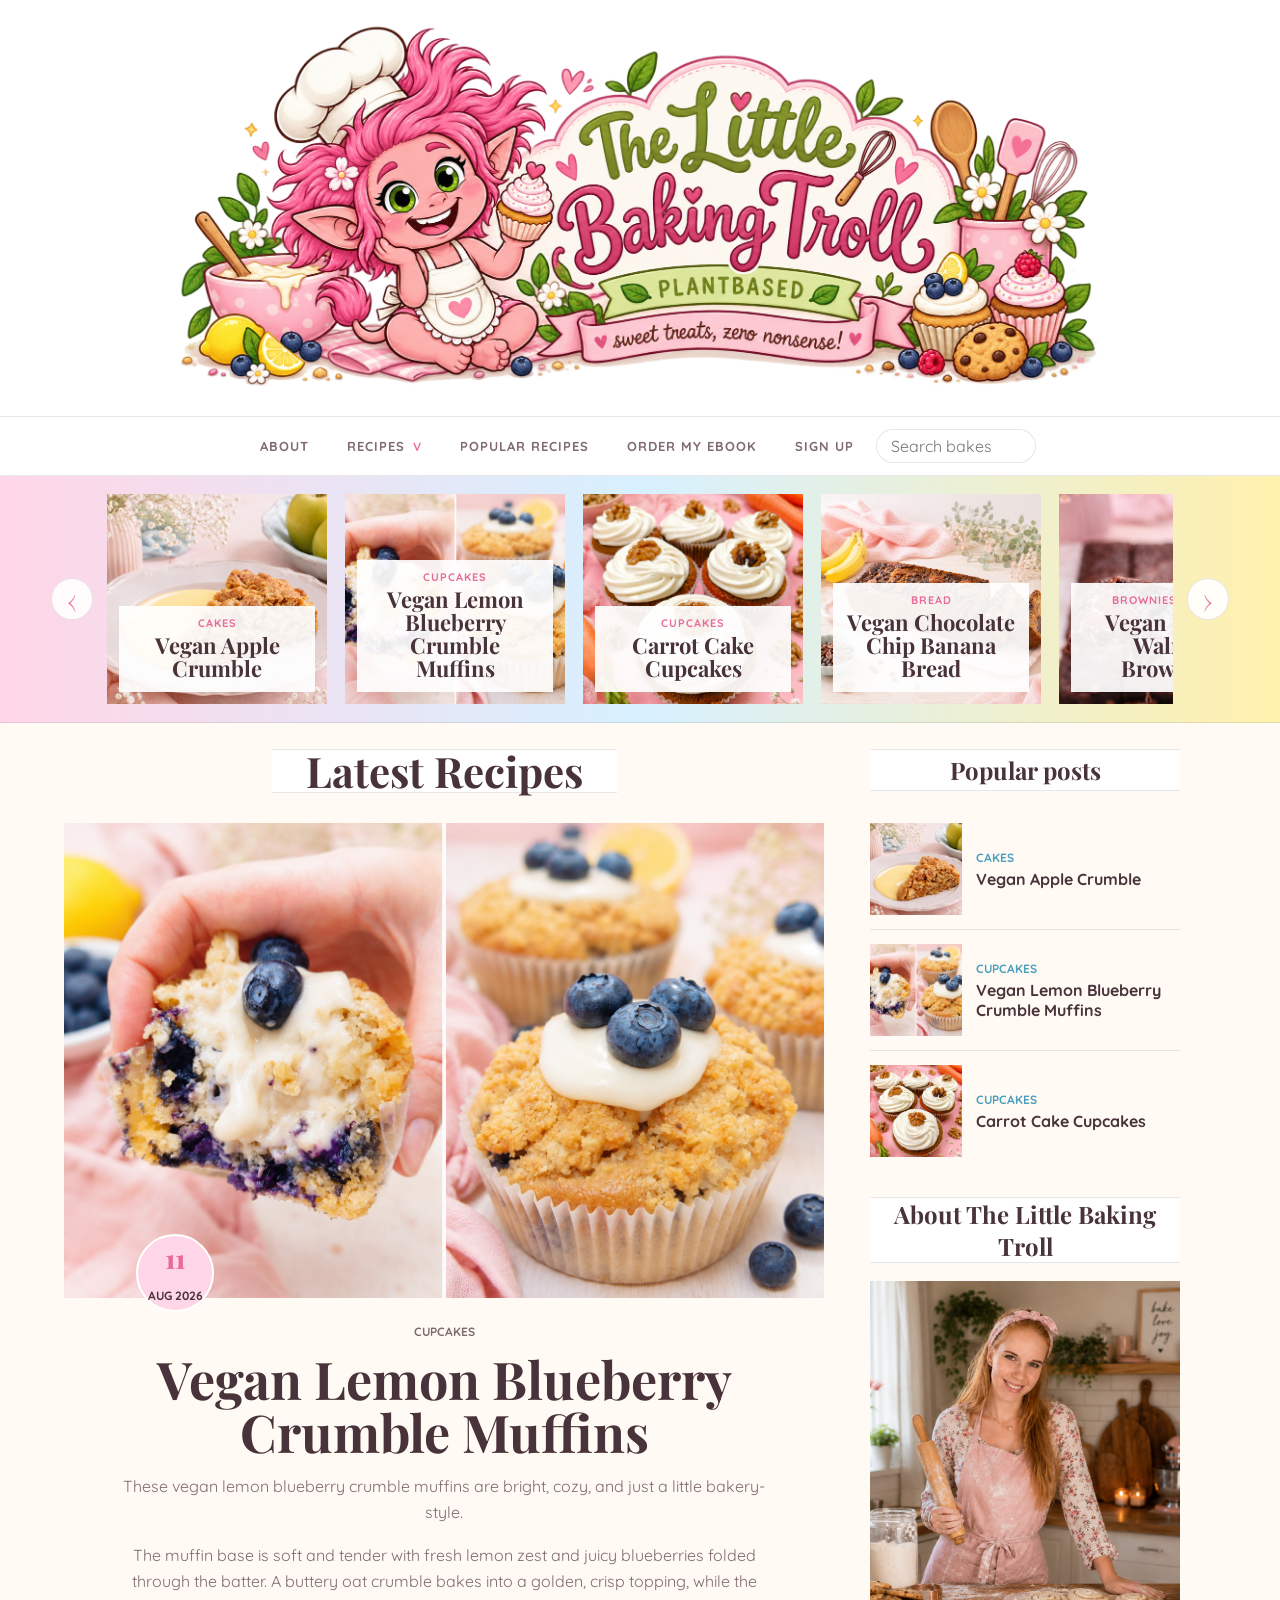
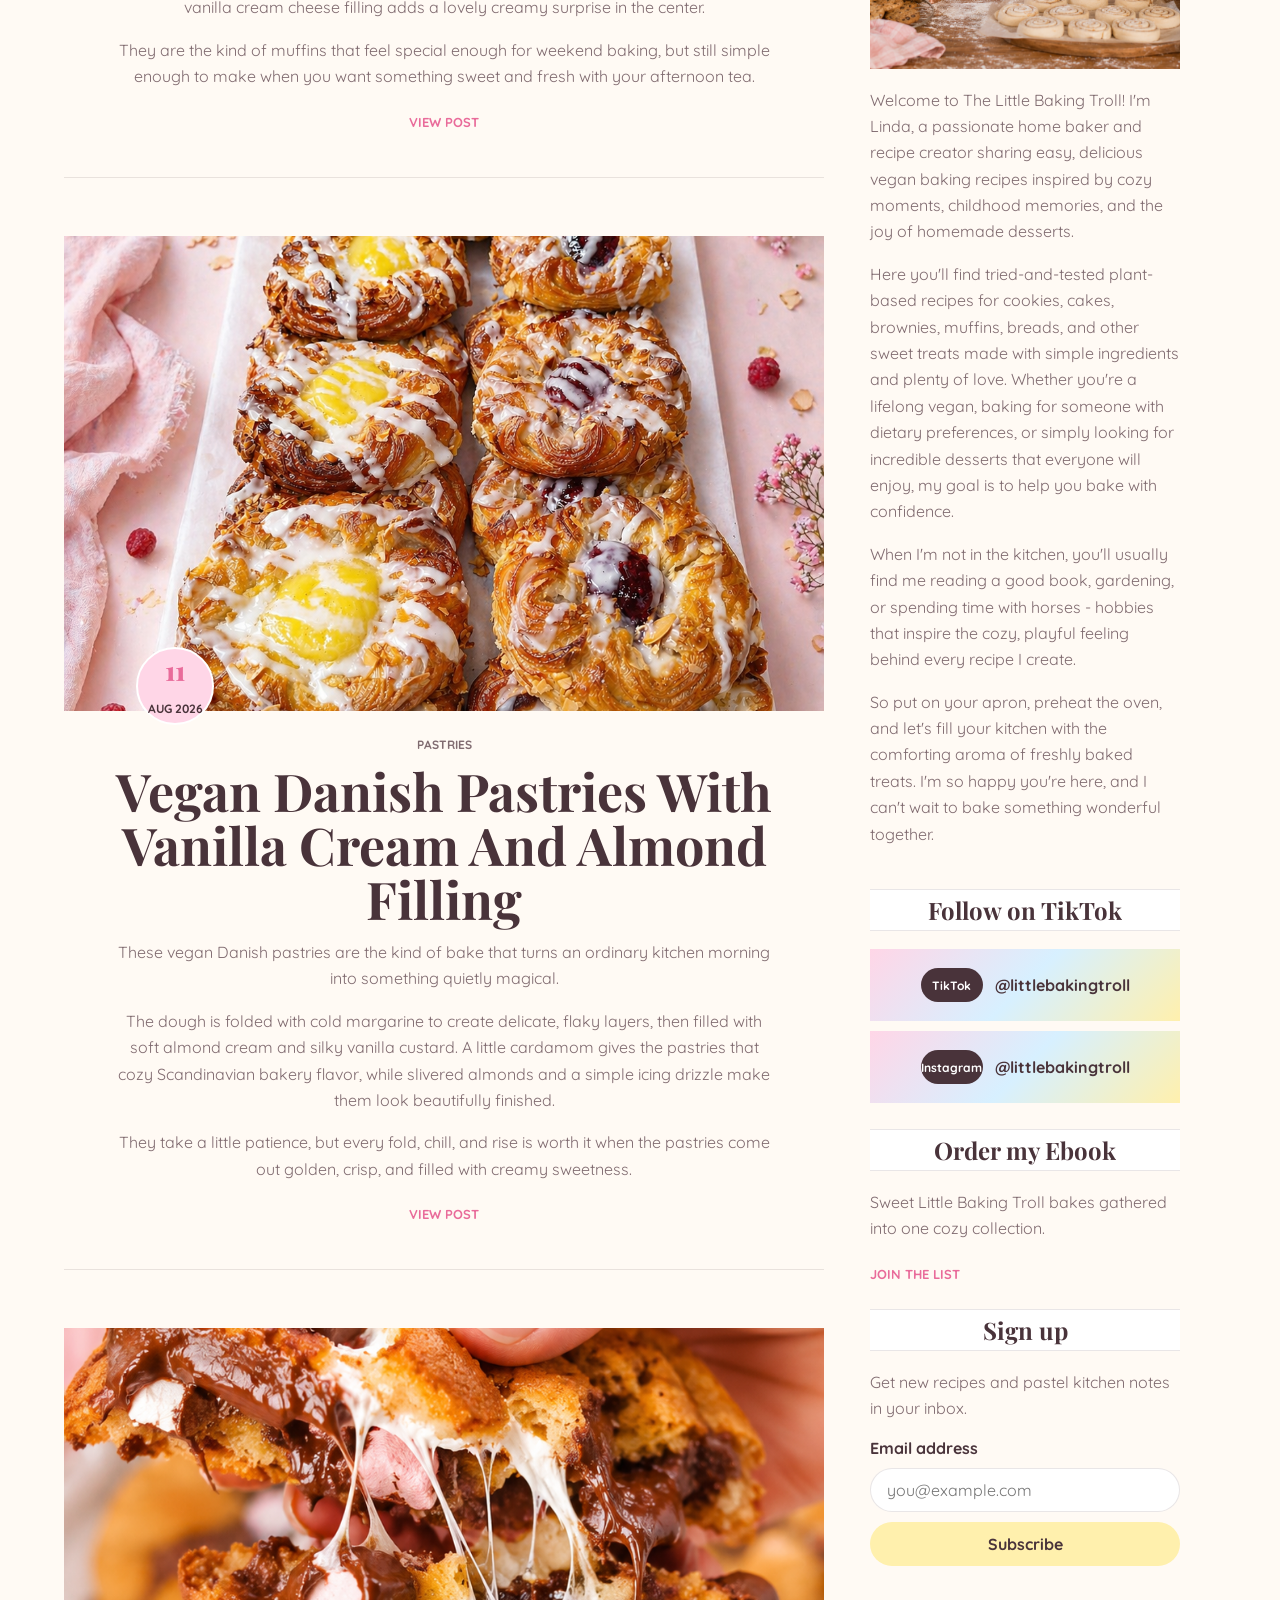
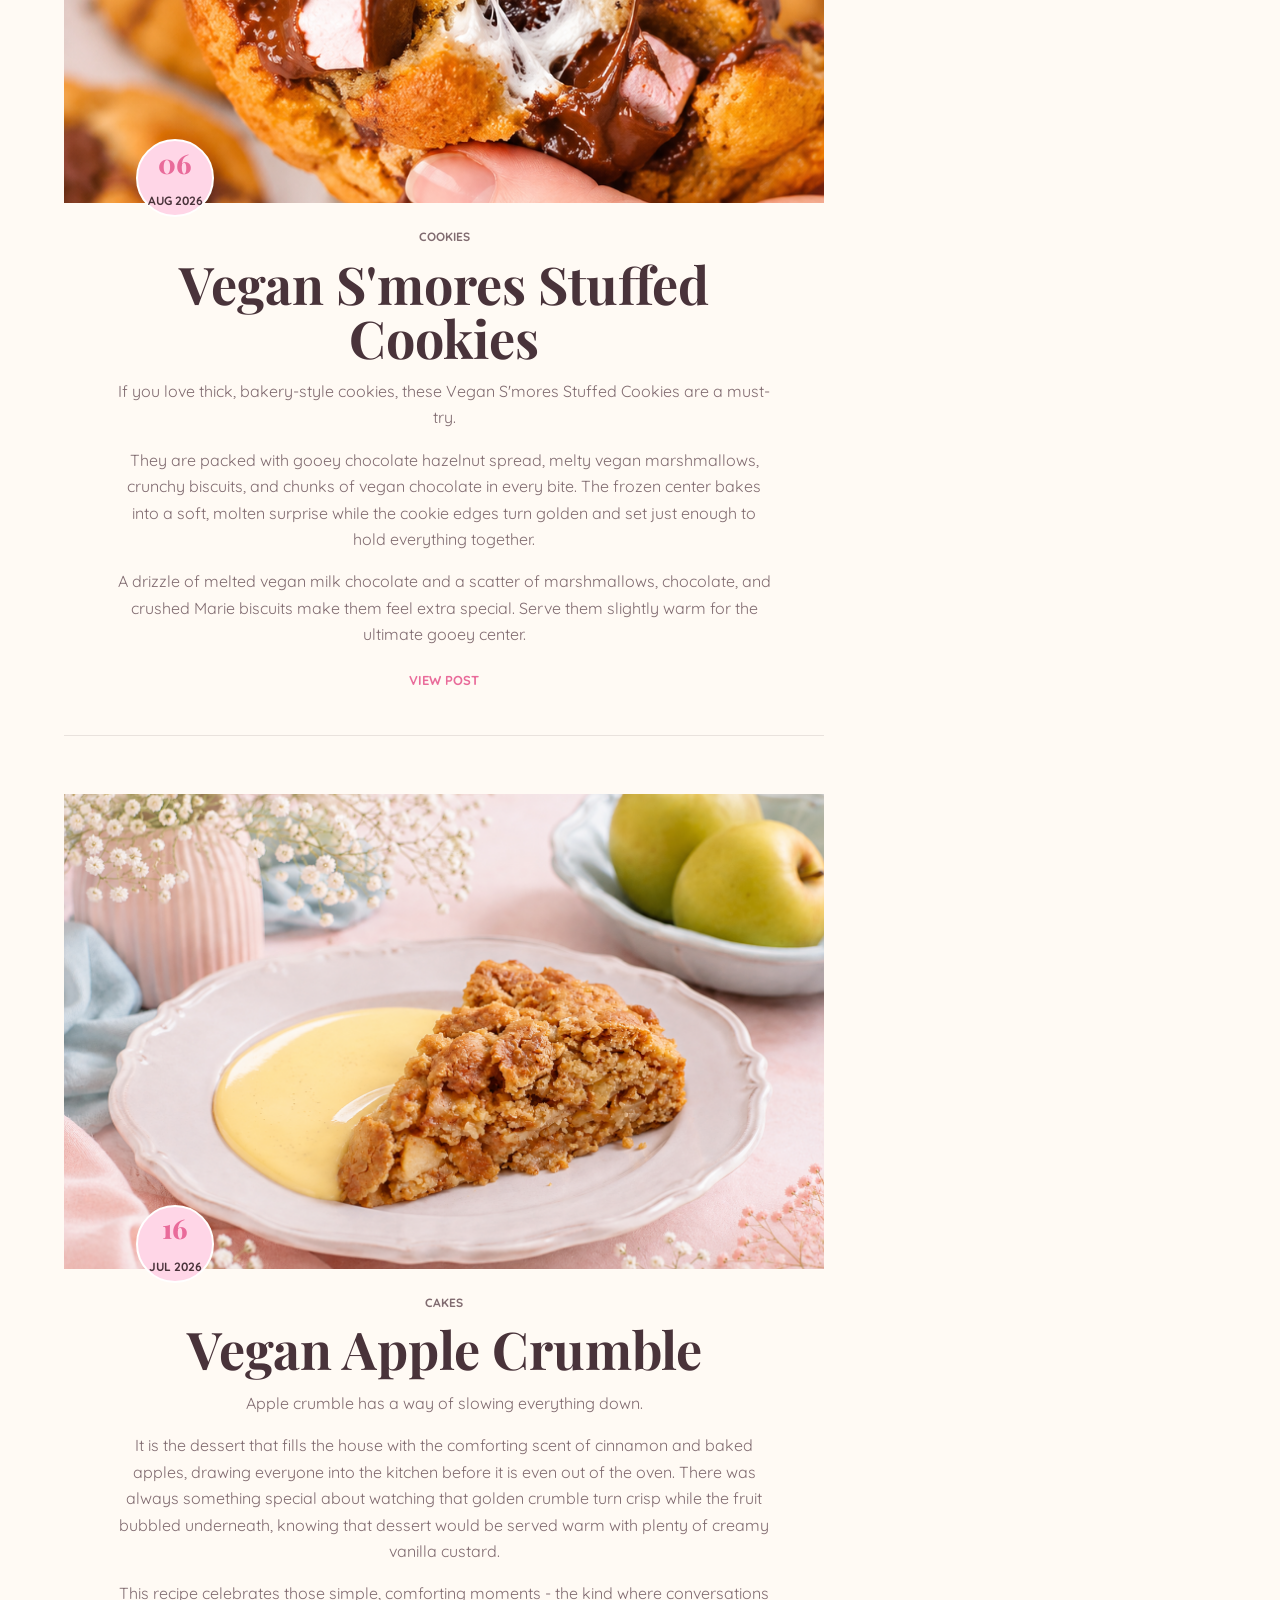
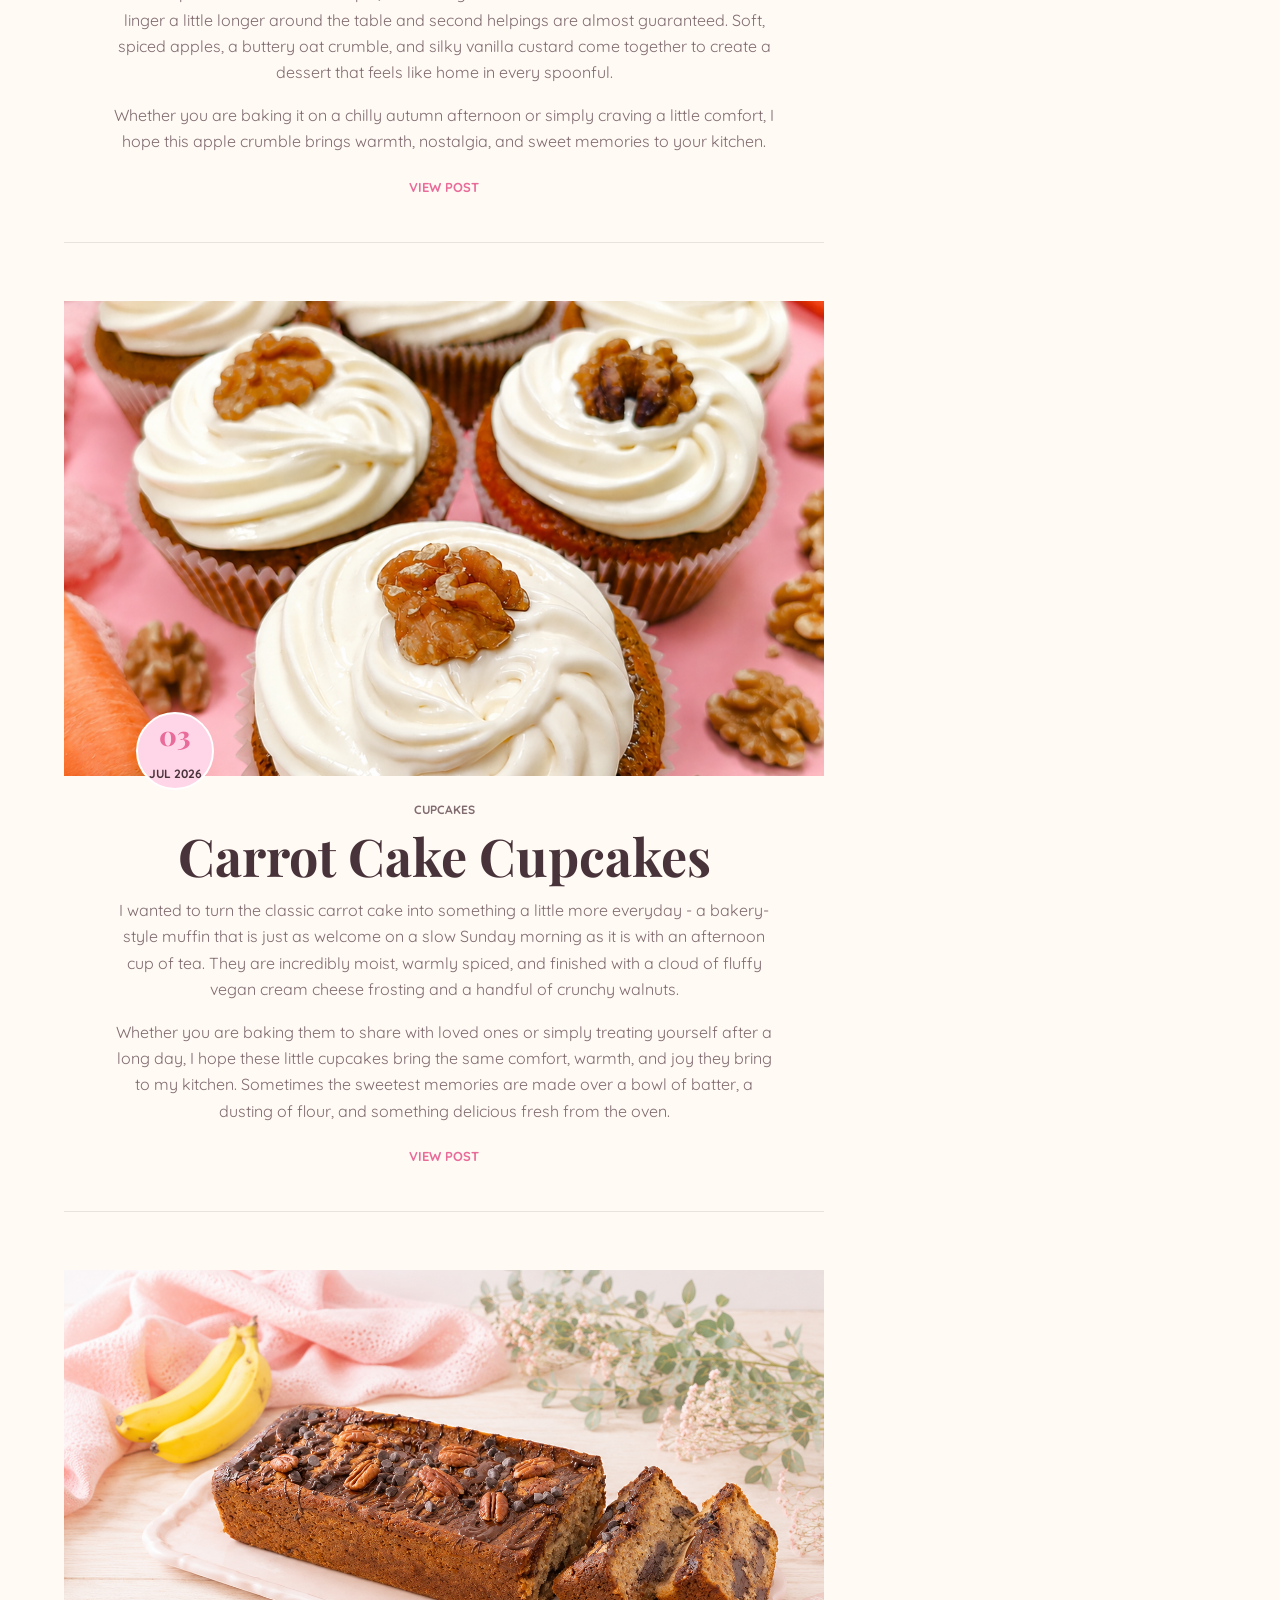
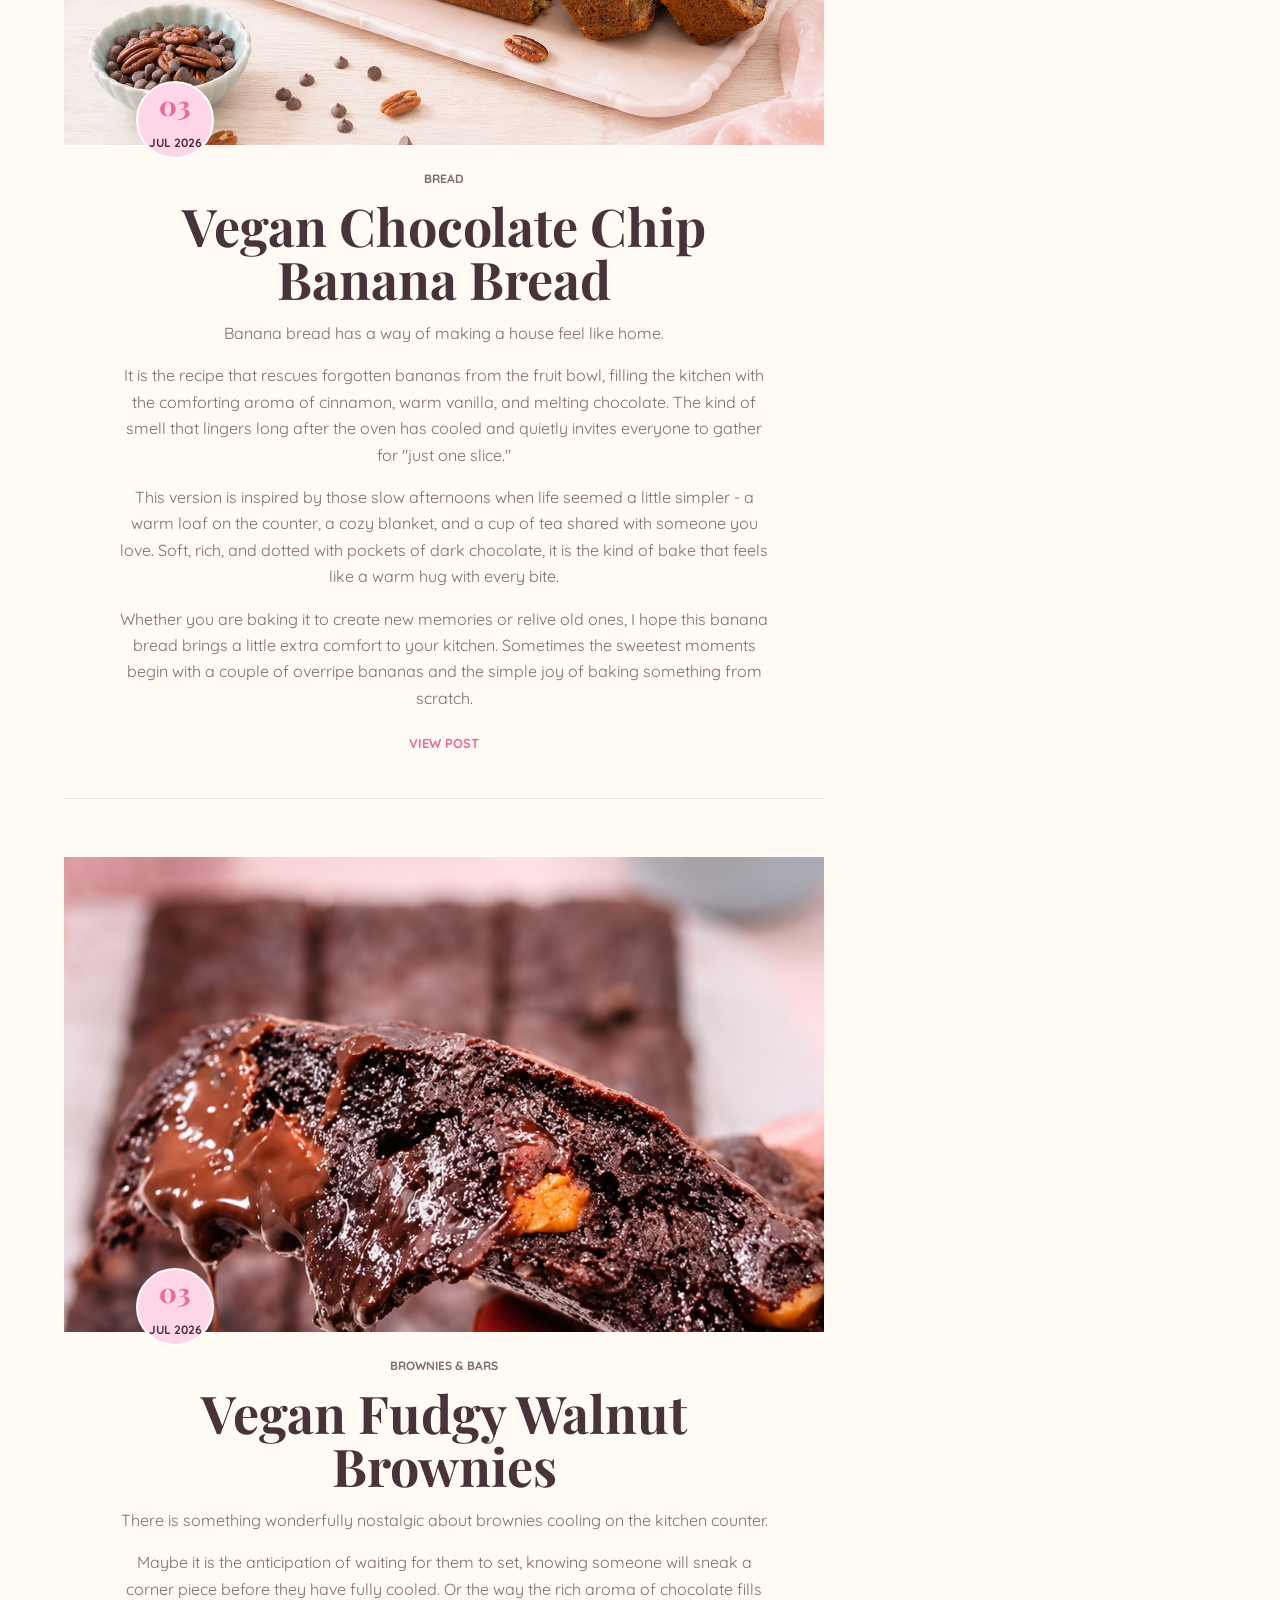
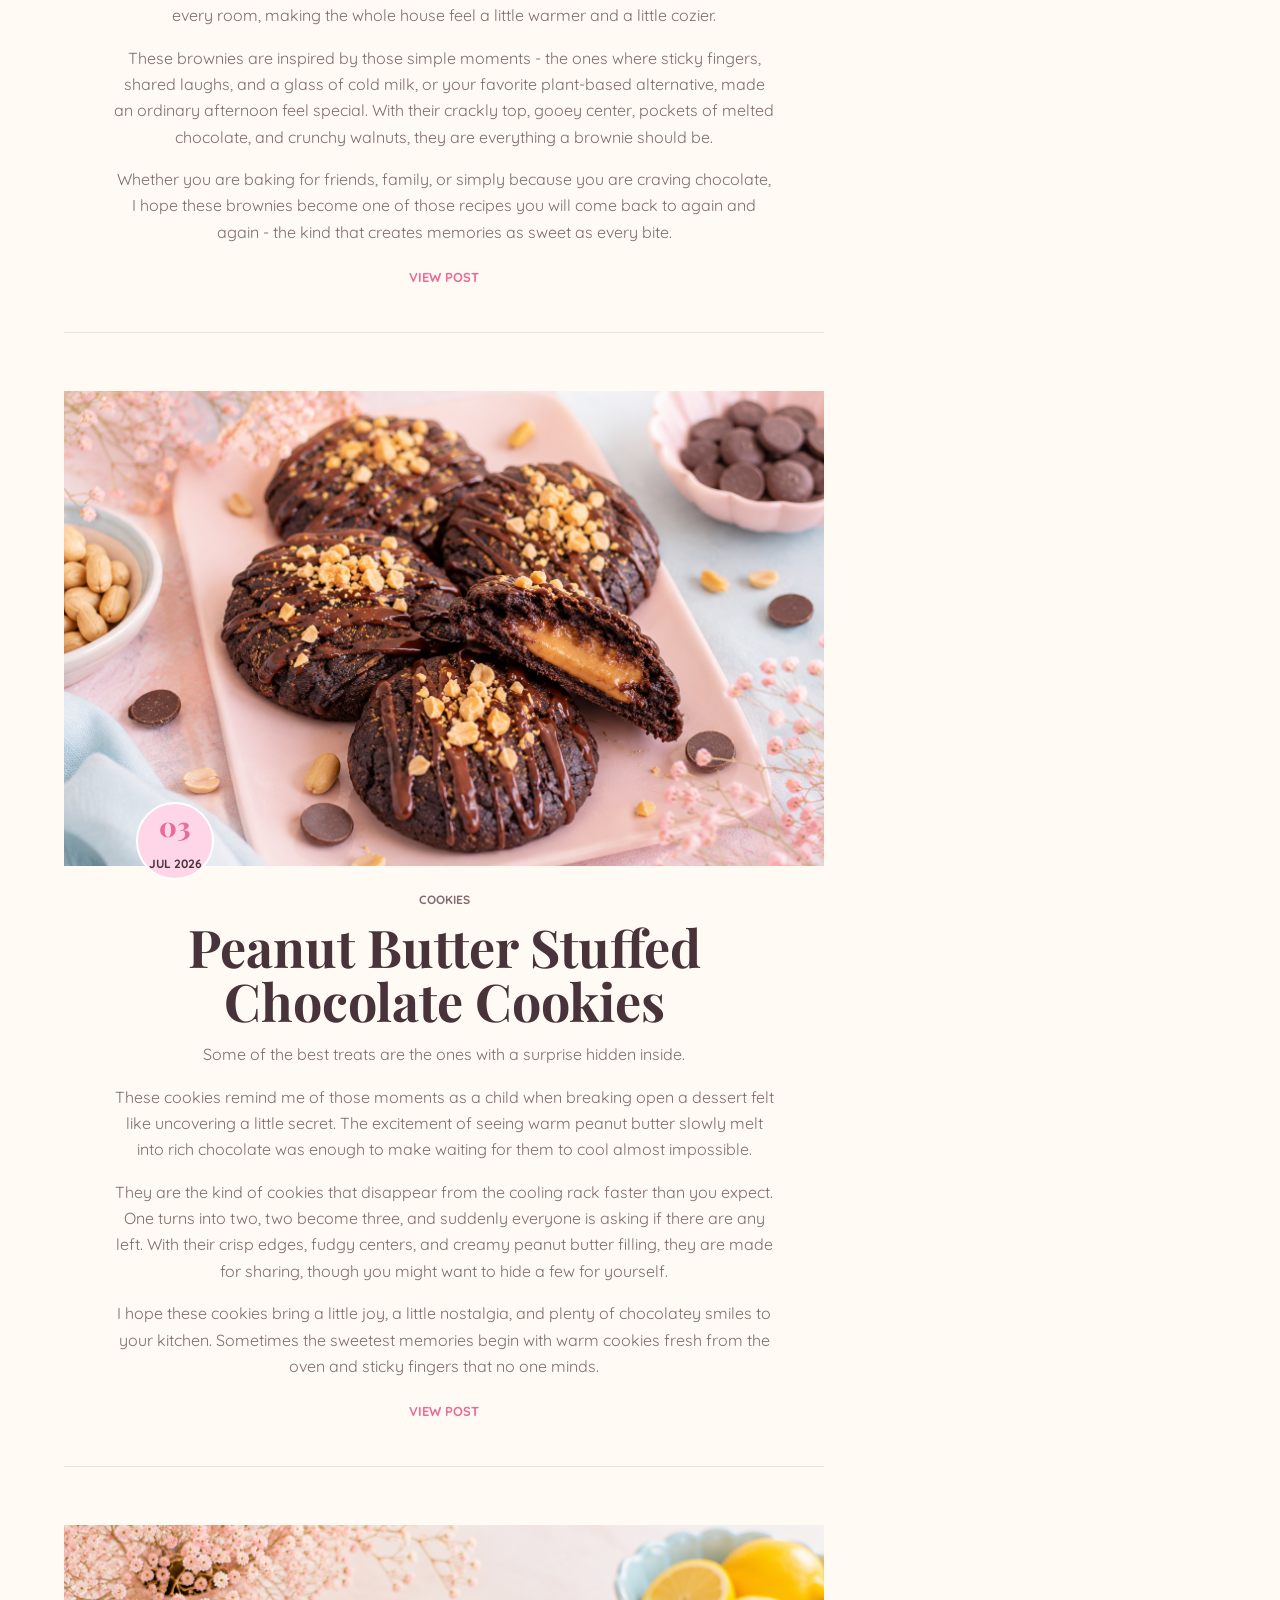
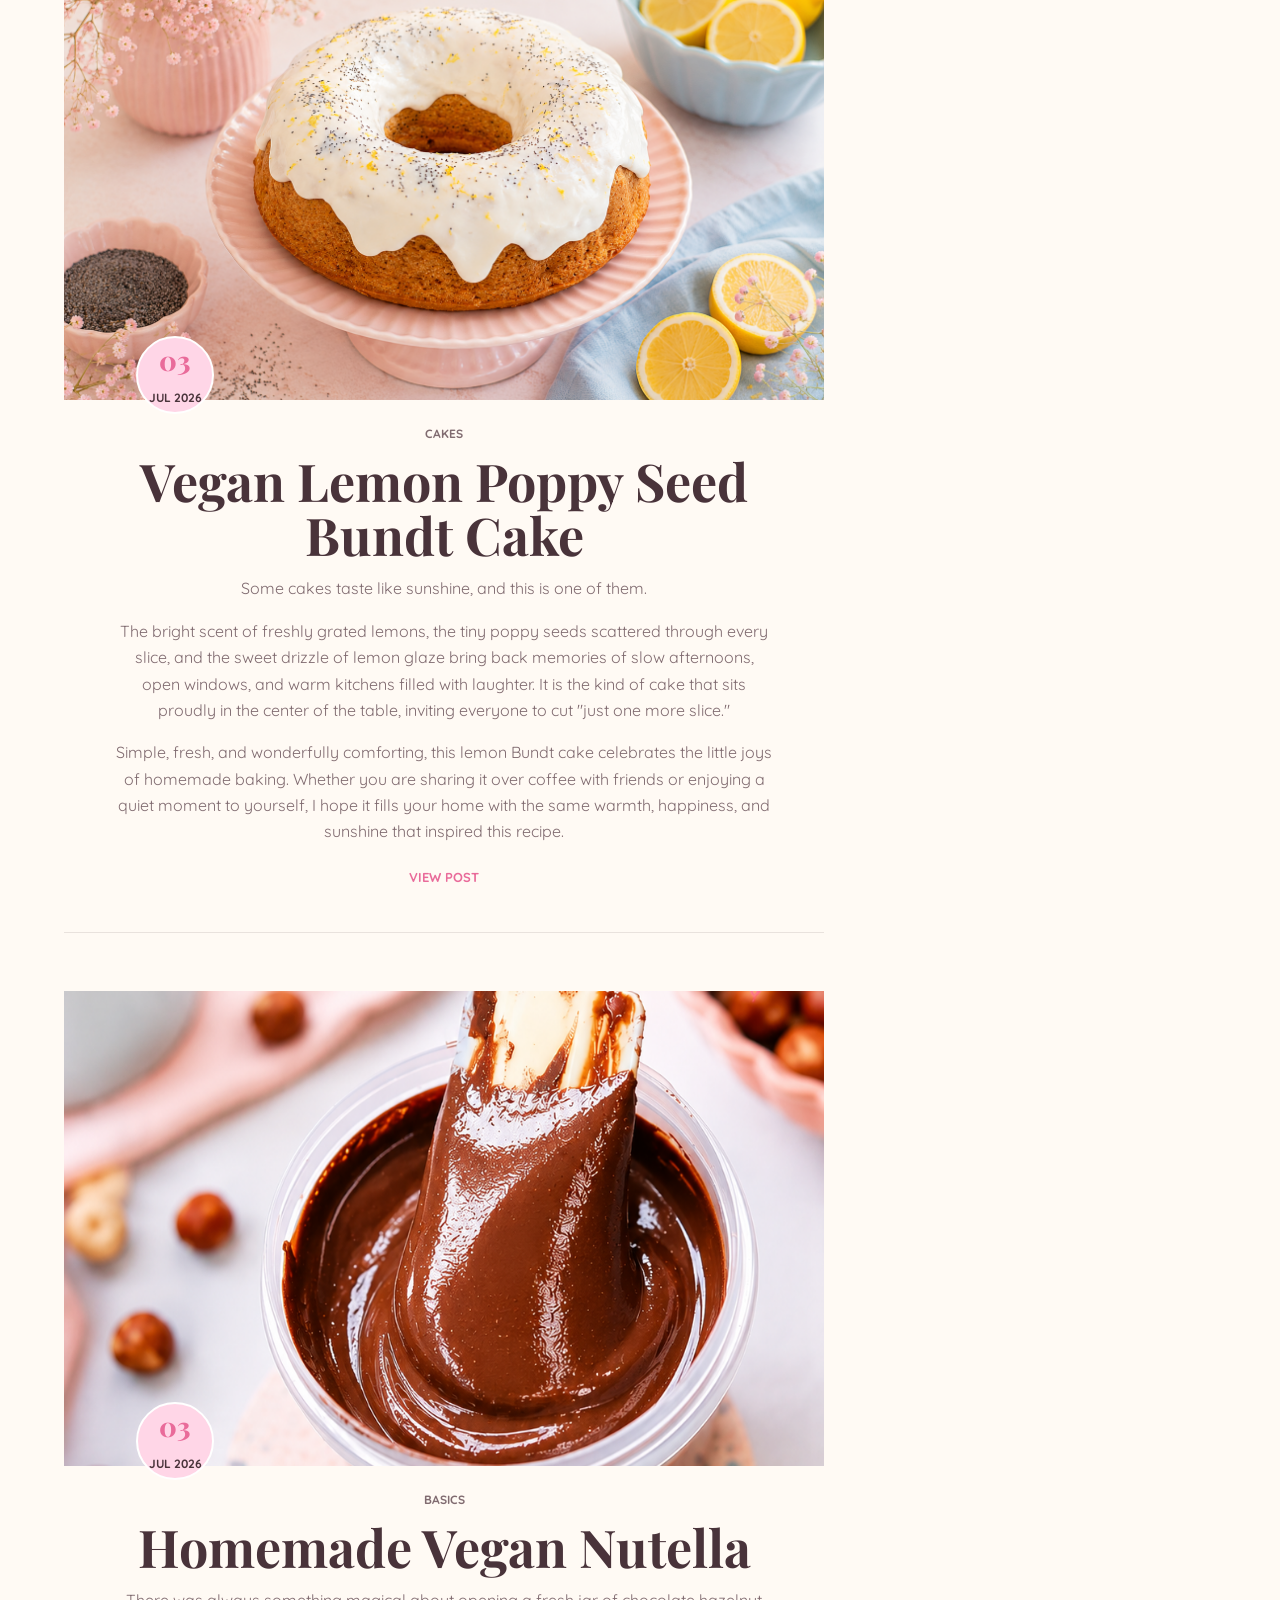
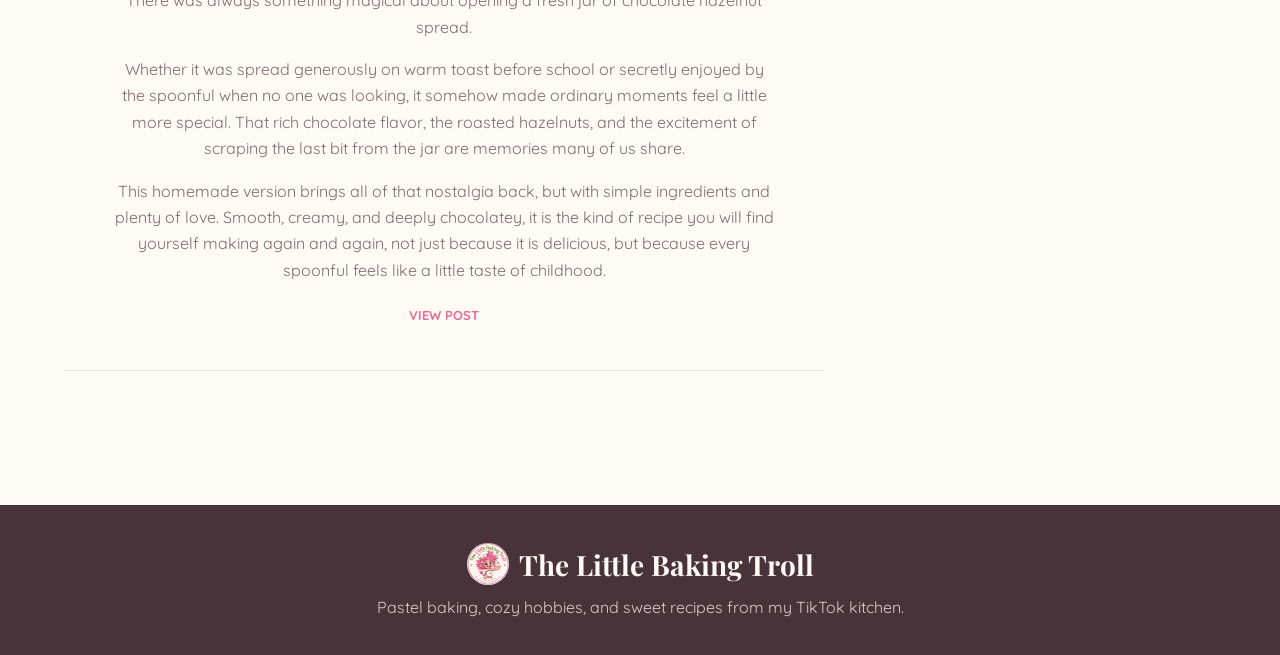
==== commit aa47c38b: "Use wide mascot artwork in site header" ====
--- a/index.html
+++ b/index.html
@@ -16,9 +16,7 @@
   <body>
     <header class="site-header">
       <a href="index.html" class="brand" aria-label="The Little Baking Troll home">
-        <img src="logo-mascot.png" alt="The Little Baking Troll logo" class="brand-logo" />
-        <span class="brand-name">The Little Baking Troll</span>
-        <span class="brand-tagline">Bake | Read | Create | Little Kitchen Magic</span>
+        <img src="Header.png" alt="The Little Baking Troll plantbased baking header" class="brand-header-image" />
       </a>
 
       <nav class="main-nav" aria-label="Main navigation">
--- a/styles.css
+++ b/styles.css
@@ -66,10 +66,17 @@
 .brand {
   display: grid;
   justify-items: center;
-  width: min(760px, 92vw);
+  width: min(1180px, 94vw);
   margin: 0 auto;
-  padding: 18px 0 14px;
+  padding: 14px 0 12px;
   text-align: center;
+}
+
+.brand-header-image {
+  width: 100%;
+  max-height: 390px;
+  display: block;
+  object-fit: contain;
 }
 
 .brand-logo {
@@ -1095,8 +1102,12 @@
   }
 
   .brand {
-    width: min(92vw, 860px);
-    padding: 16px 0 12px;
+    width: min(96vw, 860px);
+    padding: 10px 0 8px;
+  }
+
+  .brand-header-image {
+    max-height: 210px;
   }
 
   .brand-logo {
